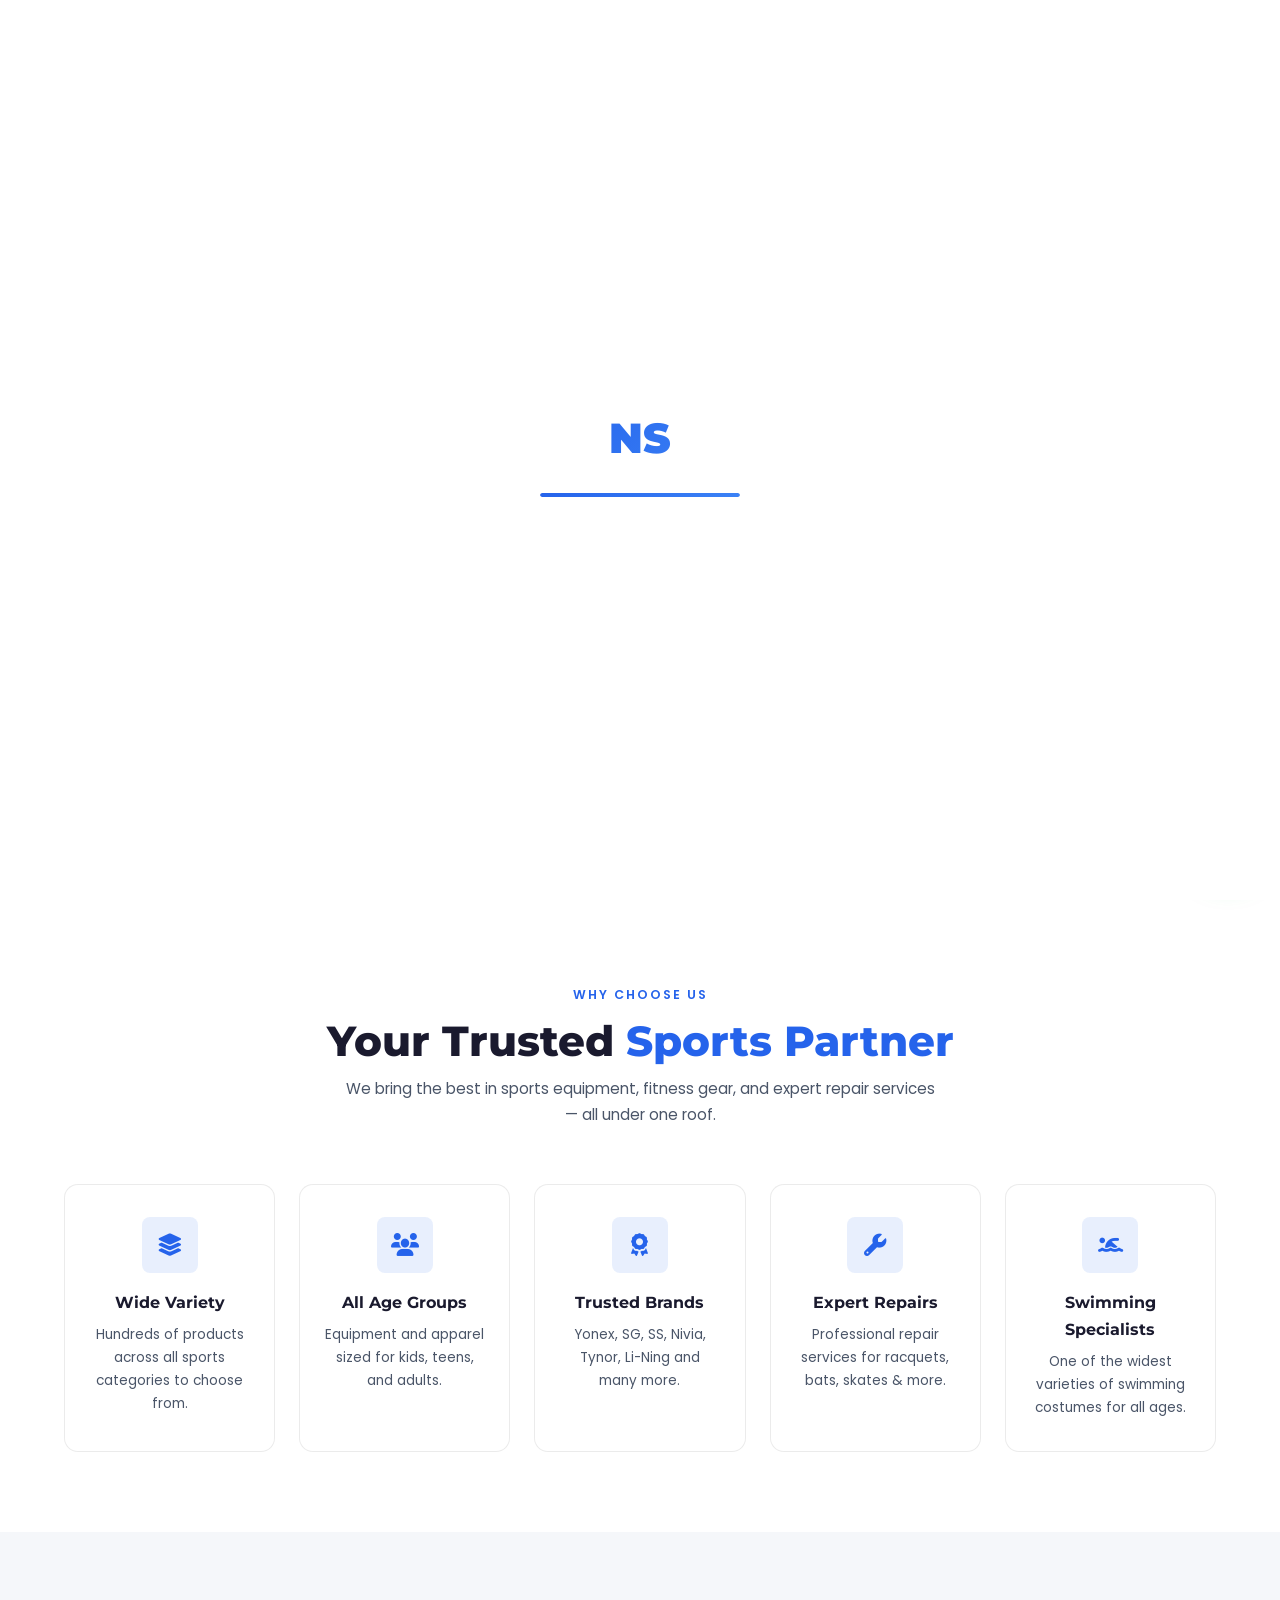
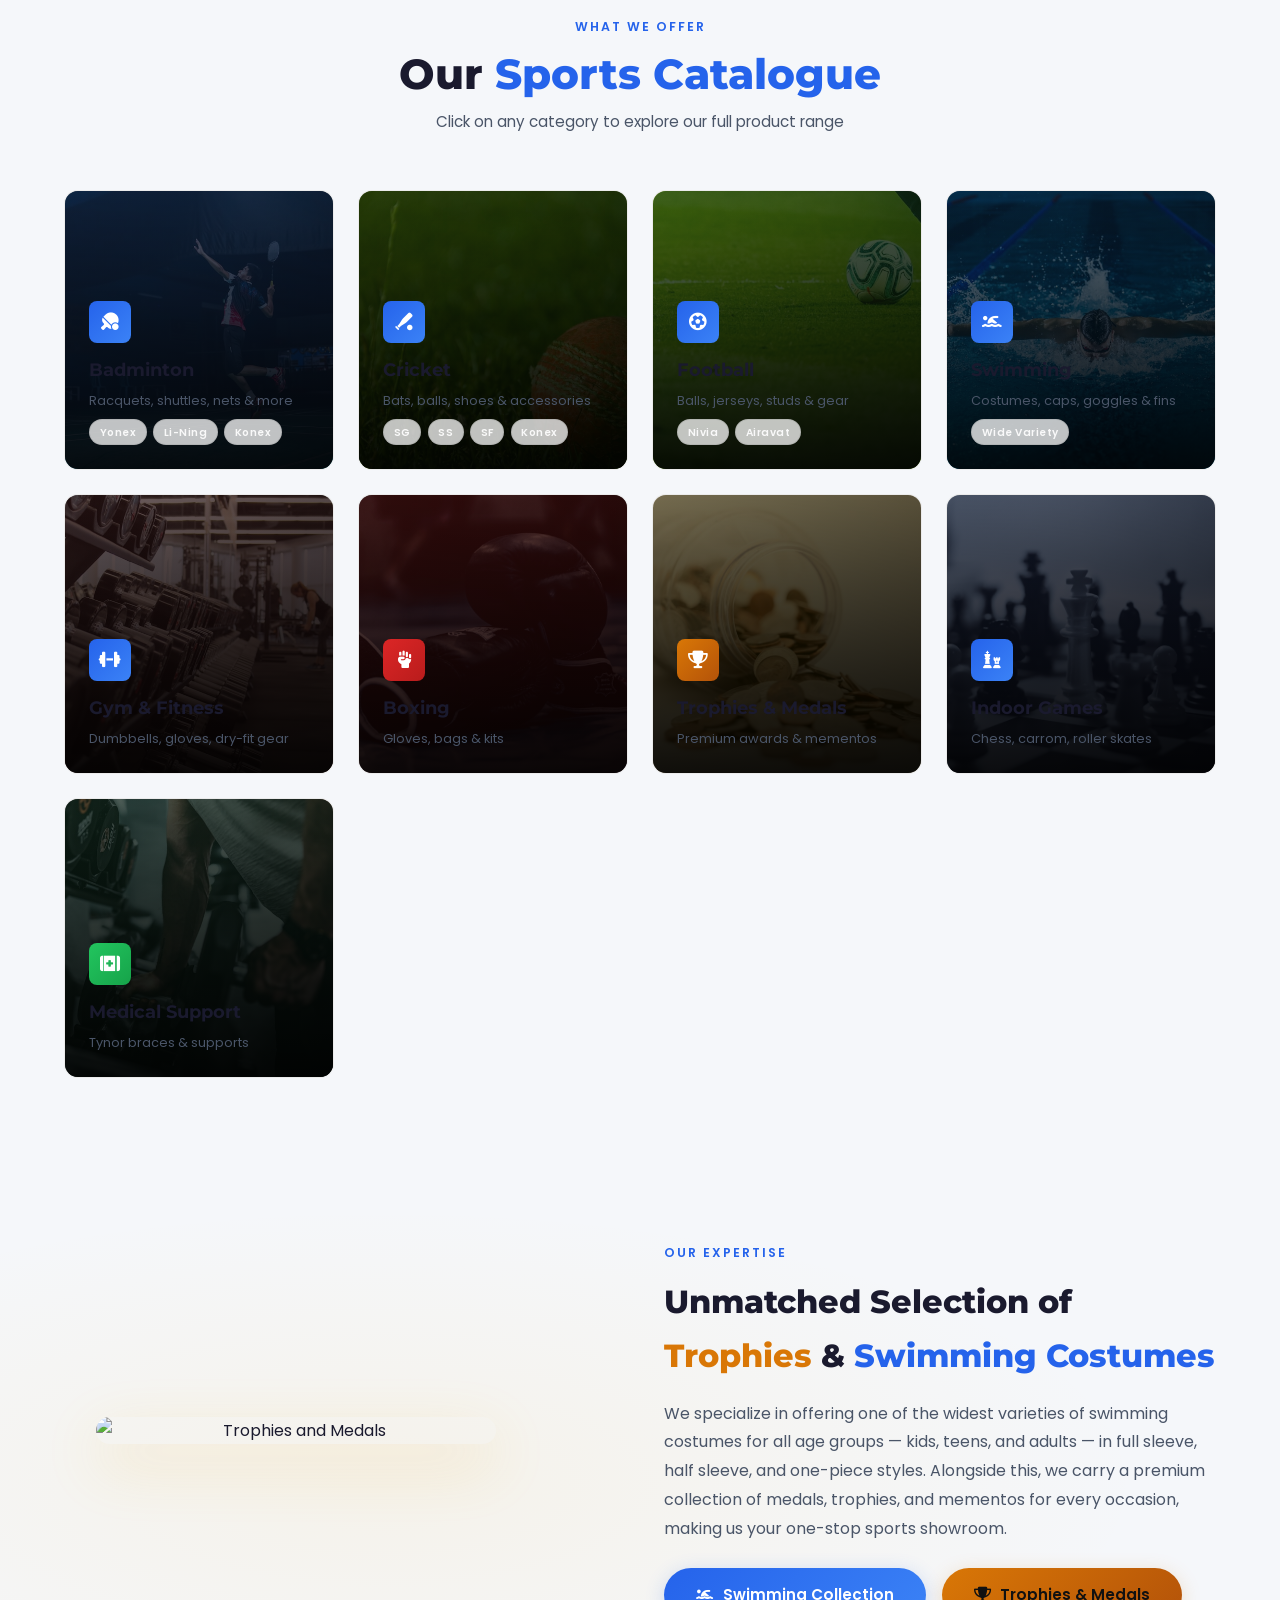
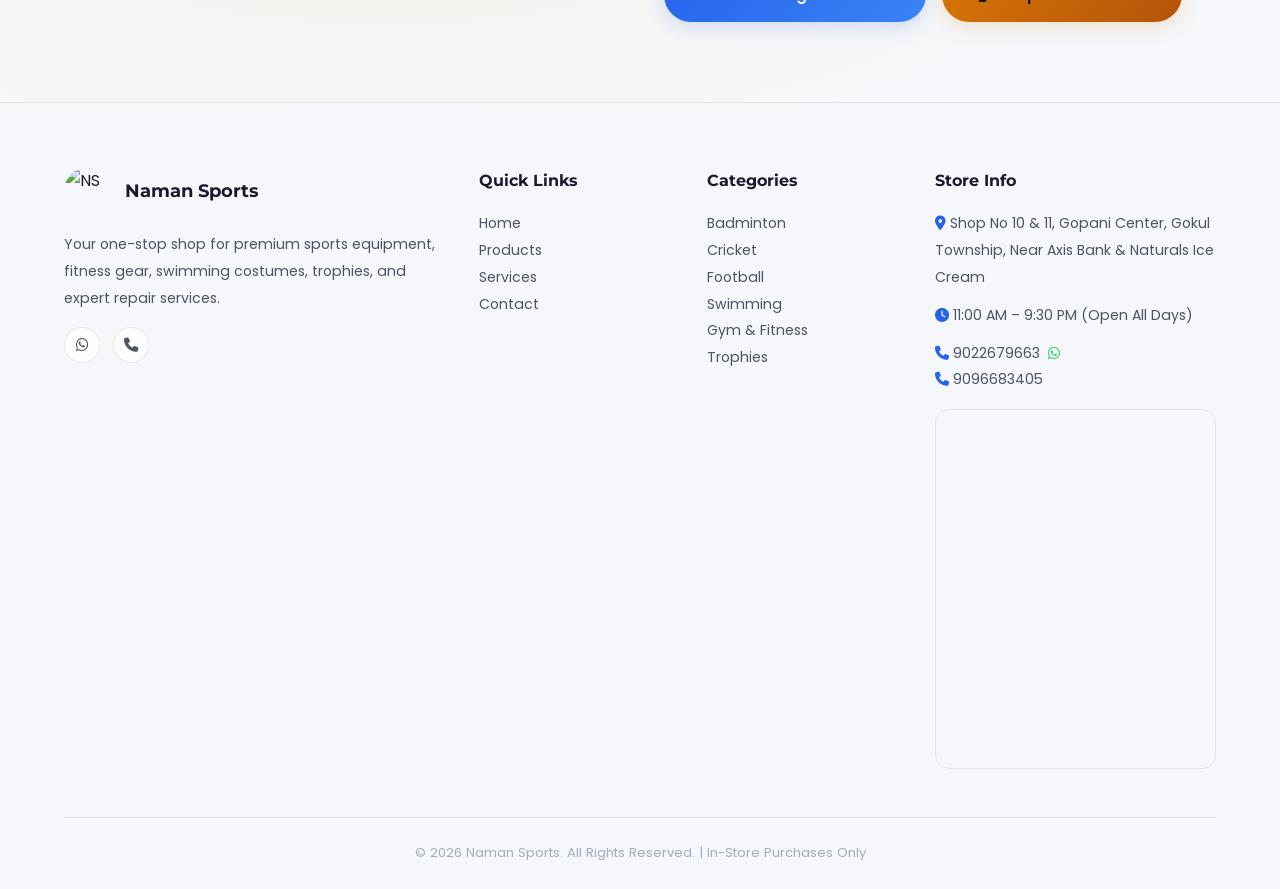
==== index.html @ bece8670 "Updates nd final 2" ====
<!DOCTYPE html>
<html lang="en">

<head>
  <meta charset="UTF-8" />
  <meta name="viewport" content="width=device-width, initial-scale=1.0" />
  <title>Naman Sports — Trusted Since 2012 | Sports Equipment Store in Gokul Township</title>
  <meta name="description"
    content="Naman Sports — Trusted Since 2012. Your one-stop sports store at Shop No 10 & 11, Gopani Center, Gokul Township, Near Axis Bank & Naturals Ice Cream. Call: 9022679663 / 9096683405. Open all days 11 AM – 9:30 PM. Cricket, Badminton, Football, Swimming, Gym Equipment, Trophies & Repairs." />
  <meta name="keywords"
    content="Naman Sports, sports shop, Gokul Township, Gopani Center, cricket equipment, badminton, football, swimming costumes, gym equipment, trophies, medals, sports repair, trusted since 2012" />
  <meta name="author" content="Naman Sports" />
  <meta name="robots" content="index, follow" />
  <link rel="canonical" href="https://vrushab123.github.io/NamanSports/" />

  <!-- Open Graph / Social -->
  <meta property="og:type" content="business.business" />
  <meta property="og:title" content="Naman Sports — Trusted Since 2012 | Sports Equipment Store" />
  <meta property="og:description"
    content="Your one-stop sports store. Shop No 10 & 11, Gopani Center, Gokul Township. Call: 9022679663. Open all days 11 AM – 9:30 PM." />
  <meta property="og:url" content="https://vrushab123.github.io/NamanSports/" />
  <meta property="business:contact_data:street_address"
    content="Shop No 10 & 11, Gopani Center, Gokul Township, Near Axis Bank & Naturals Ice Cream" />
  <meta property="business:contact_data:phone_number" content="+919022679663" />

  <link rel="icon" type="image/png" href="images/naman-logo.png" />
  <link rel="preconnect" href="https://fonts.googleapis.com" />
  <link rel="preconnect" href="https://fonts.gstatic.com" crossorigin />
  <link rel="stylesheet" href="https://cdnjs.cloudflare.com/ajax/libs/font-awesome/6.5.1/css/all.min.css" />
  <link rel="stylesheet" href="style.css" />

  <!-- Schema.org LocalBusiness Structured Data -->
  <script type="application/ld+json">
  {
    "@context": "https://schema.org",
    "@type": "SportingGoodsStore",
    "name": "Naman Sports",
    "description": "Naman Sports — Trusted Since 2012. Premium sports equipment, fitness essentials, swimming costumes, trophies, medals & expert repair services. Your one-stop sports store.",
    "url": "https://namansports.in",
    "telephone": ["+919022679663", "+919096683405"],
    "foundingDate": "2012",
    "slogan": "Trusted Shop in Virar Since 2012",
    "address": {
      "@type": "PostalAddress",
      "streetAddress": "Shop No 10 & 11, Gopani Center, Gokul Township, Near Axis Bank & Naturals Ice Cream",
      "addressLocality": "Mumbai",
      "addressRegion": "Maharashtra",
      "addressCountry": "IN"
    },
    "geo": {
      "@type": "GeoCoordinates",
      "latitude": 19.15,
      "longitude": 72.89
    },
    "openingHoursSpecification": {
      "@type": "OpeningHoursSpecification",
      "dayOfWeek": ["Monday", "Tuesday", "Wednesday", "Thursday", "Friday", "Saturday", "Sunday"],
      "opens": "11:00",
      "closes": "21:30"
    },
    "priceRange": "$$",
    "image": "https://vrushab123.github.io/NamanSports/images/hero-1.jpg",
    "hasMap": "https://www.google.com/maps?q=19.15,72.89",
    "sameAs": [
      "https://wa.me/919022679663"
    ],
    "contactPoint": [
      {
        "@type": "ContactPoint",
        "telephone": "+919022679663",
        "contactType": "customer service",
        "availableLanguage": ["English", "Hindi", "Marathi"]
      },
      {
        "@type": "ContactPoint",
        "telephone": "+919096683405",
        "contactType": "customer service",
        "availableLanguage": ["English", "Hindi", "Marathi"]
      }
    ],
    "makesOffer": [
      {"@type": "Offer", "itemOffered": {"@type": "Product", "name": "Cricket Equipment"}},
      {"@type": "Offer", "itemOffered": {"@type": "Product", "name": "Badminton Equipment"}},
      {"@type": "Offer", "itemOffered": {"@type": "Product", "name": "Football Gear"}},
      {"@type": "Offer", "itemOffered": {"@type": "Product", "name": "Swimming Costumes & Accessories"}},
      {"@type": "Offer", "itemOffered": {"@type": "Product", "name": "Gym & Fitness Equipment"}},
      {"@type": "Offer", "itemOffered": {"@type": "Product", "name": "Trophies & Medals"}},
      {"@type": "Offer", "itemOffered": {"@type": "Service", "name": "Sports Equipment Repair"}}
    ]
  }
  </script>
</head>

<body>

  <!-- PRELOADER -->
  <div id="preloader">
    <div class="preloader-inner">
      <div class="preloader-logo">NS</div>
      <div class="preloader-bar">
        <div class="preloader-fill"></div>
      </div>
    </div>
  </div>

  <!-- NAVBAR -->
  <nav class="navbar">
    <div class="nav-container">
      <a href="index.html" class="nav-logo">
        <img src="images/naman-logo.png" alt="NS" class="logo-img" />
        <div class="logo-text">Naman <span>Sports</span></div>
      </a>
      <ul class="nav-links" id="navLinks">
        <li><a href="index.html" class="active">Home</a></li>
        <li><a href="products.html">Products</a></li>
        <li><a href="services.html">Services</a></li>
        <li><a href="contact.html">Contact</a></li>
      </ul>
      <a href="https://wa.me/919022679663" class="nav-cta desktop-only" target="_blank" rel="noopener">
        <i class="fab fa-whatsapp"></i> Call Us
      </a>
      <button class="theme-toggle" id="themeToggle" aria-label="Toggle dark mode">
        <i class="fas fa-moon"></i>
        <i class="fas fa-sun"></i>
      </button>
      <button class="hamburger" id="hamburger" aria-label="Open menu">
        <span></span><span></span><span></span>
      </button>
    </div>
  </nav>

  <!-- ========== HERO ========== -->
  <section class="hero" id="home">
    <div class="hero-slides">
      <div class="hero-bg active"
        style="background-image: radial-gradient(ellipse at 15% 50%, rgba(26, 79, 160, 0.18) 0%, transparent 60%), radial-gradient(ellipse at 85% 20%, rgba(220,38,38, 0.08) 0%, transparent 50%), url('images/hero-1.jpg');">
      </div>
      <div class="hero-bg"
        style="background-image: radial-gradient(ellipse at 15% 50%, rgba(26, 79, 160, 0.18) 0%, transparent 60%), radial-gradient(ellipse at 85% 20%, rgba(220,38,38, 0.08) 0%, transparent 50%), url('images/hero-2.png');">
      </div>
      <div class="hero-bg"
        style="background-image: radial-gradient(ellipse at 15% 50%, rgba(26, 79, 160, 0.18) 0%, transparent 60%), radial-gradient(ellipse at 85% 20%, rgba(220,38,38, 0.08) 0%, transparent 50%), url('images/hero-3.png');">
      </div>
    </div>
    <div class="hero-overlay"></div>
    <div class="hero-particles" id="particles"></div>
    <div class="hero-content">
      <div class="hero-badge reveal">
        <i class="fas fa-medal"></i> Premium Sports Since Day One
      </div>
      <h1 class="hero-title reveal">
        Everything in <span class="gradient-text">Sports Goods</span> & Fitness
      </h1>
      <p class="hero-subtitle reveal">
        Premium Sports Equipment &nbsp;|&nbsp; Fitness Essentials &nbsp;|&nbsp; Repairs & Services
      </p>
      <div class="hero-ctas reveal">
        <a href="products.html" class="btn btn-primary"><i class="fas fa-th-large"></i> Explore Products</a>
        <a href="contact.html" class="btn btn-ghost"><i class="fas fa-store"></i> Visit Store</a>
      </div>
      <div class="hero-stats reveal">
        <div class="stat-item">
          <div class="stat-value" data-count="500" data-suffix="+">0</div>
          <div class="stat-label">Products</div>
        </div>
        <div class="stat-divider"></div>
        <div class="stat-item">
          <div class="stat-value" data-count="15" data-suffix="+">0</div>
          <div class="stat-label">Brands</div>
        </div>
        <div class="stat-divider"></div>
        <div class="stat-item">
          <div class="stat-value" data-count="9" data-suffix="">0</div>
          <div class="stat-label">Categories</div>
        </div>
        <div class="stat-divider"></div>
        <div class="stat-item">
          <div class="stat-value" data-count="4" data-suffix="">0</div>
          <div class="stat-label">Repair Services</div>
        </div>
      </div>
    </div>
    <div class="hero-scroll-indicator">
      <span>Scroll Down</span>
      <div class="scroll-arrow"><i class="fas fa-chevron-down"></i></div>
    </div>
    <div class="floating-icons">
      <i class="fas fa-football float-icon" style="--delay:0s;--x:10%;--y:20%"></i>
      <i class="fas fa-basketball float-icon" style="--delay:1s;--x:85%;--y:30%"></i>
      <i class="fas fa-dumbbell float-icon" style="--delay:2s;--x:5%;--y:70%"></i>
      <i class="fas fa-trophy float-icon" style="--delay:0.5s;--x:90%;--y:70%"></i>
      <i class="fas fa-table-tennis-paddle-ball float-icon" style="--delay:1.5s;--x:15%;--y:50%"></i>
      <i class="fas fa-person-swimming float-icon" style="--delay:0.8s;--x:80%;--y:60%"></i>
    </div>
  </section>

  <!-- ========== WHY CHOOSE US ========== -->
  <section class="section" id="why">
    <div class="container">
      <div class="section-header reveal">
        <span class="section-tag">Why Choose Us</span>
        <h2 class="section-title">Your Trusted <span class="accent">Sports Partner</span></h2>
        <p class="section-desc">We bring the best in sports equipment, fitness gear, and expert repair services — all
          under one roof.</p>
      </div>
      <div class="why-grid">
        <div class="why-card reveal reveal-delay-1">
          <div class="why-icon"><i class="fas fa-layer-group"></i></div>
          <h3>Wide Variety</h3>
          <p>Hundreds of products across all sports categories to choose from.</p>
        </div>
        <div class="why-card reveal reveal-delay-2">
          <div class="why-icon"><i class="fas fa-users"></i></div>
          <h3>All Age Groups</h3>
          <p>Equipment and apparel sized for kids, teens, and adults.</p>
        </div>
        <div class="why-card reveal reveal-delay-3">
          <div class="why-icon"><i class="fas fa-award"></i></div>
          <h3>Trusted Brands</h3>
          <p>Yonex, SG, SS, Nivia, Tynor, Li-Ning and many more.</p>
        </div>
        <div class="why-card reveal reveal-delay-4">
          <div class="why-icon"><i class="fas fa-wrench"></i></div>
          <h3>Expert Repairs</h3>
          <p>Professional repair services for racquets, bats, skates & more.</p>
        </div>
        <div class="why-card reveal reveal-delay-1">
          <div class="why-icon"><i class="fas fa-person-swimming"></i></div>
          <h3>Swimming Specialists</h3>
          <p>One of the widest varieties of swimming costumes for all ages.</p>
        </div>
      </div>
    </div>
  </section>

  <!-- ========== FEATURED CATEGORIES ========== -->
  <section class="section bg-dark" id="categories">
    <div class="container">
      <div class="section-header reveal">
        <span class="section-tag">What We Offer</span>
        <h2 class="section-title">Our <span class="accent">Sports Catalogue</span></h2>
        <p class="section-desc">Click on any category to explore our full product range</p>
      </div>
      <div class="cat-grid">

        <!-- Badminton -->
        <a href="products.html#badminton" class="cat-card reveal reveal-delay-1">
          <div class="cat-card-bg"
            style="background: linear-gradient(135deg, rgba(26,58,107,0.6), rgba(13,27,51,0.8)), url('images/badminton.jpg') center/cover;">
          </div>
          <div class="cat-card-overlay"></div>
          <div class="cat-card-content">
            <div class="cat-icon"><i class="fas fa-table-tennis-paddle-ball"></i></div>
            <h3>Badminton</h3>
            <p>Racquets, shuttles, nets & more</p>
            <div class="cat-brands"><span>Yonex</span><span>Li-Ning</span><span>Konex</span></div>
          </div>
        </a>

        <!-- Cricket -->
        <a href="products.html#cricket" class="cat-card reveal reveal-delay-2">
          <div class="cat-card-bg"
            style="background: linear-gradient(135deg, rgba(45,74,14,0.6), rgba(15,31,4,0.8)), url('images/cricket.jpg') center/cover;">
          </div>
          <div class="cat-card-overlay"></div>
          <div class="cat-card-content">
            <div class="cat-icon"><i class="fas fa-baseball-bat-ball"></i></div>
            <h3>Cricket</h3>
            <p>Bats, balls, shoes & accessories</p>
            <div class="cat-brands"><span>SG</span><span>SS</span><span>SF</span><span>Konex</span></div>
          </div>
        </a>

        <!-- Football -->
        <a href="products.html#football" class="cat-card reveal reveal-delay-3">
          <div class="cat-card-bg"
            style="background: linear-gradient(135deg, rgba(26,75,26,0.6), rgba(10,31,10,0.8)), url('images/football.jpg') center/cover;">
          </div>
          <div class="cat-card-overlay"></div>
          <div class="cat-card-content">
            <div class="cat-icon"><i class="fas fa-futbol"></i></div>
            <h3>Football</h3>
            <p>Balls, jerseys, studs & gear</p>
            <div class="cat-brands"><span>Nivia</span><span>Airavat</span></div>
          </div>
        </a>

        <!-- Swimming -->
        <a href="products.html#swimming" class="cat-card reveal reveal-delay-1">
          <div class="cat-card-bg"
            style="background: linear-gradient(135deg, rgba(12,61,95,0.5), rgba(5,31,51,0.7)), url('images/swimming.jpg') center/cover;">
          </div>
          <div class="cat-card-overlay"></div>
          <div class="cat-card-content">
            <div class="cat-icon"><i class="fas fa-person-swimming"></i></div>
            <h3>Swimming</h3>
            <p>Costumes, caps, goggles & fins</p>
            <div class="cat-brands"><span>Wide Variety</span></div>
          </div>
        </a>

        <!-- Gym -->
        <a href="products.html#gym" class="cat-card reveal reveal-delay-2">
          <div class="cat-card-bg"
            style="background: linear-gradient(135deg, rgba(61,28,28,0.6), rgba(26,10,10,0.8)), url('images/gym.jpg') center/cover;">
          </div>
          <div class="cat-card-overlay"></div>
          <div class="cat-card-content">
            <div class="cat-icon"><i class="fas fa-dumbbell"></i></div>
            <h3>Gym & Fitness</h3>
            <p>Dumbbells, gloves, dry-fit gear</p>
          </div>
        </a>

        <!-- Boxing -->
        <a href="products.html#boxing" class="cat-card reveal reveal-delay-3">
          <div class="cat-card-bg"
            style="background: linear-gradient(135deg, rgba(90,16,16,0.6), rgba(42,5,5,0.8)), url('images/boxing.jpg') center/cover;">
          </div>
          <div class="cat-card-overlay"></div>
          <div class="cat-card-content">
            <div class="cat-icon" style="background: var(--gradient-red);"><i class="fas fa-hand-fist"></i></div>
            <h3>Boxing</h3>
            <p>Gloves, bags & kits</p>
          </div>
        </a>

        <!-- Trophies -->
        <a href="products.html#trophies" class="cat-card reveal reveal-delay-1">
          <div class="cat-card-bg"
            style="background: linear-gradient(135deg, rgba(74,56,0,0.6), rgba(31,23,0,0.8)), url('images/trophies.jpg') center/cover;">
          </div>
          <div class="cat-card-overlay"></div>
          <div class="cat-card-content">
            <div class="cat-icon" style="background: var(--gradient-gold);"><i class="fas fa-trophy"></i></div>
            <h3>Trophies & Medals</h3>
            <p>Premium awards & mementos</p>
          </div>
        </a>

        <!-- Indoor Games -->
        <a href="products.html#other" class="cat-card reveal reveal-delay-2">
          <div class="cat-card-bg"
            style="background: linear-gradient(135deg, rgba(30,42,74,0.6), rgba(13,19,37,0.8)), url('images/indoor.jpg') center/cover;">
          </div>
          <div class="cat-card-overlay"></div>
          <div class="cat-card-content">
            <div class="cat-icon"><i class="fas fa-chess"></i></div>
            <h3>Indoor Games</h3>
            <p>Chess, carrom, roller skates</p>
          </div>
        </a>

        <!-- Medical -->
        <a href="products.html#medical" class="cat-card reveal reveal-delay-3">
          <div class="cat-card-bg"
            style="background: linear-gradient(135deg, rgba(13,46,30,0.6), rgba(6,21,16,0.8)), url('images/medical.jpg') center/cover;">
          </div>
          <div class="cat-card-overlay"></div>
          <div class="cat-card-content">
            <div class="cat-icon" style="background: linear-gradient(135deg,#22c55e,#16a34a);"><i
                class="fas fa-kit-medical"></i></div>
            <h3>Medical Support</h3>
            <p>Tynor braces & supports</p>
          </div>
        </a>

      </div>
    </div>
  </section>

  <!-- ========== EXPERTISE HIGHLIGHT ========== -->
  <section class="section expertise-section" id="expertise">
    <div class="container">
      <div class="expertise-grid">
        <div class="expertise-visual reveal">
          <img src="https://images.unsplash.com/photo-1567427017947-545c5f8d16ad?w=600&q=80" alt="Trophies and Medals"
            style="width:100%; max-width:400px; border-radius:var(--radius-lg); box-shadow: 0 20px 60px rgba(245,183,49,0.2);" />
        </div>
        <div class="expertise-text reveal">
          <span class="section-tag">Our Expertise</span>
          <h2>Unmatched Selection of <span class="text-gold">Trophies</span> & <span class="text-accent">Swimming
              Costumes</span></h2>
          <p>We specialize in offering one of the widest varieties of swimming costumes for all age groups — kids,
            teens, and adults — in full sleeve, half sleeve, and one-piece styles. Alongside this, we carry a premium
            collection of medals, trophies, and mementos for every occasion, making us your one-stop sports showroom.
          </p>
          <div style="margin-top:1.5rem; display:flex; gap:1rem; flex-wrap:wrap;">
            <a href="products.html#swimming" class="btn btn-primary"><i class="fas fa-person-swimming"></i> Swimming
              Collection</a>
            <a href="products.html#trophies" class="btn btn-gold"><i class="fas fa-trophy"></i> Trophies & Medals</a>
          </div>
        </div>
      </div>
    </div>
  </section>

  <!-- ========== FOOTER ========== -->
  <footer class="footer">
    <div class="container">
      <div class="footer-grid">
        <div>
          <div class="footer-logo">
            <img src="images/naman-logo.png" alt="NS" class="logo-img" />
            <span>Naman Sports</span>
          </div>
          <p>Your one-stop shop for premium sports equipment, fitness gear, swimming costumes, trophies, and expert
            repair services.</p>
          <div class="footer-social">
            <a href="https://wa.me/919022679663" target="_blank" rel="noopener" aria-label="WhatsApp"><i
                class="fab fa-whatsapp"></i></a>
            <a href="tel:+919022679663" aria-label="Phone"><i class="fas fa-phone"></i></a>
          </div>
        </div>
        <div>
          <h4>Quick Links</h4>
          <ul>
            <li><a href="index.html">Home</a></li>
            <li><a href="products.html">Products</a></li>
            <li><a href="services.html">Services</a></li>
            <li><a href="contact.html">Contact</a></li>
          </ul>
        </div>
        <div>
          <h4>Categories</h4>
          <ul>
            <li><a href="products.html#badminton">Badminton</a></li>
            <li><a href="products.html#cricket">Cricket</a></li>
            <li><a href="products.html#football">Football</a></li>
            <li><a href="products.html#swimming">Swimming</a></li>
            <li><a href="products.html#gym">Gym & Fitness</a></li>
            <li><a href="products.html#trophies">Trophies</a></li>
          </ul>
        </div>
        <div>
          <h4>Store Info</h4>
          <p><i class="fas fa-map-marker-alt text-accent"></i> Shop No 10 & 11, Gopani Center, Gokul Township, Near Axis
            Bank & Naturals Ice Cream</p>
          <p style="margin-top:0.7rem;"><i class="fas fa-clock text-accent"></i> 11:00 AM – 9:30 PM (Open All Days)</p>
          <p style="margin-top:0.7rem;">
            <i class="fas fa-phone text-accent"></i>
            <a href="tel:+919022679663">9022679663</a>
            <a href="https://wa.me/919022679663" target="_blank" rel="noopener"
              style="color:var(--accent-green);margin-left:0.3rem;"><i class="fab fa-whatsapp"></i></a>
          </p>
          <p><i class="fas fa-phone text-accent"></i> <a href="tel:+919096683405">9096683405</a></p>
          <div class="map-container" style="margin-top:1rem;">
            <iframe
              src="https://www.google.com/maps/embed?pb=!1m18!1m12!1m3!1d3769.123!2d72.89!3d19.15!2m3!1f0!2f0!3f0!3m2!1i1024!2i768!4f13.1!3m3!1m2!1s0x0%3A0x0!2zMTnCsDA5JzAwLjAiTiA3MsKwNTMnMjQuMCJF!5e0!3m2!1sen!2sin!4v1700000000000"
              allowfullscreen="" loading="lazy"></iframe>
          </div>
        </div>
      </div>
      <div class="footer-bottom">
        &copy; 2026 Naman Sports. All Rights Reserved. | In-Store Purchases Only
      </div>
    </div>
  </footer>

  <!-- FLOATING WHATSAPP -->
  <a href="https://wa.me/919022679663" class="whatsapp-float" target="_blank" rel="noopener"
    aria-label="Chat on WhatsApp">
    <i class="fab fa-whatsapp"></i>
  </a>

  <script src="script.js"></script>
</body>

</html>
---- style.css ----
/* =====================================================
   NAMAN SPORTS — Premium Sports Catalogue
   Light/Dark Theme with Toggle
   Fonts: Poppins + Montserrat
   ===================================================== */

/* ---------- GOOGLE FONTS ---------- */
@import url('https://fonts.googleapis.com/css2?family=Montserrat:wght@400;600;700;800;900&family=Poppins:wght@300;400;500;600;700&display=swap');

/* ---------- CSS CUSTOM PROPERTIES (LIGHT — Default) ---------- */
:root {
  /* Backgrounds */
  --bg-primary: #ffffff;
  --bg-secondary: #f5f7fa;
  --bg-tertiary: #edf0f5;
  --bg-card: #ffffff;
  --bg-glass: rgba(255, 255, 255, 0.75);

  /* Accents */
  --accent-blue: #2563eb;
  --accent-blue-light: #2563eb;
  --accent-blue-glow: rgba(37, 99, 235, 0.2);
  --accent-red: #dc2626;
  --accent-red-glow: rgba(220, 38, 38, 0.2);
  --accent-gold: #d97706;
  --accent-gold-glow: rgba(217, 119, 6, 0.2);
  --accent-green: #25d366;

  /* Text */
  --text-primary: #1a1a2e;
  --text-secondary: #4a5568;
  --text-muted: #a0aec0;

  /* Borders */
  --border-glass: rgba(0, 0, 0, 0.08);
  --border-hover: rgba(37, 99, 235, 0.35);

  /* Gradients */
  --gradient-accent: linear-gradient(135deg, #2563eb, #3b82f6);
  --gradient-red: linear-gradient(135deg, #dc2626, #b91c1c);
  --gradient-gold: linear-gradient(135deg, #d97706, #b45309);
  --gradient-hero: linear-gradient(180deg, rgba(255, 255, 255, 0.1) 0%, rgba(255, 255, 255, 0.5) 50%, rgba(255, 255, 255, 0.95) 100%);

  /* Tokens */
  --radius-sm: 8px;
  --radius-md: 14px;
  --radius-lg: 20px;
  --radius-xl: 28px;
  --shadow-card: 0 4px 24px rgba(0, 0, 0, 0.06);
  --shadow-glow: 0 4px 20px var(--accent-blue-glow);
  --transition: 0.35s cubic-bezier(.4, 0, .2, 1);

  /* Fonts */
  --font-heading: 'Montserrat', sans-serif;
  --font-body: 'Poppins', sans-serif;

  /* Theme-specific hardcoded helpers */
  --navbar-bg: rgba(255, 255, 255, 0.75);
  --navbar-scrolled-bg: rgba(255, 255, 255, 0.95);
  --navbar-shadow: 0 2px 20px rgba(0, 0, 0, 0.08);
  --hero-overlay: linear-gradient(180deg, rgba(255, 255, 255, 0.1) 0%, rgba(255, 255, 255, 0.5) 50%, rgba(255, 255, 255, 0.95) 100%);
  --page-hero-overlay: linear-gradient(180deg, rgba(0, 0, 0, 0.35) 0%, rgba(0, 0, 0, 0.55) 60%, rgba(255, 255, 255, 1) 100%);
  --cat-overlay: linear-gradient(to top, rgba(0, 0, 0, 0.85) 0%, rgba(0, 0, 0, 0.2) 100%);
  --preloader-bar-bg: rgba(0, 0, 0, 0.06);
  --medical-card-bg: rgba(0, 0, 0, 0.02);
  --medical-card-border: rgba(0, 0, 0, 0.08);
  --cat-brand-color: rgba(255, 255, 255, 0.9);
  --map-filter: brightness(1) contrast(1);
}

/* ---------- DARK THEME OVERRIDE ---------- */
[data-theme="dark"] {
  --bg-primary: #08090d;
  --bg-secondary: #0e1117;
  --bg-tertiary: #151922;
  --bg-card: #12151e;
  --bg-glass: rgba(18, 21, 30, 0.65);

  --accent-blue-light: #3b82f6;
  --accent-blue-glow: rgba(37, 99, 235, 0.35);
  --accent-red: #e53e3e;
  --accent-red-glow: rgba(229, 62, 62, 0.35);
  --accent-gold: #f5b731;
  --accent-gold-glow: rgba(245, 183, 49, 0.35);

  --text-primary: #f0f2f5;
  --text-secondary: #8892a4;
  --text-muted: #555d6e;

  --border-glass: rgba(255, 255, 255, 0.08);
  --border-hover: rgba(59, 130, 246, 0.4);

  --gradient-hero: linear-gradient(180deg, rgba(8, 9, 13, 0.3) 0%, rgba(8, 9, 13, 0.65) 50%, rgba(8, 9, 13, 0.97) 100%);
  --shadow-card: 0 8px 32px rgba(0, 0, 0, 0.35);

  --navbar-bg: rgba(8, 9, 13, 0.65);
  --navbar-scrolled-bg: rgba(8, 9, 13, 0.92);
  --navbar-shadow: 0 4px 30px rgba(0, 0, 0, 0.5);
  --hero-overlay: linear-gradient(180deg, rgba(8, 9, 13, 0.3) 0%, rgba(8, 9, 13, 0.65) 50%, rgba(8, 9, 13, 0.97) 100%);
  --page-hero-overlay: linear-gradient(180deg, rgba(8, 9, 13, 0.5) 0%, rgba(8, 9, 13, 0.85) 60%, rgba(8, 9, 13, 1) 100%);
  --cat-overlay: linear-gradient(to top, rgba(8, 9, 13, 0.95) 0%, rgba(8, 9, 13, 0.3) 100%);
  --preloader-bar-bg: rgba(255, 255, 255, 0.08);
  --medical-card-bg: rgba(255, 255, 255, 0.03);
  --medical-card-border: rgba(255, 255, 255, 0.12);
  --cat-brand-color: rgba(255, 255, 255, 0.8);
  --map-filter: brightness(0.85) contrast(1.1);
}

/* ---------- RESET & BASE ---------- */
*,
*::before,
*::after {
  box-sizing: border-box;
  margin: 0;
  padding: 0;
}

html {
  scroll-behavior: smooth;
  font-size: 16px;
}

body {
  font-family: var(--font-body);
  background: var(--bg-primary);
  color: var(--text-primary);
  overflow-x: hidden;
  line-height: 1.7;
}

img {
  max-width: 100%;
  display: block;
}

a {
  text-decoration: none;
  color: inherit;
}

ul {
  list-style: none;
}

.container {
  max-width: 1200px;
  margin: 0 auto;
  padding: 0 1.5rem;
}

.section {
  padding: 5rem 0;
}

/* ---------- PRELOADER ---------- */
#preloader {
  position: fixed;
  inset: 0;
  z-index: 9999;
  background: var(--bg-primary);
  display: flex;
  align-items: center;
  justify-content: center;
  transition: opacity 0.6s ease, visibility 0.6s ease;
}

#preloader.loaded {
  opacity: 0;
  visibility: hidden;
  pointer-events: none;
}

.preloader-inner {
  text-align: center;
}

.preloader-logo {
  font-family: var(--font-heading);
  font-weight: 900;
  font-size: 2.6rem;
  background: var(--gradient-accent);
  -webkit-background-clip: text;
  -webkit-text-fill-color: transparent;
  margin-bottom: 1.2rem;
  animation: logoPulse 0.8s ease infinite alternate;
}

@keyframes logoPulse {
  from {
    transform: scale(1)
  }

  to {
    transform: scale(1.06)
  }
}

.preloader-bar {
  width: 200px;
  height: 4px;
  background: var(--preloader-bar-bg);
  border-radius: 2px;
  overflow: hidden;
  margin: 0 auto;
}

.preloader-fill {
  height: 100%;
  width: 0;
  background: var(--gradient-accent);
  border-radius: 2px;
  animation: fillBar 1.8s ease forwards;
}

@keyframes fillBar {
  to {
    width: 100%
  }
}

/* ---------- NAVBAR ---------- */
.navbar {
  position: fixed;
  top: 0;
  left: 0;
  right: 0;
  z-index: 1000;
  background: var(--navbar-bg);
  backdrop-filter: blur(18px);
  -webkit-backdrop-filter: blur(18px);
  border-bottom: 1px solid var(--border-glass);
  transition: var(--transition);
  padding: 0.7rem 0;
}

.navbar.scrolled {
  background: var(--navbar-scrolled-bg);
  box-shadow: var(--navbar-shadow);
  padding: 0.5rem 0;
}

.nav-container {
  max-width: 1200px;
  margin: 0 auto;
  padding: 0 1.5rem;
  display: flex;
  align-items: center;
  gap: 2rem;
}

.nav-logo {
  display: flex;
  align-items: center;
  gap: 0.9rem;
}

.logo-img {
  width: 56px;
  height: 56px;
  border-radius: 50%;
  object-fit: contain;
}

.footer-logo .logo-img {
  width: 48px;
  height: 48px;
}

/* Theme toggle */
.theme-toggle {
  width: 40px;
  height: 40px;
  border-radius: 50%;
  border: 1px solid var(--border-glass);
  background: var(--bg-glass);
  color: var(--text-secondary);
  display: flex;
  align-items: center;
  justify-content: center;
  font-size: 1.1rem;
  cursor: pointer;
  transition: var(--transition);
  backdrop-filter: blur(8px);
  -webkit-backdrop-filter: blur(8px);
  margin-left: 0.5rem;
  flex-shrink: 0;
}

.theme-toggle:hover {
  border-color: var(--border-hover);
  color: var(--accent-blue);
  transform: rotate(20deg);
}

.theme-toggle .fa-sun {
  display: none;
}

.theme-toggle .fa-moon {
  display: inline;
}

[data-theme="dark"] .theme-toggle .fa-sun {
  display: inline;
}

[data-theme="dark"] .theme-toggle .fa-moon {
  display: none;
}

.logo-text {
  font-family: var(--font-heading);
  font-weight: 700;
  font-size: 1.15rem;
}

.logo-text span {
  color: var(--accent-blue-light);
}

.nav-links {
  display: flex;
  align-items: center;
  gap: 2rem;
  margin-left: auto;
  list-style: none;
}

.nav-links a {
  font-size: 0.92rem;
  font-weight: 500;
  color: var(--text-secondary);
  position: relative;
  transition: var(--transition);
  padding: 0.3rem 0;
}

.nav-links a::after {
  content: '';
  position: absolute;
  bottom: -2px;
  left: 0;
  width: 0;
  height: 2px;
  background: var(--gradient-accent);
  border-radius: 1px;
  transition: var(--transition);
}

.nav-links a:hover,
.nav-links a.active {
  color: var(--text-primary);
}

.nav-links a:hover::after,
.nav-links a.active::after {
  width: 100%;
}

.nav-cta {
  display: inline-flex;
  align-items: center;
  gap: 0.5rem;
  background: var(--accent-green);
  color: #fff;
  padding: 0.5rem 1.2rem;
  border-radius: 100px;
  font-size: 0.85rem;
  font-weight: 600;
  transition: var(--transition);
  white-space: nowrap;
  border: none;
  cursor: pointer;
}

.nav-cta:hover {
  transform: translateY(-2px);
  box-shadow: 0 6px 20px rgba(37, 211, 102, 0.4);
}

.hamburger {
  display: none;
  flex-direction: column;
  gap: 5px;
  padding: 0.5rem;
  cursor: pointer;
  background: none;
  border: none;
  margin-left: auto;
}

.hamburger span {
  display: block;
  width: 24px;
  height: 2px;
  background: var(--text-primary);
  border-radius: 1px;
  transition: var(--transition);
}

.hamburger.active span:nth-child(1) {
  transform: rotate(45deg) translate(5px, 5px);
}

.hamburger.active span:nth-child(2) {
  opacity: 0;
}

.hamburger.active span:nth-child(3) {
  transform: rotate(-45deg) translate(5px, -5px);
}

/* ---------- BUTTONS ---------- */
.btn {
  display: inline-flex;
  align-items: center;
  gap: 0.6rem;
  padding: 0.9rem 2rem;
  border-radius: 100px;
  font-family: var(--font-body);
  font-size: 0.95rem;
  font-weight: 600;
  transition: var(--transition);
  position: relative;
  overflow: hidden;
  border: none;
  cursor: pointer;
}

.btn-primary {
  background: var(--gradient-accent);
  color: #fff;
  box-shadow: var(--shadow-glow);
}

.btn-primary:hover {
  transform: translateY(-3px);
  box-shadow: 0 8px 30px var(--accent-blue-glow);
}

.btn-ghost {
  background: transparent;
  color: var(--text-primary);
  border: 1px solid var(--border-glass);
}

.btn-ghost:hover {
  border-color: var(--accent-blue);
  background: rgba(37, 99, 235, 0.08);
  transform: translateY(-2px);
}

.btn-outline {
  background: transparent;
  color: var(--text-primary);
  border: 2px solid var(--border-glass);
}

.btn-outline:hover {
  border-color: var(--accent-blue);
  background: rgba(37, 99, 235, 0.06);
  transform: translateY(-2px);
}

.btn-red {
  background: var(--gradient-red);
  color: #fff;
  box-shadow: 0 4px 20px var(--accent-red-glow);
}

.btn-red:hover {
  transform: translateY(-3px);
  box-shadow: 0 8px 30px var(--accent-red-glow);
}

.btn-gold {
  background: var(--gradient-gold);
  color: #111;
  box-shadow: 0 4px 20px var(--accent-gold-glow);
}

/* Ripple */
.btn .ripple {
  position: absolute;
  border-radius: 50%;
  background: rgba(255, 255, 255, 0.3);
  transform: scale(0);
  animation: rippleAnim 0.6s ease-out;
  pointer-events: none;
}

@keyframes rippleAnim {
  to {
    transform: scale(1);
    opacity: 0;
  }
}

/* ---------- SECTION HEADER ---------- */
.section-header {
  text-align: center;
  margin-bottom: 3.5rem;
}

.section-tag {
  display: inline-block;
  font-size: 0.78rem;
  font-weight: 600;
  letter-spacing: 2px;
  text-transform: uppercase;
  color: var(--accent-blue-light);
  margin-bottom: 0.7rem;
}

.section-title {
  font-family: var(--font-heading);
  font-size: clamp(1.8rem, 4vw, 2.6rem);
  font-weight: 800;
  line-height: 1.25;
  margin-bottom: 0.5rem;
}

.section-title .accent {
  color: var(--accent-blue-light);
}

.section-desc {
  color: var(--text-secondary);
  max-width: 600px;
  margin: 0 auto;
  font-size: 0.95rem;
}

/* ---------- HERO SECTION ---------- */
.hero {
  position: relative;
  min-height: 100vh;
  display: flex;
  align-items: center;
  justify-content: center;
  overflow: hidden;
}

.hero-bg {
  position: absolute;
  inset: 0;
  background-size: cover;
  background-position: center;
  transition: opacity 1.5s ease;
  z-index: 0;
}

.hero-bg.active {
  opacity: 1;
  animation: heroZoom 20s ease-in-out infinite alternate;
}

.hero-bg:not(.active) {
  opacity: 0;
}

@keyframes heroZoom {
  from {
    transform: scale(1);
  }

  to {
    transform: scale(1.1);
  }
}

.hero-overlay {
  position: absolute;
  inset: 0;
  background: var(--gradient-hero);
}

.hero-particles {
  position: absolute;
  inset: 0;
  pointer-events: none;
}

.hero-content {
  position: relative;
  z-index: 2;
  text-align: center;
  padding: 0 1.5rem;
  max-width: 900px;
  margin-top: 60px;
}

.hero-badge {
  display: inline-flex;
  align-items: center;
  gap: 0.5rem;
  background: var(--bg-glass);
  border: 1px solid var(--border-glass);
  padding: 0.5rem 1.4rem;
  border-radius: 100px;
  font-size: 0.82rem;
  font-weight: 500;
  color: var(--accent-blue-light);
  margin-bottom: 1.5rem;
  backdrop-filter: blur(10px);
}

.hero-title {
  font-family: var(--font-heading);
  font-size: clamp(2.2rem, 5.5vw, 3.8rem);
  font-weight: 900;
  line-height: 1.15;
  margin-bottom: 1rem;
}

.hero-title .gradient-text {
  background: var(--gradient-accent);
  -webkit-background-clip: text;
  -webkit-text-fill-color: transparent;
}

.hero-subtitle {
  font-size: clamp(0.9rem, 2vw, 1.1rem);
  color: var(--text-secondary);
  margin-bottom: 2rem;
  line-height: 1.7;
}

.hero-ctas {
  display: flex;
  gap: 1rem;
  justify-content: center;
  flex-wrap: wrap;
}

.hero-stats {
  display: flex;
  gap: 2rem;
  justify-content: center;
  margin-top: 3rem;
  flex-wrap: wrap;
}

.stat-item {
  text-align: center;
}

.stat-value {
  font-family: var(--font-heading);
  font-size: 1.6rem;
  font-weight: 800;
  color: var(--accent-blue-light);
}

.stat-label {
  font-size: 0.75rem;
  color: var(--text-secondary);
  letter-spacing: 1px;
  text-transform: uppercase;
}

.stat-divider {
  width: 1px;
  height: 40px;
  background: var(--border-glass);
  align-self: center;
}

.hero-scroll-indicator {
  position: absolute;
  bottom: 2rem;
  left: 50%;
  transform: translateX(-50%);
  display: flex;
  flex-direction: column;
  align-items: center;
  gap: 0.5rem;
  color: var(--text-muted);
  font-size: 0.75rem;
  letter-spacing: 1px;
  transition: opacity 0.3s;
}

.scroll-arrow {
  animation: scrollBounce 2s ease infinite;
}

@keyframes scrollBounce {

  0%,
  100% {
    transform: translateY(0);
  }

  50% {
    transform: translateY(8px);
  }
}

/* Floating sport icons */
.floating-icons {
  position: absolute;
  inset: 0;
  z-index: 1;
  pointer-events: none;
}

.float-icon {
  position: absolute;
  font-size: 1.5rem;
  color: rgba(59, 130, 246, 0.12);
  left: var(--x);
  top: var(--y);
  animation: floatAnim 6s ease-in-out infinite;
  animation-delay: var(--delay);
}

@keyframes floatAnim {

  0%,
  100% {
    transform: translateY(0) rotate(0deg);
  }

  50% {
    transform: translateY(-20px) rotate(10deg);
  }
}

/* ---------- WHY CHOOSE US ---------- */
.why-grid {
  display: grid;
  grid-template-columns: repeat(auto-fit, minmax(200px, 1fr));
  gap: 1.5rem;
}

.why-card {
  background: var(--bg-glass);
  border: 1px solid var(--border-glass);
  border-radius: var(--radius-md);
  padding: 2rem 1.5rem;
  text-align: center;
  transition: var(--transition);
  backdrop-filter: blur(10px);
  -webkit-backdrop-filter: blur(10px);
}

.why-card:hover {
  transform: translateY(-6px);
  border-color: var(--border-hover);
  box-shadow: var(--shadow-glow);
}

.why-icon {
  width: 56px;
  height: 56px;
  margin: 0 auto 1rem;
  background: rgba(37, 99, 235, 0.1);
  border-radius: var(--radius-sm);
  display: flex;
  align-items: center;
  justify-content: center;
  font-size: 1.4rem;
  color: var(--accent-blue-light);
}

.why-card h3 {
  font-family: var(--font-heading);
  font-size: 1rem;
  font-weight: 700;
  margin-bottom: 0.4rem;
}

.why-card p {
  font-size: 0.85rem;
  color: var(--text-secondary);
}

/* ---------- CATEGORIES GRID ---------- */
.cat-grid {
  display: grid;
  grid-template-columns: repeat(auto-fill, minmax(260px, 1fr));
  gap: 1.5rem;
}

.cat-card {
  position: relative;
  height: 280px;
  border-radius: var(--radius-md);
  overflow: hidden;
  cursor: pointer;
  transition: var(--transition);
  background: var(--bg-card);
  border: 1px solid var(--border-glass);
}

.cat-card:hover {
  transform: translateY(-8px) scale(1.02);
  border-color: var(--border-hover);
  box-shadow: 0 12px 40px rgba(37, 99, 235, 0.2);
}

.cat-card-bg {
  position: absolute;
  inset: 0;
  background-size: cover;
  background-position: center;
  transition: transform 0.6s ease;
}

.cat-card:hover .cat-card-bg {
  transform: scale(1.08);
}

.cat-card-overlay {
  position: absolute;
  inset: 0;
  background: var(--cat-overlay);
}

.cat-card-content {
  position: absolute;
  bottom: 0;
  left: 0;
  right: 0;
  padding: 1.5rem;
}

.cat-icon {
  width: 42px;
  height: 42px;
  background: var(--gradient-accent);
  border-radius: var(--radius-sm);
  display: flex;
  align-items: center;
  justify-content: center;
  font-size: 1.1rem;
  color: #fff;
  margin-bottom: 0.75rem;
}

.cat-card h3 {
  font-family: var(--font-heading);
  font-size: 1.1rem;
  font-weight: 700;
  margin-bottom: 0.3rem;
}

.cat-card p {
  font-size: 0.8rem;
  color: var(--text-secondary);
}

.cat-brands {
  display: flex;
  gap: 0.4rem;
  flex-wrap: wrap;
  margin-top: 0.5rem;
}

.cat-brands span {
  background: var(--bg-glass);
  border: 1px solid var(--border-glass);
  font-size: 0.65rem;
  padding: 0.2rem 0.6rem;
  border-radius: 100px;
  font-weight: 600;
  letter-spacing: 0.5px;
  color: var(--cat-brand-color);
}

/* ---------- EXPERTISE / HIGHLIGHT ---------- */
.expertise-section {
  background:
    radial-gradient(ellipse at 30% 60%, rgba(245, 183, 49, 0.08) 0%, transparent 60%),
    var(--bg-secondary);
}

.expertise-grid {
  display: grid;
  grid-template-columns: 1fr 1fr;
  gap: 3rem;
  align-items: center;
}

.expertise-visual {
  position: relative;
  text-align: center;
  padding: 2rem;
}

.expertise-visual i {
  font-size: 8rem;
  color: var(--accent-gold);
  text-shadow: 0 0 60px var(--accent-gold-glow);
  animation: shimmer 3s ease-in-out infinite;
}

@keyframes shimmer {

  0%,
  100% {
    filter: brightness(1);
    text-shadow: 0 0 40px var(--accent-gold-glow);
  }

  50% {
    filter: brightness(1.3);
    text-shadow: 0 0 80px var(--accent-gold-glow), 0 0 120px rgba(245, 183, 49, 0.15);
  }
}

.expertise-text h2 {
  font-family: var(--font-heading);
  font-size: 2rem;
  font-weight: 800;
  margin-bottom: 1rem;
}

.expertise-text p {
  color: var(--text-secondary);
  font-size: 1rem;
  line-height: 1.8;
}

/* ---------- PRODUCTS PAGE ---------- */
/* Filter bar */
.filter-bar {
  display: flex;
  gap: 0.6rem;
  flex-wrap: wrap;
  justify-content: center;
  margin-bottom: 3rem;
}

.filter-btn {
  padding: 0.6rem 1.4rem;
  border-radius: 100px;
  font-family: var(--font-body);
  font-size: 0.85rem;
  font-weight: 600;
  background: var(--bg-glass);
  border: 1px solid var(--border-glass);
  color: var(--text-secondary);
  cursor: pointer;
  transition: var(--transition);
}

.filter-btn:hover,
.filter-btn.active {
  background: var(--gradient-accent);
  color: #fff;
  border-color: var(--accent-blue);
  box-shadow: var(--shadow-glow);
}

/* Product section */
.product-section {
  padding: 4rem 0;
}

.product-section:nth-child(even) {
  background: var(--bg-secondary);
}

.product-section-header {
  display: flex;
  align-items: center;
  gap: 1rem;
  margin-bottom: 2.5rem;
}

.product-section-icon {
  width: 52px;
  height: 52px;
  background: var(--gradient-accent);
  border-radius: var(--radius-sm);
  display: flex;
  align-items: center;
  justify-content: center;
  font-size: 1.3rem;
  color: #fff;
  flex-shrink: 0;
}

.product-section-title {
  font-family: var(--font-heading);
  font-size: 1.6rem;
  font-weight: 800;
}

.product-section-title small {
  display: block;
  font-size: 0.85rem;
  font-weight: 400;
  color: var(--text-secondary);
  margin-top: 0.2rem;
}

/* Product cards */
.product-grid {
  display: grid;
  grid-template-columns: repeat(auto-fill, minmax(220px, 1fr));
  gap: 1.2rem;
}

.product-card {
  background: var(--bg-glass);
  border: 1px solid var(--border-glass);
  border-radius: var(--radius-md);
  padding: 0;
  transition: var(--transition);
  backdrop-filter: blur(8px);
  overflow: hidden;
}

.product-card-img {
  width: 100%;
  height: 150px;
  object-fit: cover;
  display: block;
  transition: transform 0.5s ease;
}

.product-card:hover .product-card-img {
  transform: scale(1.08);
}

.product-card-body {
  padding: 1.2rem 1.3rem 1.5rem;
}

/* Section banner image */
.product-section-banner {
  width: 100%;
  height: 200px;
  object-fit: cover;
  border-radius: var(--radius-md);
  margin-bottom: 2rem;
  opacity: 0.7;
  transition: opacity 0.4s ease;
}

.product-section-banner:hover {
  opacity: 0.9;
}

.product-card:hover {
  transform: translateY(-5px);
  border-color: var(--border-hover);
  box-shadow: 0 8px 30px rgba(37, 99, 235, 0.15);
}

.product-card i {
  font-size: 1.8rem;
  color: var(--accent-blue-light);
  margin-bottom: 0.8rem;
}

.product-card h4 {
  font-family: var(--font-heading);
  font-size: 0.95rem;
  font-weight: 700;
  margin-bottom: 0.3rem;
}

.product-card p {
  font-size: 0.82rem;
  color: var(--text-secondary);
}

.product-card .brand-list {
  display: flex;
  gap: 0.3rem;
  flex-wrap: wrap;
  margin-top: 0.6rem;
}

.product-card .brand-list span {
  font-size: 0.65rem;
  background: rgba(37, 99, 235, 0.1);
  color: var(--accent-blue-light);
  padding: 0.15rem 0.5rem;
  border-radius: 100px;
  font-weight: 600;
}

/* Service note */
.service-note {
  display: inline-flex;
  align-items: center;
  gap: 0.6rem;
  background: rgba(37, 99, 235, 0.08);
  border: 1px solid rgba(37, 99, 235, 0.2);
  padding: 0.8rem 1.5rem;
  border-radius: var(--radius-md);
  margin-top: 1.5rem;
  color: var(--accent-blue-light);
  font-size: 0.9rem;
  font-weight: 600;
}

/* Boxing themed section */
.boxing-section {
  background:
    radial-gradient(ellipse at 50% 50%, rgba(229, 62, 62, 0.12) 0%, transparent 70%),
    var(--bg-primary) !important;
}

.boxing-section .product-section-icon {
  background: var(--gradient-red);
}

.boxing-section .product-card:hover {
  border-color: rgba(229, 62, 62, 0.4);
  box-shadow: 0 8px 30px var(--accent-red-glow);
}

/* Swimming themed section */
.swimming-section {
  background:
    radial-gradient(ellipse at 30% 30%, rgba(37, 99, 235, 0.15) 0%, transparent 50%),
    radial-gradient(ellipse at 70% 70%, rgba(56, 189, 248, 0.08) 0%, transparent 50%),
    var(--bg-primary) !important;
  position: relative;
}

.swimming-section::before {
  content: '';
  position: absolute;
  inset: 0;
  background:
    repeating-linear-gradient(90deg, transparent, transparent 98px, rgba(59, 130, 246, 0.03) 100px);
  pointer-events: none;
}

.badge-highlight {
  display: inline-flex;
  align-items: center;
  gap: 0.5rem;
  background: var(--gradient-accent);
  color: #fff;
  padding: 0.5rem 1.2rem;
  border-radius: 100px;
  font-size: 0.82rem;
  font-weight: 700;
  margin-bottom: 1rem;
}

/* Trophies themed */
.trophy-section {
  background:
    radial-gradient(ellipse at 50% 40%, rgba(245, 183, 49, 0.1) 0%, transparent 60%),
    var(--bg-secondary) !important;
}

.trophy-section .product-section-icon {
  background: var(--gradient-gold);
}

.trophy-card {
  text-align: center;
  padding: 2.5rem 1.5rem;
}

.trophy-card i {
  font-size: 3rem;
  color: var(--accent-gold);
  text-shadow: 0 0 40px var(--accent-gold-glow);
  transition: var(--transition);
}

.trophy-card:hover i {
  transform: rotateY(180deg) scale(1.1);
  text-shadow: 0 0 60px var(--accent-gold-glow);
}

.trophy-card:hover {
  border-color: rgba(245, 183, 49, 0.3);
  box-shadow: 0 8px 30px var(--accent-gold-glow);
}

/* Medical section */
.medical-section {
  background: var(--bg-secondary) !important;
}

.medical-card {
  background: var(--medical-card-bg) !important;
  border-color: var(--medical-card-border) !important;
}

.medical-card i {
  color: #4ade80 !important;
}

.medical-card:hover {
  border-color: rgba(74, 222, 128, 0.3) !important;
  box-shadow: 0 8px 30px rgba(74, 222, 128, 0.1) !important;
}

/* ---------- SERVICES PAGE ---------- */
.page-hero {
  padding: 10rem 0 4rem;
  text-align: center;
  position: relative;
  background:
    var(--page-hero-overlay),
    url('images/hero-1.jpg') center/cover no-repeat;
}

.page-hero h1 {
  font-family: var(--font-heading);
  font-size: clamp(2rem, 5vw, 3rem);
  font-weight: 900;
  margin-bottom: 0.5rem;
  color: #fff;
}

.page-hero p {
  color: rgba(255, 255, 255, 0.8);
  font-size: 1.05rem;
  max-width: 600px;
  margin: 0 auto;
}

.page-hero .hero-badge {
  color: rgba(255, 255, 255, 0.9);
  border-color: rgba(255, 255, 255, 0.2);
  background: rgba(0, 0, 0, 0.2);
}

.page-hero .gradient-text {
  -webkit-text-fill-color: #60a5fa;
}

.service-grid {
  display: grid;
  grid-template-columns: repeat(auto-fill, minmax(280px, 1fr));
  gap: 1.5rem;
}

.service-card {
  background: var(--bg-glass);
  border: 1px solid var(--border-glass);
  border-radius: var(--radius-md);
  padding: 2.5rem 2rem;
  text-align: center;
  transition: var(--transition);
  backdrop-filter: blur(8px);
}

.service-card:hover {
  transform: translateY(-6px);
  border-color: var(--border-hover);
  box-shadow: 0 12px 40px rgba(37, 99, 235, 0.15);
}

.service-card-icon {
  width: 70px;
  height: 70px;
  margin: 0 auto 1.5rem;
  background: var(--gradient-accent);
  border-radius: var(--radius-md);
  display: flex;
  align-items: center;
  justify-content: center;
  font-size: 1.8rem;
  color: #fff;
}

.service-card h3 {
  font-family: var(--font-heading);
  font-size: 1.2rem;
  font-weight: 700;
  margin-bottom: 0.5rem;
}

.service-card p {
  font-size: 0.9rem;
  color: var(--text-secondary);
  margin-bottom: 0.6rem;
}

.service-price {
  font-family: var(--font-heading);
  font-weight: 700;
  color: var(--accent-blue-light);
  font-size: 1rem;
}

.service-cta-section {
  text-align: center;
  padding: 4rem 0;
  background: var(--bg-secondary);
}

.service-cta-section h2 {
  font-family: var(--font-heading);
  font-size: 1.8rem;
  font-weight: 800;
  margin-bottom: 0.6rem;
}

.service-cta-section p {
  color: var(--text-secondary);
  margin-bottom: 1.5rem;
}

/* ---------- CONTACT PAGE ---------- */
.contact-grid {
  display: grid;
  grid-template-columns: 1fr 1fr;
  gap: 3rem;
}

.contact-info-card {
  background: var(--bg-glass);
  border: 1px solid var(--border-glass);
  border-radius: var(--radius-md);
  padding: 2rem;
  backdrop-filter: blur(8px);
}

.contact-item {
  display: flex;
  align-items: flex-start;
  gap: 1rem;
  margin-bottom: 1.5rem;
}

.contact-item i {
  width: 42px;
  height: 42px;
  background: rgba(37, 99, 235, 0.1);
  border-radius: var(--radius-sm);
  display: flex;
  align-items: center;
  justify-content: center;
  font-size: 1.1rem;
  color: var(--accent-blue-light);
  flex-shrink: 0;
}

.contact-item h4 {
  font-family: var(--font-heading);
  font-size: 0.95rem;
  font-weight: 700;
  margin-bottom: 0.2rem;
}

.contact-item p {
  font-size: 0.88rem;
  color: var(--text-secondary);
}

.contact-item a {
  color: var(--accent-blue-light);
  font-weight: 500;
}

.contact-item a:hover {
  text-decoration: underline;
}

.contact-form {
  background: var(--bg-glass);
  border: 1px solid var(--border-glass);
  border-radius: var(--radius-md);
  padding: 2rem;
  backdrop-filter: blur(8px);
}

.contact-form h3 {
  font-family: var(--font-heading);
  font-size: 1.3rem;
  font-weight: 700;
  margin-bottom: 1.5rem;
}

.form-group {
  margin-bottom: 1.2rem;
}

.form-group label {
  display: block;
  font-size: 0.85rem;
  font-weight: 500;
  color: var(--text-secondary);
  margin-bottom: 0.4rem;
}

.form-group input,
.form-group textarea,
.form-group select {
  width: 100%;
  padding: 0.85rem 1rem;
  background: var(--bg-tertiary);
  border: 1px solid var(--border-glass);
  border-radius: var(--radius-sm);
  color: var(--text-primary);
  font-family: var(--font-body);
  font-size: 0.92rem;
  transition: var(--transition);
  outline: none;
}

.form-group input:focus,
.form-group textarea:focus,
.form-group select:focus {
  border-color: var(--accent-blue);
  box-shadow: 0 0 0 3px var(--accent-blue-glow);
}

.form-group textarea {
  resize: vertical;
  min-height: 120px;
}

/* Success toast */
.toast {
  position: fixed;
  bottom: 2rem;
  left: 50%;
  transform: translateX(-50%) translateY(120%);
  background: var(--accent-green);
  color: #fff;
  padding: 1rem 2rem;
  border-radius: var(--radius-md);
  font-weight: 600;
  z-index: 5000;
  transition: 0.4s ease;
  box-shadow: 0 8px 30px rgba(37, 211, 102, 0.4);
}

.toast.show {
  transform: translateX(-50%) translateY(0);
}

/* Map */
.map-container {
  border-radius: var(--radius-md);
  overflow: hidden;
  border: 1px solid var(--border-glass);
  margin-top: 2rem;
}

.map-container iframe {
  width: 100%;
  height: 350px;
  border: 0;
  filter: var(--map-filter);
}

/* ---------- FOOTER ---------- */
.footer {
  background: var(--bg-secondary);
  border-top: 1px solid var(--border-glass);
  padding: 4rem 0 1.5rem;
}

.footer-grid {
  display: grid;
  grid-template-columns: 2fr 1fr 1fr 1.5fr;
  gap: 2.5rem;
  margin-bottom: 3rem;
}

.footer h4 {
  font-family: var(--font-heading);
  font-size: 1rem;
  font-weight: 700;
  margin-bottom: 1rem;
  color: var(--text-primary);
}

.footer p,
.footer li {
  font-size: 0.88rem;
  color: var(--text-secondary);
  line-height: 1.9;
}

.footer a {
  color: var(--text-secondary);
  transition: var(--transition);
}

.footer a:hover {
  color: var(--accent-blue-light);
}

.footer-logo {
  display: flex;
  align-items: center;
  gap: 0.8rem;
  margin-bottom: 1rem;
}



.footer-logo span {
  font-family: var(--font-heading);
  font-weight: 700;
  font-size: 1.1rem;
}

.footer-bottom {
  border-top: 1px solid var(--border-glass);
  padding-top: 1.5rem;
  text-align: center;
  font-size: 0.82rem;
  color: var(--text-muted);
}

.footer-social {
  display: flex;
  gap: 0.8rem;
  margin-top: 1rem;
}

.footer-social a {
  width: 36px;
  height: 36px;
  border-radius: 50%;
  background: var(--bg-glass);
  border: 1px solid var(--border-glass);
  display: flex;
  align-items: center;
  justify-content: center;
  font-size: 0.9rem;
  color: var(--text-secondary);
  transition: var(--transition);
}

.footer-social a:hover {
  background: var(--gradient-accent);
  color: #fff;
  border-color: var(--accent-blue);
}

/* ---------- FLOATING WHATSAPP ---------- */
.whatsapp-float {
  position: fixed;
  bottom: 1.5rem;
  right: 1.5rem;
  z-index: 999;
  width: 56px;
  height: 56px;
  border-radius: 50%;
  background: var(--accent-green);
  color: #fff;
  display: flex;
  align-items: center;
  justify-content: center;
  font-size: 1.6rem;
  box-shadow: 0 6px 24px rgba(37, 211, 102, 0.5);
  transition: var(--transition);
  border: none;
  cursor: pointer;
  animation: waFloat 3s ease-in-out infinite;
}

.whatsapp-float:hover {
  transform: scale(1.1);
  box-shadow: 0 8px 30px rgba(37, 211, 102, 0.6);
}

@keyframes waFloat {

  0%,
  100% {
    transform: translateY(0);
  }

  50% {
    transform: translateY(-6px);
  }
}

/* ---------- SCROLL REVEAL ---------- */
.reveal {
  opacity: 0;
  transform: translateY(30px);
  transition: opacity 0.7s ease, transform 0.7s ease;
}

.reveal.visible {
  opacity: 1;
  transform: translateY(0);
}

.reveal-delay-1 {
  transition-delay: 0.1s;
}

.reveal-delay-2 {
  transition-delay: 0.2s;
}

.reveal-delay-3 {
  transition-delay: 0.3s;
}

.reveal-delay-4 {
  transition-delay: 0.4s;
}

/* ---------- RESPONSIVE ---------- */
@media (max-width: 1024px) {
  .expertise-grid {
    grid-template-columns: 1fr;
    text-align: center;
  }

  .expertise-visual {
    order: -1;
  }

  .footer-grid {
    grid-template-columns: 1fr 1fr;
  }
}

@media (max-width: 768px) {
  .nav-links {
    position: fixed;
    top: 0;
    right: -100%;
    width: 70%;
    height: 100vh;
    background: var(--bg-secondary);
    flex-direction: column;
    padding: 5rem 2rem 2rem;
    gap: 1.5rem;
    transition: var(--transition);
    border-left: 1px solid var(--border-glass);
  }

  .nav-links.open {
    right: 0;
  }

  .nav-cta.desktop-only {
    display: none;
  }

  .hamburger {
    display: flex;
  }

  .hero-title {
    font-size: clamp(1.8rem, 6vw, 2.8rem);
  }

  .hero-stats {
    gap: 1rem;
  }

  .stat-divider {
    display: none;
  }

  .cat-grid {
    grid-template-columns: 1fr 1fr;
  }

  .contact-grid {
    grid-template-columns: 1fr;
  }

  .footer-grid {
    grid-template-columns: 1fr;
  }

  .product-grid {
    grid-template-columns: 1fr 1fr;
  }
}

@media (max-width: 480px) {
  .section {
    padding: 3.5rem 0;
  }

  .cat-grid {
    grid-template-columns: 1fr;
  }

  .product-grid {
    grid-template-columns: 1fr;
  }

  .why-grid {
    grid-template-columns: 1fr 1fr;
  }

  .hero-ctas {
    flex-direction: column;
    align-items: center;
  }

  .filter-bar {
    justify-content: flex-start;
    overflow-x: auto;
    flex-wrap: nowrap;
    padding-bottom: 0.5rem;
  }

  .filter-btn {
    white-space: nowrap;
    flex-shrink: 0;
  }
}

/* ---------- UTILITY ---------- */
.text-accent {
  color: var(--accent-blue-light);
}

.text-red {
  color: var(--accent-red);
}

.text-gold {
  color: var(--accent-gold);
}

.bg-dark {
  background: var(--bg-secondary);
}

.mt-1 {
  margin-top: 1rem;
}

.mt-2 {
  margin-top: 2rem;
}

.mb-1 {
  margin-bottom: 1rem;
}

.mb-2 {
  margin-bottom: 2rem;
}

/* ---------- AND MANY MORE SECTION ---------- */
.many-more-section {
  position: relative;
  padding: 5rem 0;
  background: var(--bg-secondary);
  overflow: hidden;
  text-align: center;
  border-top: 1px solid var(--border-glass);
  border-bottom: 1px solid var(--border-glass);
}

.many-more-bg-dots {
  position: absolute;
  inset: 0;
  background-image: radial-gradient(circle, rgba(37, 99, 235, 0.08) 1px, transparent 1px);
  background-size: 28px 28px;
  animation: dotPulse 4s ease-in-out infinite alternate;
}

@keyframes dotPulse {
  from {
    opacity: 0.3;
  }

  to {
    opacity: 1;
  }
}

.many-more-badge {
  display: inline-flex;
  align-items: center;
  gap: 0.5rem;
  background: var(--bg-glass);
  border: 1px solid var(--border-glass);
  backdrop-filter: blur(8px);
  -webkit-backdrop-filter: blur(8px);
  padding: 0.5rem 1.4rem;
  border-radius: 100px;
  font-size: 0.82rem;
  font-weight: 600;
  color: var(--accent-gold);
  letter-spacing: 0.5px;
  margin-bottom: 1.2rem;
}

.many-more-badge i {
  font-size: 1rem;
}

.many-more-title {
  font-family: var(--font-heading);
  font-size: clamp(1.8rem, 4vw, 3rem);
  font-weight: 800;
  color: var(--text-primary);
  margin-bottom: 1rem;
  line-height: 1.2;
}

.many-more-subtitle {
  max-width: 650px;
  margin: 0 auto 2.5rem;
  font-size: 1.05rem;
  color: var(--text-secondary);
  line-height: 1.7;
}

.many-more-grid {
  display: flex;
  flex-wrap: wrap;
  justify-content: center;
  gap: 1rem;
  max-width: 700px;
  margin: 0 auto 2.5rem;
}

.many-more-item {
  display: flex;
  align-items: center;
  gap: 0.5rem;
  background: var(--bg-glass);
  border: 1px solid var(--border-glass);
  backdrop-filter: blur(6px);
  -webkit-backdrop-filter: blur(6px);
  padding: 0.6rem 1.2rem;
  border-radius: var(--radius-md);
  font-size: 0.88rem;
  font-weight: 500;
  color: var(--text-secondary);
  transition: var(--transition);
  cursor: default;
}

.many-more-item i {
  color: var(--accent-blue-light);
  font-size: 1rem;
}

.many-more-item:hover {
  border-color: var(--border-hover);
  color: var(--text-primary);
  transform: translateY(-3px);
  box-shadow: var(--shadow-glow);
}

.many-more-item-highlight {
  background: linear-gradient(135deg, rgba(37, 99, 235, 0.15), rgba(212, 175, 55, 0.15));
  border-color: var(--accent-blue);
  color: var(--text-primary);
  font-weight: 700;
}

.many-more-item-highlight i {
  color: var(--accent-gold);
}

.many-more-tagline {
  font-size: 1.15rem;
  font-style: italic;
  color: var(--text-secondary);
  margin-bottom: 2rem;
  line-height: 1.6;
}

.many-more-tagline i {
  color: var(--accent-gold);
  font-size: 0.85rem;
  margin: 0 0.3rem;
  opacity: 0.6;
}

.many-more-tagline strong {
  color: var(--accent-gold);
  font-weight: 700;
}

.many-more-cta {
  display: flex;
  justify-content: center;
  gap: 1rem;
  flex-wrap: wrap;
}

@media (max-width: 600px) {
  .many-more-section {
    padding: 3rem 0;
  }

  .many-more-grid {
    gap: 0.6rem;
  }

  .many-more-item {
    font-size: 0.8rem;
    padding: 0.5rem 0.9rem;
  }

  .many-more-cta {
    flex-direction: column;
    align-items: center;
  }
}
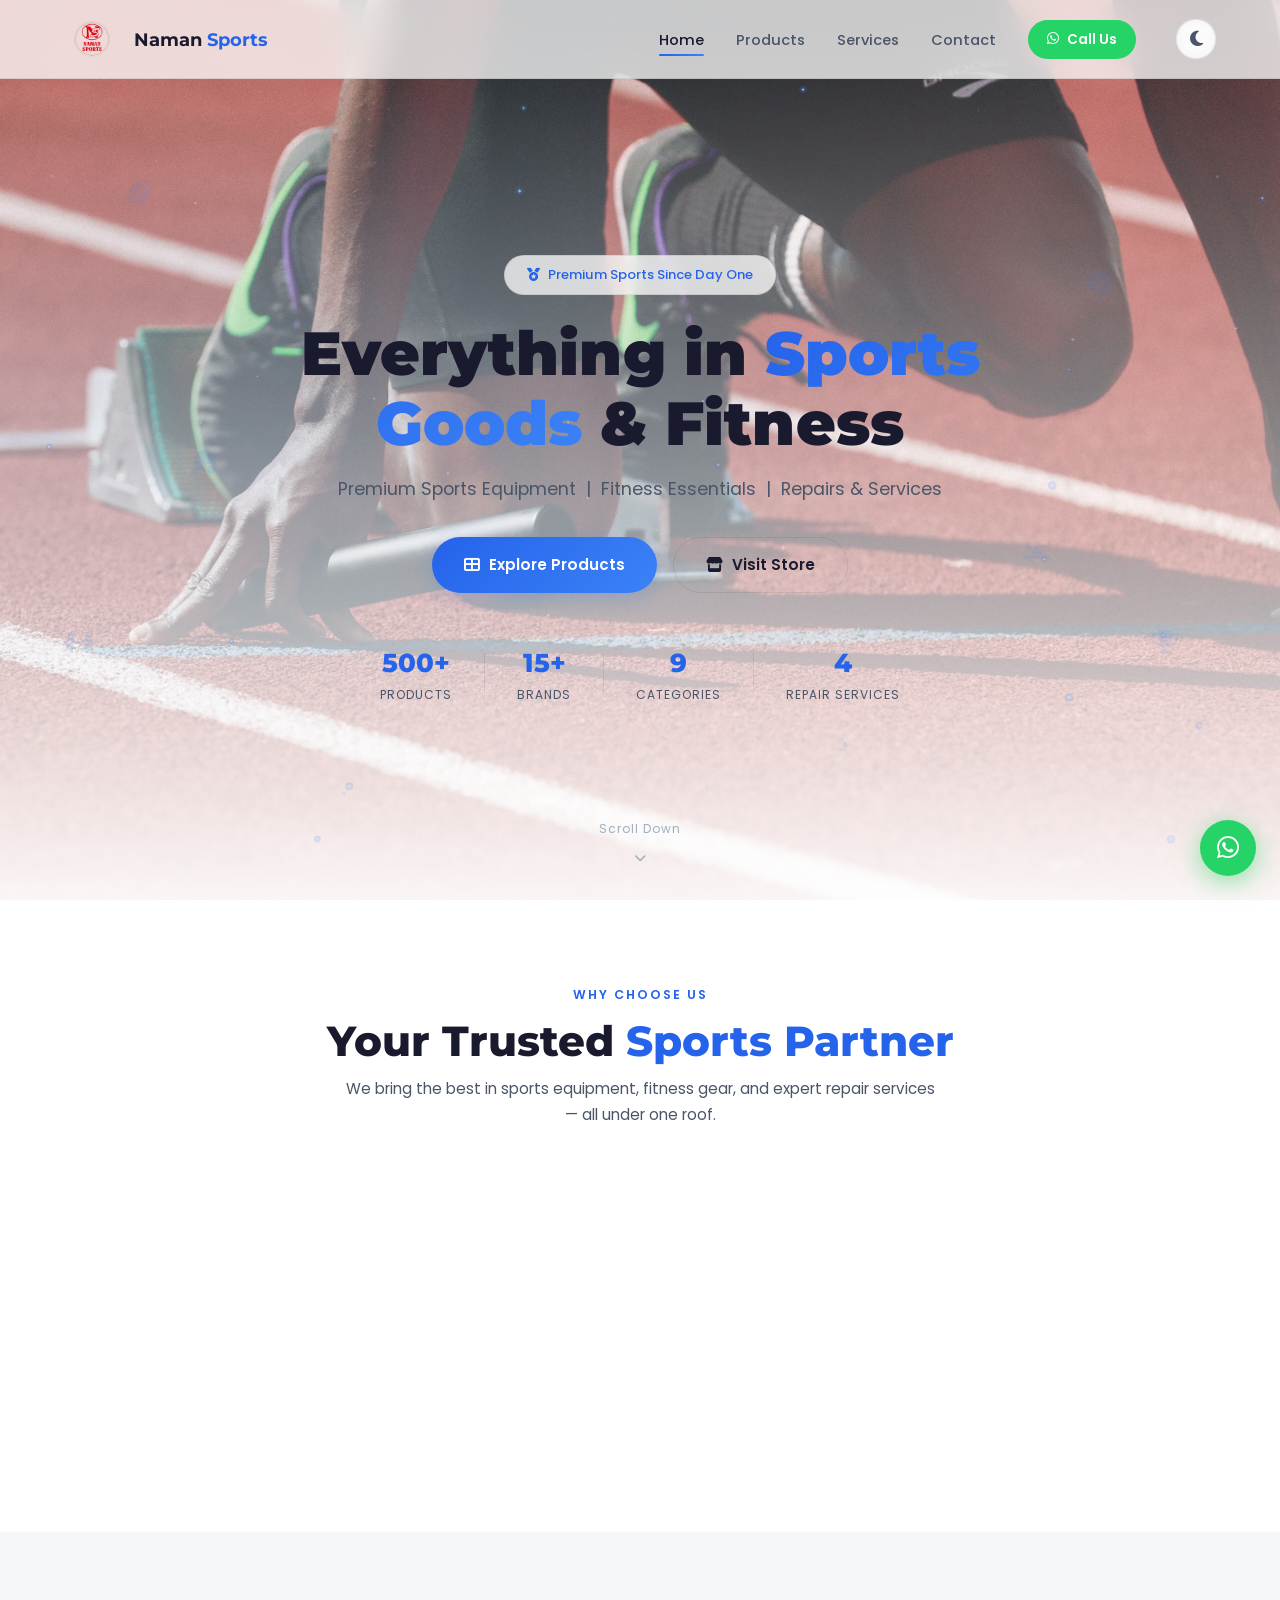
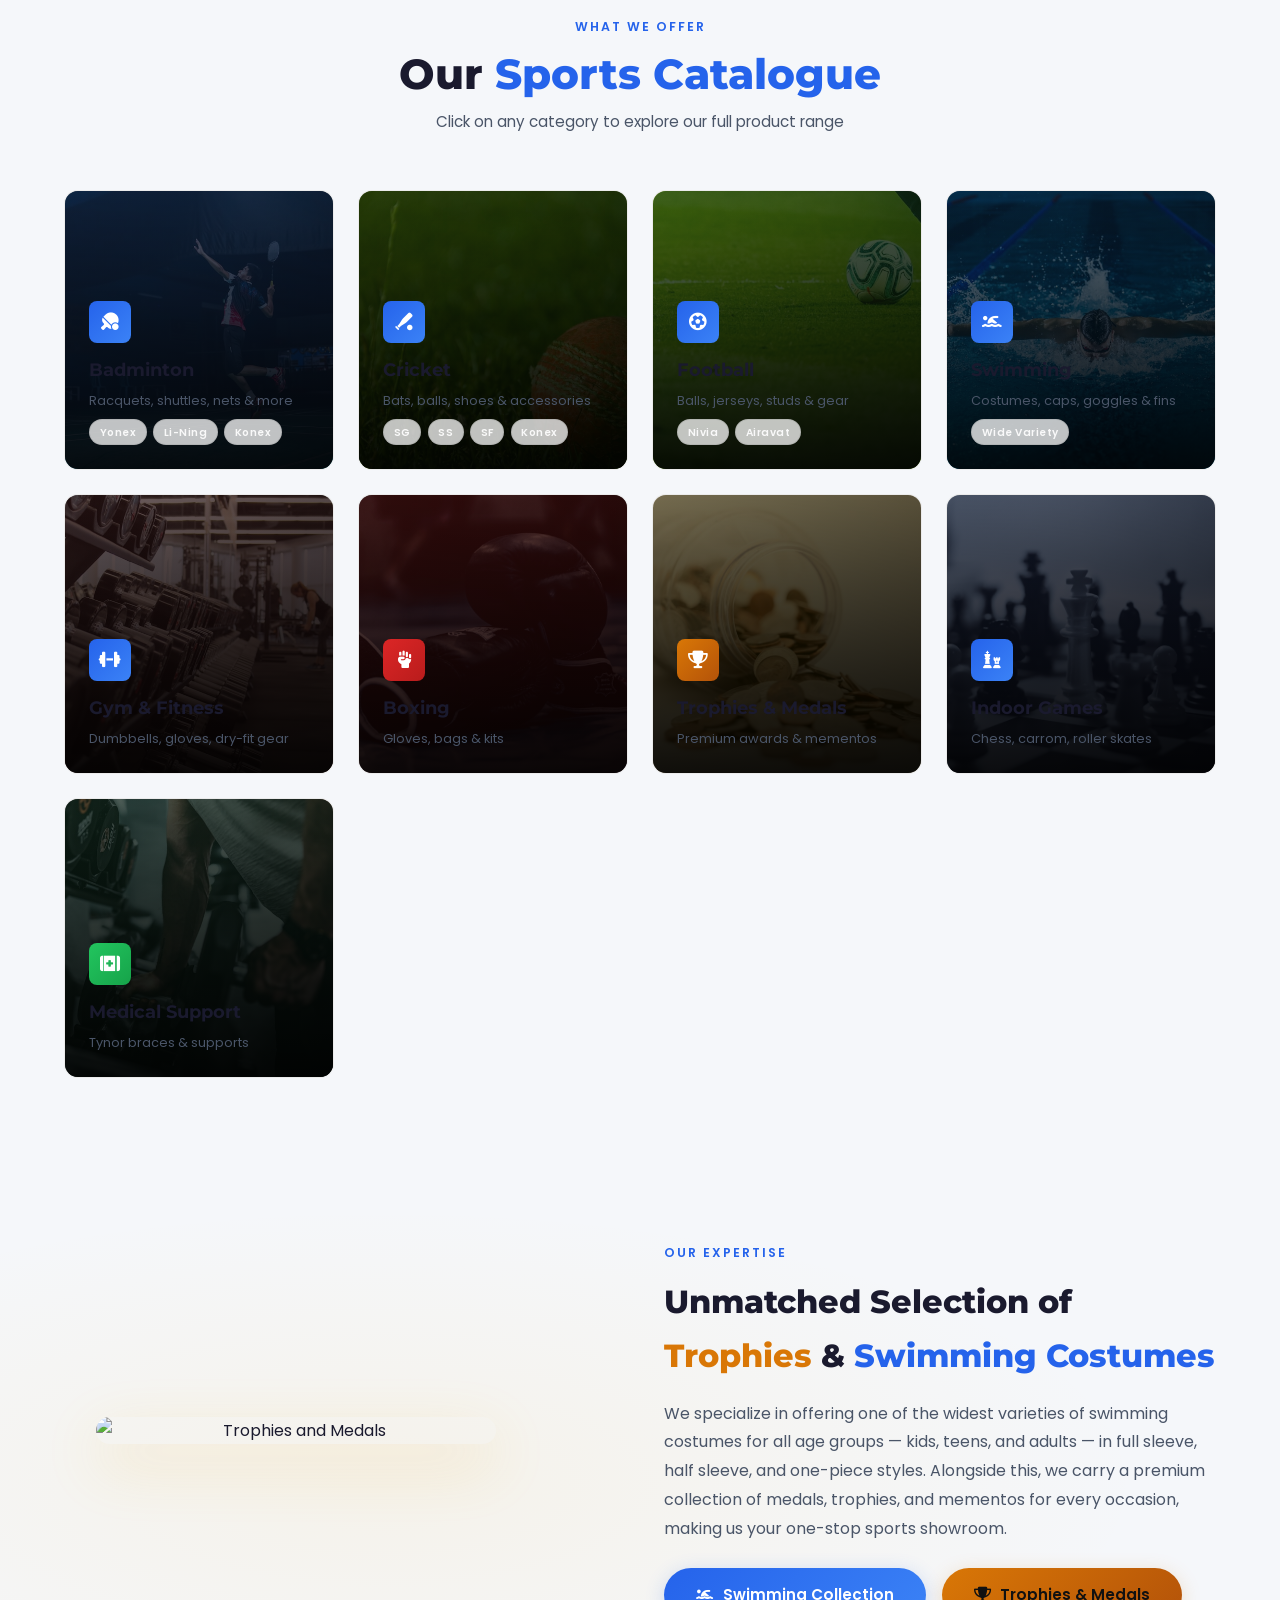
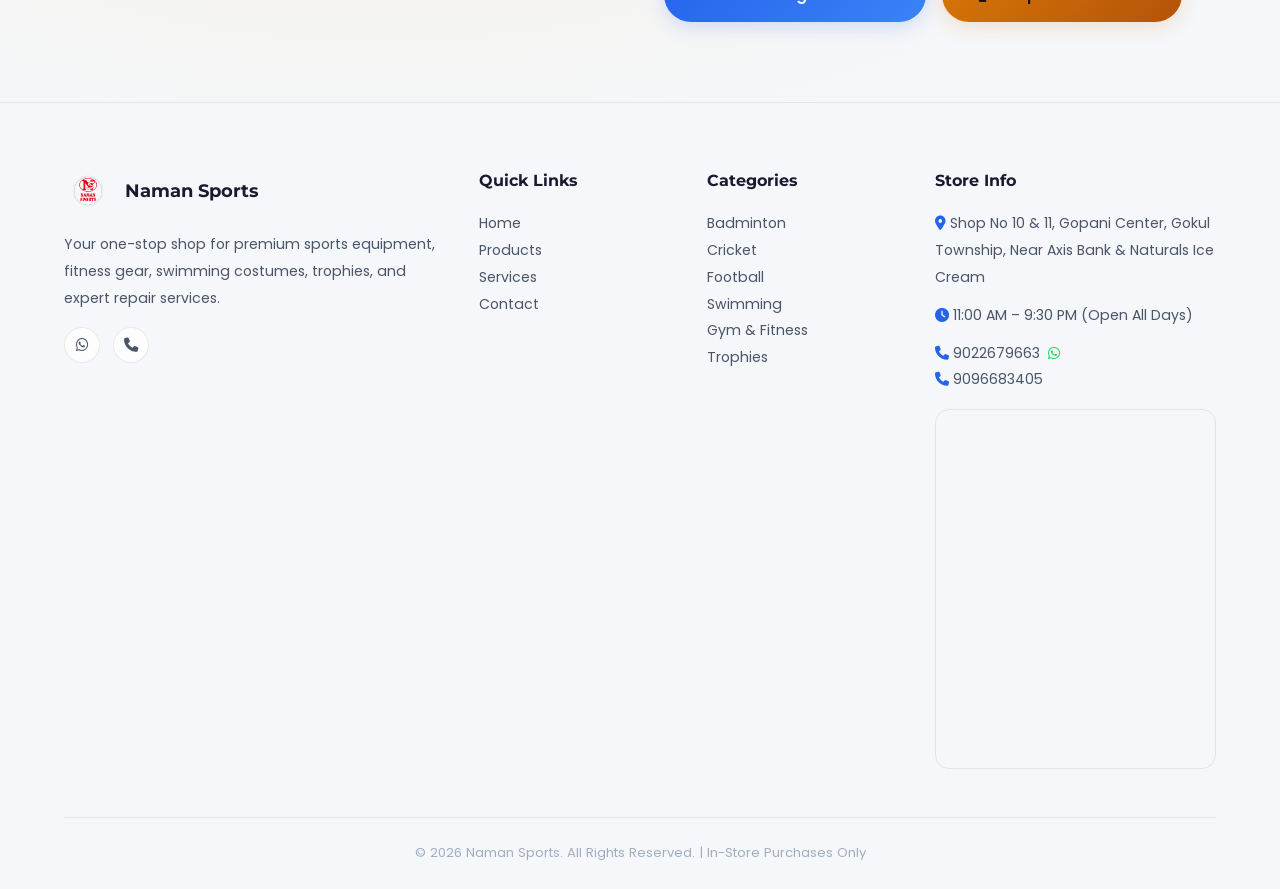
==== commit 0f28c4ed: "Updates nd final 3" ====
--- a/index.html
+++ b/index.html
@@ -23,7 +23,7 @@
     content="Shop No 10 & 11, Gopani Center, Gokul Township, Near Axis Bank & Naturals Ice Cream" />
   <meta property="business:contact_data:phone_number" content="+919022679663" />
 
-  <link rel="icon" type="image/png" href="images/naman-logo.png" />
+  <link rel="icon" type="image/png" href="images/Naman-logo.png" />
   <link rel="preconnect" href="https://fonts.googleapis.com" />
   <link rel="preconnect" href="https://fonts.gstatic.com" crossorigin />
   <link rel="stylesheet" href="https://cdnjs.cloudflare.com/ajax/libs/font-awesome/6.5.1/css/all.min.css" />
@@ -107,7 +107,7 @@
   <nav class="navbar">
     <div class="nav-container">
       <a href="index.html" class="nav-logo">
-        <img src="images/naman-logo.png" alt="NS" class="logo-img" />
+        <img src="images/Naman-logo.png" alt="NS" class="logo-img" />
         <div class="logo-text">Naman <span>Sports</span></div>
       </a>
       <ul class="nav-links" id="navLinks">
@@ -401,7 +401,7 @@
       <div class="footer-grid">
         <div>
           <div class="footer-logo">
-            <img src="images/naman-logo.png" alt="NS" class="logo-img" />
+            <img src="images/Naman-logo.png" alt="NS" class="logo-img" />
             <span>Naman Sports</span>
           </div>
           <p>Your one-stop shop for premium sports equipment, fitness gear, swimming costumes, trophies, and expert
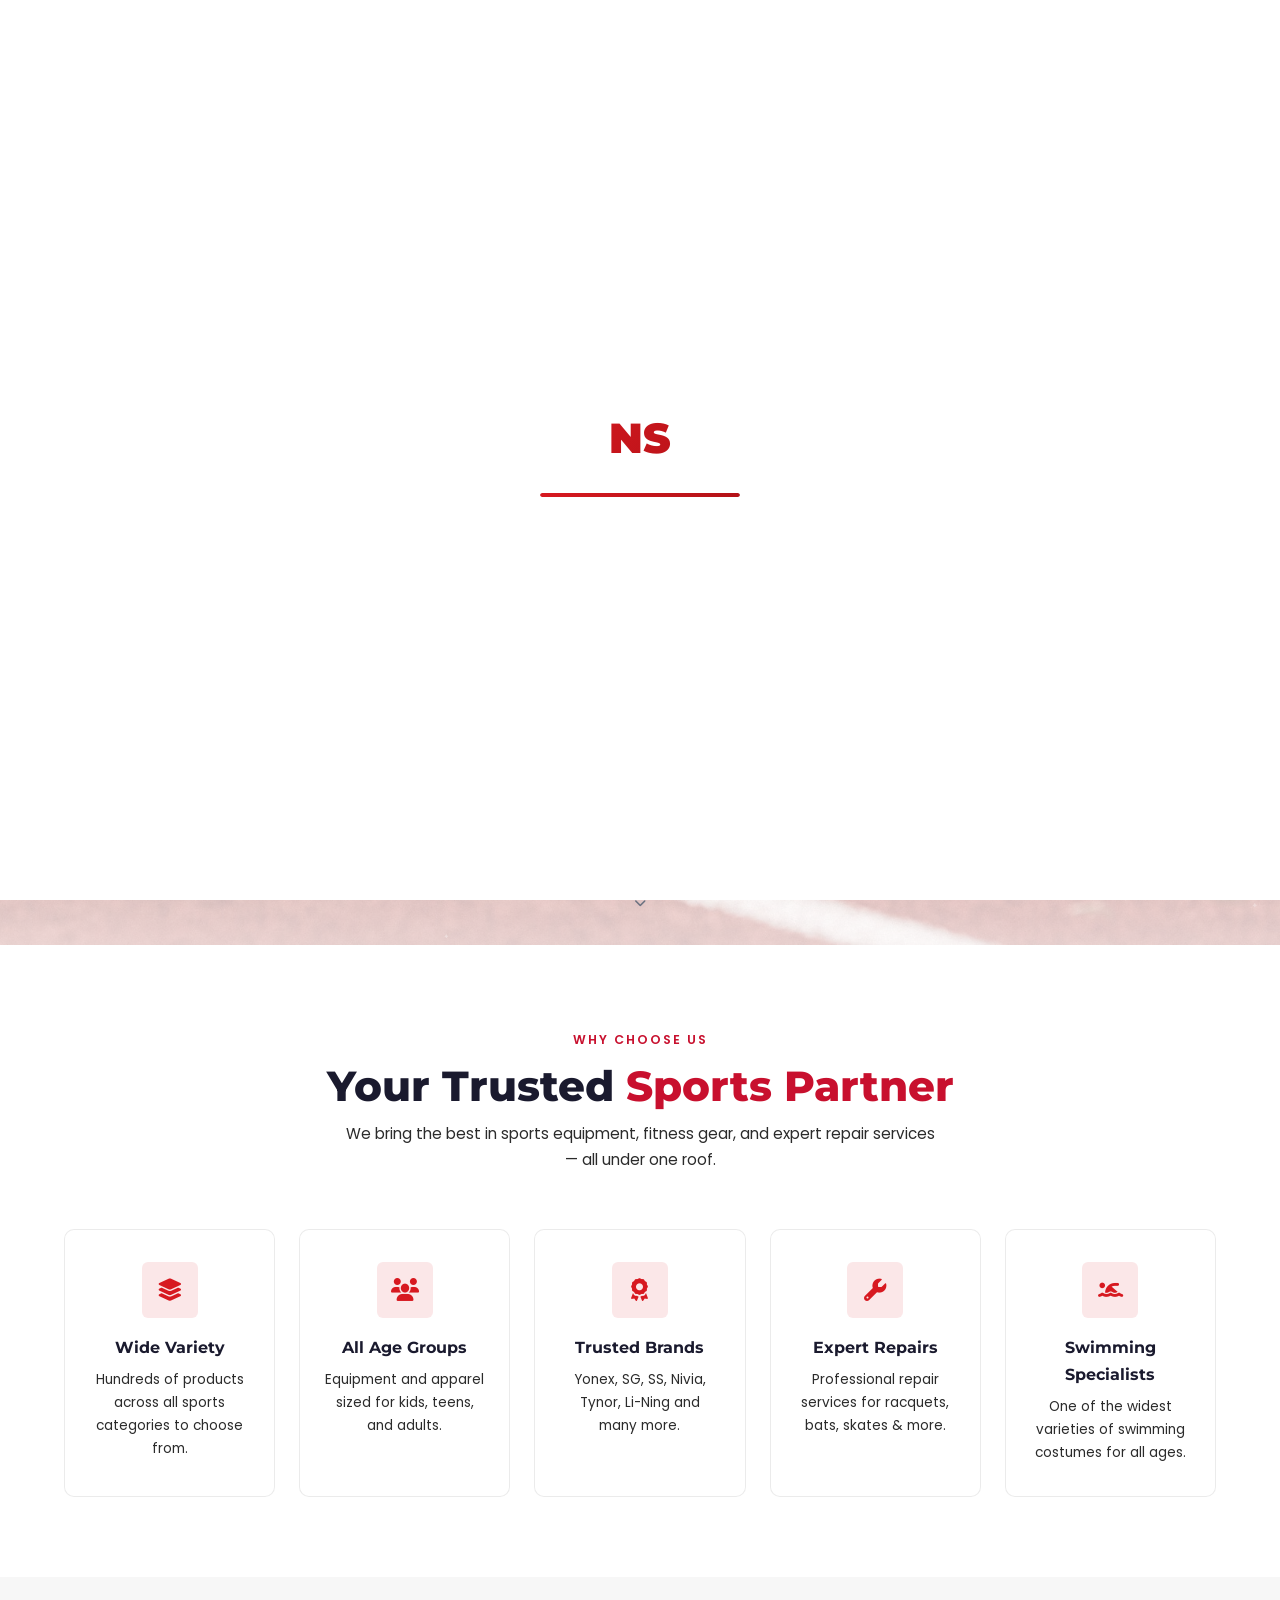
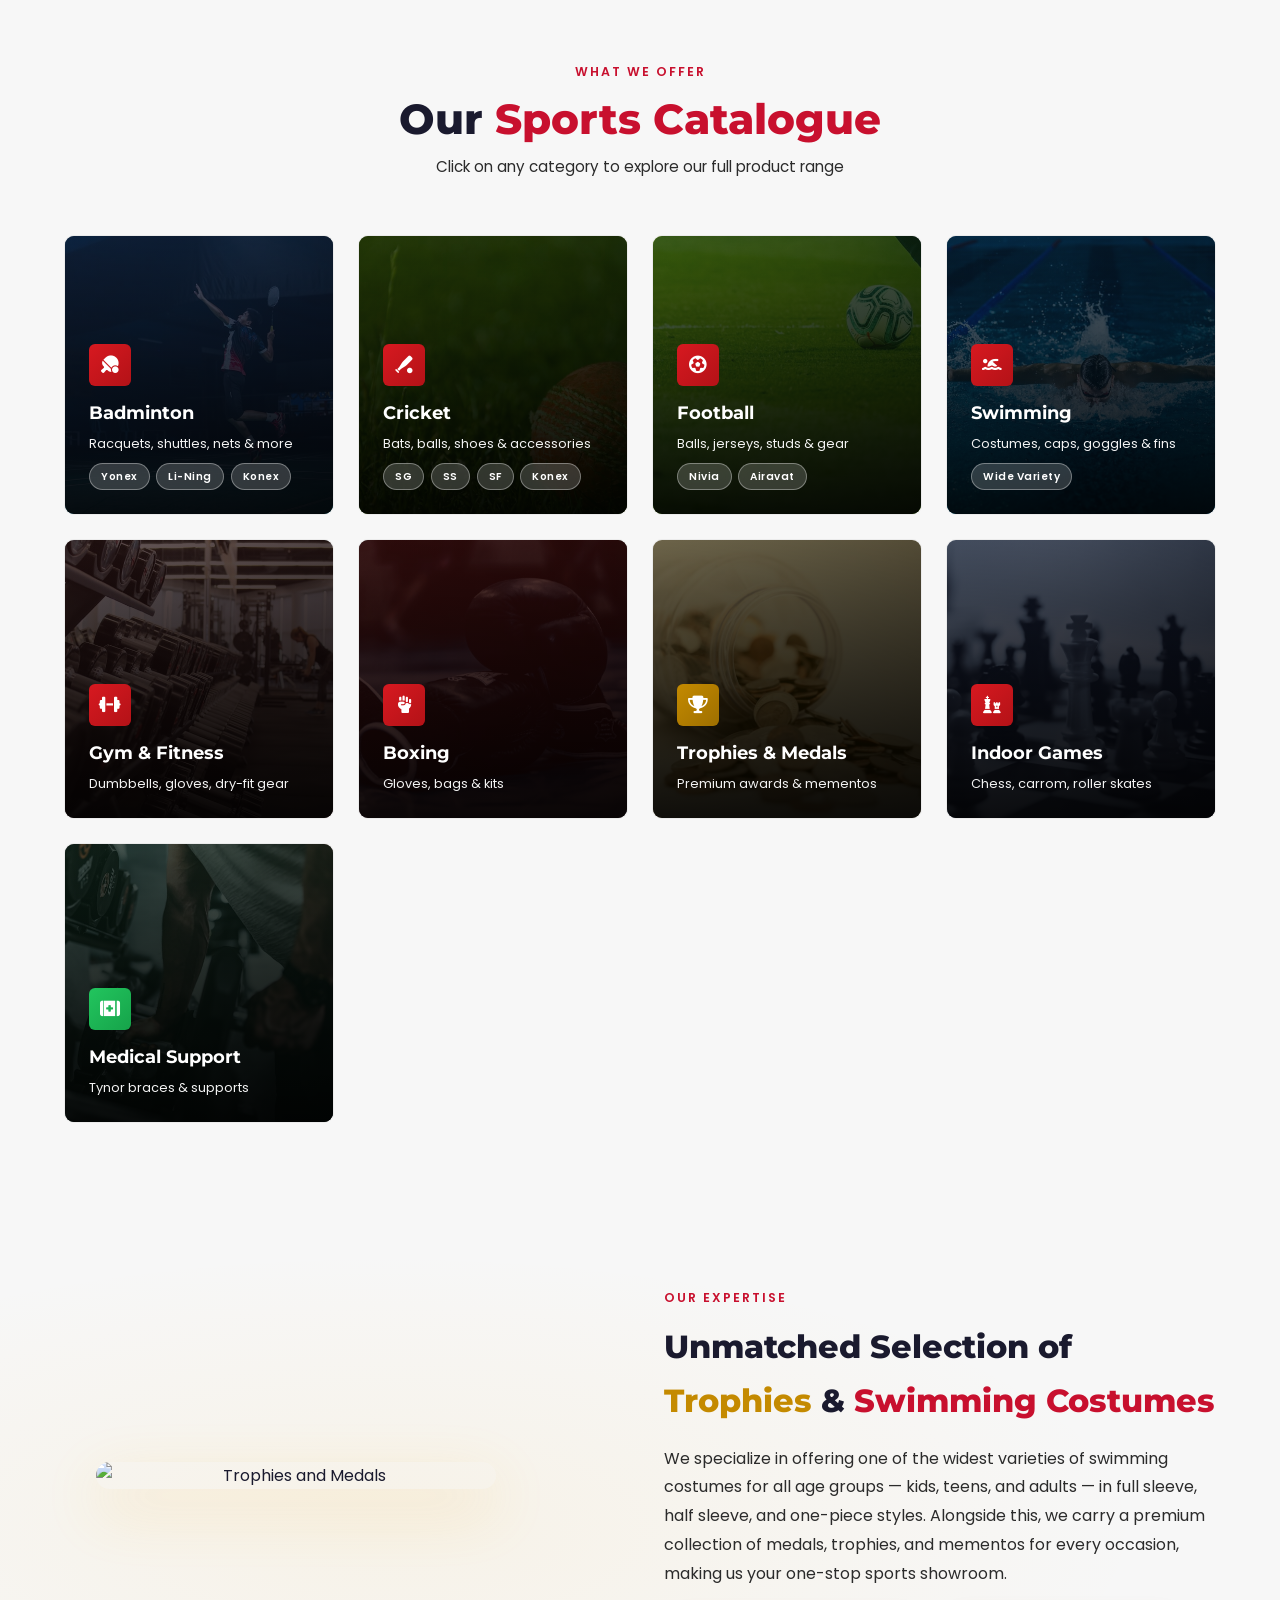
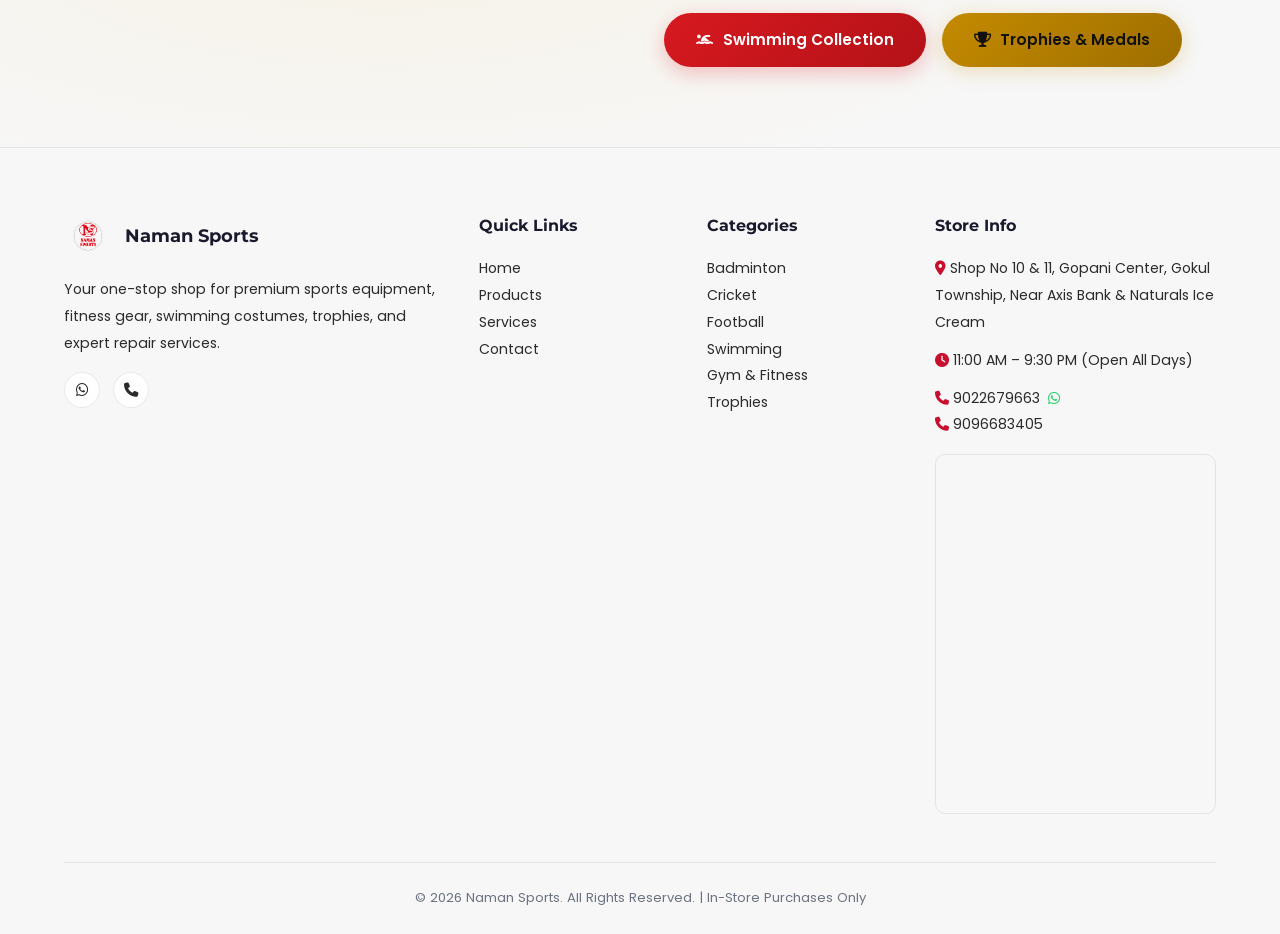
==== commit c0332b9f: "Updates nd final 5" ====
--- a/index.html
+++ b/index.html
@@ -11,14 +11,14 @@
     content="Naman Sports, sports shop, Gokul Township, Gopani Center, cricket equipment, badminton, football, swimming costumes, gym equipment, trophies, medals, sports repair, trusted since 2012" />
   <meta name="author" content="Naman Sports" />
   <meta name="robots" content="index, follow" />
-  <link rel="canonical" href="https://vrushab123.github.io/NamanSports/" />
+  <link rel="canonical" href="https://namansports.in/" />
 
   <!-- Open Graph / Social -->
   <meta property="og:type" content="business.business" />
   <meta property="og:title" content="Naman Sports — Trusted Since 2012 | Sports Equipment Store" />
   <meta property="og:description"
     content="Your one-stop sports store. Shop No 10 & 11, Gopani Center, Gokul Township. Call: 9022679663. Open all days 11 AM – 9:30 PM." />
-  <meta property="og:url" content="https://vrushab123.github.io/NamanSports/" />
+  <meta property="og:url" content="https://namansports.in/" />
   <meta property="business:contact_data:street_address"
     content="Shop No 10 & 11, Gopani Center, Gokul Township, Near Axis Bank & Naturals Ice Cream" />
   <meta property="business:contact_data:phone_number" content="+919022679663" />
@@ -170,7 +170,7 @@
         </div>
         <div class="stat-divider"></div>
         <div class="stat-item">
-          <div class="stat-value" data-count="9" data-suffix="">0</div>
+          <div class="stat-value" data-count="9" data-suffix="+">0</div>
           <div class="stat-label">Categories</div>
         </div>
         <div class="stat-divider"></div>
--- a/style.css
+++ b/style.css
@@ -5,67 +5,100 @@
    ===================================================== */
 
 /* ---------- GOOGLE FONTS ---------- */
-@import url('https://fonts.googleapis.com/css2?family=Montserrat:wght@400;600;700;800;900&family=Poppins:wght@300;400;500;600;700&display=swap');
+@import url('https://fonts.googleapis.com/css2?family=Montserrat:wght@400;600;700;800;900&family=Playfair+Display:ital,wght@0,400;0,700;0,800;0,900;1,400;1,700&family=Poppins:wght@300;400;500;600;700&display=swap');
 
 /* ---------- CSS CUSTOM PROPERTIES (LIGHT — Default) ---------- */
+/* ---------- CSS CUSTOM PROPERTIES (LIGHT — UPDATED FOR NAMAN SPORTS) ---------- */
 :root {
-  /* Backgrounds */
+  /* ================= BACKGROUNDS ================= */
   --bg-primary: #ffffff;
-  --bg-secondary: #f5f7fa;
-  --bg-tertiary: #edf0f5;
+  --bg-secondary: #f7f7f7;
+  --bg-tertiary: #efefef;
   --bg-card: #ffffff;
-  --bg-glass: rgba(255, 255, 255, 0.75);
-
-  /* Accents */
-  --accent-blue: #2563eb;
-  --accent-blue-light: #2563eb;
-  --accent-blue-glow: rgba(37, 99, 235, 0.2);
-  --accent-red: #dc2626;
-  --accent-red-glow: rgba(220, 38, 38, 0.2);
-  --accent-gold: #d97706;
-  --accent-gold-glow: rgba(217, 119, 6, 0.2);
+  --bg-glass: rgba(255, 255, 255, 0.85);
+
+  /* ================= BRAND COLORS ================= */
+  /* Main Brand Red (from logo feel) */
+  --accent-red: #d71920;
+  --accent-red-glow: rgba(215, 25, 32, 0.25);
+
+  /* Remove blue dominance */
+  --accent-blue: #d71920;
+  /* fallback replace blue with red */
+  --accent-blue-light: #c8102e;
+  --accent-blue-glow: rgba(215, 25, 32, 0.25);
+
+  /* Optional metallic gold for trophies section */
+  --accent-gold: #c48a00;
+  --accent-gold-glow: rgba(196, 138, 0, 0.25);
+
   --accent-green: #25d366;
 
-  /* Text */
+  /* ================= TEXT ================= */
   --text-primary: #1a1a2e;
-  --text-secondary: #4a5568;
-  --text-muted: #a0aec0;
-
-  /* Borders */
+  /* Strong dark for headings */
+  --text-secondary: #2b2b2b;
+  /* Dark grey for paragraphs */
+  --text-muted: #6b7280;
+  /* Muted but readable */
+
+  /* ================= BORDERS ================= */
   --border-glass: rgba(0, 0, 0, 0.08);
-  --border-hover: rgba(37, 99, 235, 0.35);
-
-  /* Gradients */
-  --gradient-accent: linear-gradient(135deg, #2563eb, #3b82f6);
-  --gradient-red: linear-gradient(135deg, #dc2626, #b91c1c);
-  --gradient-gold: linear-gradient(135deg, #d97706, #b45309);
-  --gradient-hero: linear-gradient(180deg, rgba(255, 255, 255, 0.1) 0%, rgba(255, 255, 255, 0.5) 50%, rgba(255, 255, 255, 0.95) 100%);
-
-  /* Tokens */
-  --radius-sm: 8px;
-  --radius-md: 14px;
-  --radius-lg: 20px;
-  --radius-xl: 28px;
-  --shadow-card: 0 4px 24px rgba(0, 0, 0, 0.06);
-  --shadow-glow: 0 4px 20px var(--accent-blue-glow);
-  --transition: 0.35s cubic-bezier(.4, 0, .2, 1);
-
-  /* Fonts */
+  --border-hover: rgba(215, 25, 32, 0.45);
+
+  /* ================= GRADIENTS ================= */
+  --gradient-accent: linear-gradient(135deg, #d71920, #b31217);
+  --gradient-red: linear-gradient(135deg, #d71920, #b31217);
+  --gradient-gold: linear-gradient(135deg, #c48a00, #9e6f00);
+
+  /* HERO OVERLAY — much cleaner */
+  --gradient-hero: linear-gradient(180deg,
+      rgba(255, 255, 255, 0.05) 0%,
+      rgba(255, 255, 255, 0.15) 45%,
+      rgba(255, 255, 255, 0.75) 100%);
+
+  /* ================= TOKENS ================= */
+  --radius-sm: 6px;
+  /* slightly sharper edges */
+  --radius-md: 10px;
+  --radius-lg: 16px;
+  --radius-xl: 22px;
+
+  --shadow-card: 0 6px 24px rgba(0, 0, 0, 0.08);
+  --shadow-glow: 0 6px 20px var(--accent-red-glow);
+  --transition: 0.3s cubic-bezier(.4, 0, .2, 1);
+
+  /* ================= FONTS ================= */
   --font-heading: 'Montserrat', sans-serif;
   --font-body: 'Poppins', sans-serif;
 
-  /* Theme-specific hardcoded helpers */
-  --navbar-bg: rgba(255, 255, 255, 0.75);
-  --navbar-scrolled-bg: rgba(255, 255, 255, 0.95);
-  --navbar-shadow: 0 2px 20px rgba(0, 0, 0, 0.08);
-  --hero-overlay: linear-gradient(180deg, rgba(255, 255, 255, 0.1) 0%, rgba(255, 255, 255, 0.5) 50%, rgba(255, 255, 255, 0.95) 100%);
-  --page-hero-overlay: linear-gradient(180deg, rgba(0, 0, 0, 0.35) 0%, rgba(0, 0, 0, 0.55) 60%, rgba(255, 255, 255, 1) 100%);
-  --cat-overlay: linear-gradient(to top, rgba(0, 0, 0, 0.85) 0%, rgba(0, 0, 0, 0.2) 100%);
-  --preloader-bar-bg: rgba(0, 0, 0, 0.06);
-  --medical-card-bg: rgba(0, 0, 0, 0.02);
-  --medical-card-border: rgba(0, 0, 0, 0.08);
-  --cat-brand-color: rgba(255, 255, 255, 0.9);
-  --map-filter: brightness(1) contrast(1);
+  /* ================= COMPONENT HELPERS ================= */
+  --navbar-bg: rgba(255, 255, 255, 0.92);
+  --navbar-scrolled-bg: rgba(255, 255, 255, 0.98);
+  --navbar-shadow: 0 3px 18px rgba(0, 0, 0, 0.08);
+
+  --hero-overlay: linear-gradient(180deg,
+      rgba(255, 255, 255, 0.1) 0%,
+      rgba(255, 255, 255, 0.45) 55%,
+      rgba(255, 255, 255, 0.88) 100%);
+
+  --page-hero-overlay: linear-gradient(180deg,
+      rgba(0, 0, 0, 0.35) 0%,
+      rgba(0, 0, 0, 0.55) 50%,
+      rgba(0, 0, 0, 0.7) 100%);
+
+  --cat-overlay: linear-gradient(to top,
+      rgba(0, 0, 0, 0.85) 0%,
+      rgba(0, 0, 0, 0.25) 100%);
+
+  --preloader-bar-bg: rgba(0, 0, 0, 0.08);
+
+  --medical-card-bg: rgba(0, 0, 0, 0.03);
+  --medical-card-border: rgba(0, 0, 0, 0.1);
+
+  --cat-brand-color: rgba(255, 255, 255, 0.95);
+
+  --map-filter: brightness(1) contrast(1.05);
 }
 
 /* ---------- DARK THEME OVERRIDE ---------- */
@@ -76,8 +109,8 @@
   --bg-card: #12151e;
   --bg-glass: rgba(18, 21, 30, 0.65);
 
-  --accent-blue-light: #3b82f6;
-  --accent-blue-glow: rgba(37, 99, 235, 0.35);
+  --accent-blue-light: #e53e3e;
+  --accent-blue-glow: rgba(229, 62, 62, 0.35);
   --accent-red: #e53e3e;
   --accent-red-glow: rgba(229, 62, 62, 0.35);
   --accent-gold: #f5b731;
@@ -88,7 +121,7 @@
   --text-muted: #555d6e;
 
   --border-glass: rgba(255, 255, 255, 0.08);
-  --border-hover: rgba(59, 130, 246, 0.4);
+  --border-hover: rgba(229, 62, 62, 0.4);
 
   --gradient-hero: linear-gradient(180deg, rgba(8, 9, 13, 0.3) 0%, rgba(8, 9, 13, 0.65) 50%, rgba(8, 9, 13, 0.97) 100%);
   --shadow-card: 0 8px 32px rgba(0, 0, 0, 0.35);
@@ -104,6 +137,46 @@
   --medical-card-border: rgba(255, 255, 255, 0.12);
   --cat-brand-color: rgba(255, 255, 255, 0.8);
   --map-filter: brightness(0.85) contrast(1.1);
+}
+
+/* Dark theme overrides for hardcoded hero colors */
+[data-theme="dark"] .hero-content {
+  background: rgba(8, 9, 13, 0.55);
+  border-color: rgba(255, 255, 255, 0.08);
+  color: #f0f2f5;
+  box-shadow: 0 8px 32px rgba(0, 0, 0, 0.3);
+}
+
+[data-theme="dark"] .hero-title {
+  color: #f0f2f5;
+}
+
+[data-theme="dark"] .hero-subtitle {
+  color: #8892a4;
+}
+
+[data-theme="dark"] .hero-badge {
+  background: rgba(229, 62, 62, 0.12);
+  border-color: rgba(229, 62, 62, 0.25);
+}
+
+[data-theme="dark"] .stat-label {
+  color: #8892a4;
+}
+
+[data-theme="dark"] .hero-scroll-indicator {
+  color: #555d6e;
+}
+
+[data-theme="dark"] .hero-ctas .btn-ghost {
+  background: rgba(255, 255, 255, 0.08);
+  border-color: rgba(255, 255, 255, 0.15);
+  color: #f0f2f5;
+}
+
+[data-theme="dark"] .hero-ctas .btn-ghost:hover {
+  background: rgba(229, 62, 62, 0.12);
+  color: #e53e3e;
 }
 
 /* ---------- RESET & BASE ---------- */
@@ -312,6 +385,7 @@
   font-family: var(--font-heading);
   font-weight: 700;
   font-size: 1.15rem;
+  color: var(--text-secondary);
 }
 
 .logo-text span {
@@ -349,7 +423,7 @@
 
 .nav-links a:hover,
 .nav-links a.active {
-  color: var(--text-primary);
+  color: var(--accent-red);
 }
 
 .nav-links a:hover::after,
@@ -440,25 +514,25 @@
 
 .btn-ghost {
   background: transparent;
-  color: var(--text-primary);
+  color: var(--text-secondary);
   border: 1px solid var(--border-glass);
 }
 
 .btn-ghost:hover {
-  border-color: var(--accent-blue);
-  background: rgba(37, 99, 235, 0.08);
+  border-color: var(--accent-red);
+  background: rgba(215, 25, 32, 0.08);
   transform: translateY(-2px);
 }
 
 .btn-outline {
   background: transparent;
-  color: var(--text-primary);
+  color: var(--text-secondary);
   border: 2px solid var(--border-glass);
 }
 
 .btn-outline:hover {
-  border-color: var(--accent-blue);
-  background: rgba(37, 99, 235, 0.06);
+  border-color: var(--accent-red);
+  background: rgba(215, 25, 32, 0.06);
   transform: translateY(-2px);
 }
 
@@ -534,7 +608,7 @@
 /* ---------- HERO SECTION ---------- */
 .hero {
   position: relative;
-  min-height: 100vh;
+  min-height: 105vh;
   display: flex;
   align-items: center;
   justify-content: center;
@@ -585,45 +659,96 @@
   position: relative;
   z-index: 2;
   text-align: center;
-  padding: 0 1.5rem;
-  max-width: 900px;
-  margin-top: 60px;
+  padding: 1.8rem 2rem 1.5rem;
+  max-width: 960px;
+  margin-top: 80px;
+  color: #1a1a2e;
+  background: rgba(255, 255, 255, 0.55);
+  backdrop-filter: blur(12px);
+  -webkit-backdrop-filter: blur(12px);
+  border-radius: var(--radius-xl);
+  border: 1px solid rgba(255, 255, 255, 0.4);
+  box-shadow: 0 8px 32px rgba(0, 0, 0, 0.08);
 }
 
 .hero-badge {
   display: inline-flex;
   align-items: center;
   gap: 0.5rem;
-  background: var(--bg-glass);
-  border: 1px solid var(--border-glass);
+  background: rgba(215, 25, 32, 0.08);
+  border: 1px solid rgba(215, 25, 32, 0.2);
   padding: 0.5rem 1.4rem;
   border-radius: 100px;
   font-size: 0.82rem;
-  font-weight: 500;
-  color: var(--accent-blue-light);
+  font-weight: 600;
+  color: var(--accent-red);
   margin-bottom: 1.5rem;
-  backdrop-filter: blur(10px);
+  animation: badgeFloat 3s ease-in-out infinite;
+}
+
+@keyframes badgeFloat {
+
+  0%,
+  100% {
+    transform: translateY(0);
+  }
+
+  50% {
+    transform: translateY(-6px);
+  }
 }
 
 .hero-title {
-  font-family: var(--font-heading);
-  font-size: clamp(2.2rem, 5.5vw, 3.8rem);
+  font-family: 'Playfair Display', serif;
+  font-size: clamp(2.6rem, 6vw, 4.2rem);
   font-weight: 900;
   line-height: 1.15;
-  margin-bottom: 1rem;
+  margin-bottom: 1.2rem;
+  color: #1a1a2e;
 }
 
 .hero-title .gradient-text {
-  background: var(--gradient-accent);
+  background: linear-gradient(90deg, #d71920 0%, #ff4d4d 25%, #d71920 50%, #b31217 75%, #d71920 100%);
   -webkit-background-clip: text;
   -webkit-text-fill-color: transparent;
+  background-size: 200% auto;
+  animation: textShimmer 3s ease-in-out infinite;
+}
+
+/* Hero CTA pulse glow */
+.hero-ctas .btn-primary {
+  animation: ctaPulse 2.5s ease-in-out infinite;
+}
+
+@keyframes ctaPulse {
+
+  0%,
+  100% {
+    box-shadow: 0 4px 20px var(--accent-red-glow);
+  }
+
+  50% {
+    box-shadow: 0 6px 35px rgba(215, 25, 32, 0.5), 0 0 60px rgba(215, 25, 32, 0.15);
+  }
+}
+
+@keyframes textShimmer {
+  0% {
+    background-position: 0% center;
+  }
+
+  100% {
+    background-position: 200% center;
+  }
 }
 
 .hero-subtitle {
-  font-size: clamp(0.9rem, 2vw, 1.1rem);
-  color: var(--text-secondary);
+  font-size: clamp(1rem, 2.2vw, 1.15rem);
+  color: #3a3a3a;
   margin-bottom: 2rem;
   line-height: 1.7;
+  font-weight: 400;
+  letter-spacing: 0.3px;
 }
 
 .hero-ctas {
@@ -631,14 +756,42 @@
   gap: 1rem;
   justify-content: center;
   flex-wrap: wrap;
+  animation: fadeSlideUp 0.8s ease 0.3s both;
+}
+
+/* Ghost button — glassmorphism in hero */
+.hero-ctas .btn-ghost {
+  background: rgba(255, 255, 255, 0.6);
+  border: 1px solid rgba(0, 0, 0, 0.12);
+  color: #1a1a2e;
+  font-weight: 600;
+}
+
+.hero-ctas .btn-ghost:hover {
+  background: rgba(215, 25, 32, 0.08);
+  border-color: var(--accent-red);
+  color: var(--accent-red);
 }
 
 .hero-stats {
   display: flex;
-  gap: 2rem;
+  gap: 2.5rem;
   justify-content: center;
-  margin-top: 3rem;
+  margin-top: 3.5rem;
   flex-wrap: wrap;
+  animation: fadeSlideUp 1s ease 0.5s both;
+}
+
+@keyframes fadeSlideUp {
+  from {
+    opacity: 0;
+    transform: translateY(30px);
+  }
+
+  to {
+    opacity: 1;
+    transform: translateY(0);
+  }
 }
 
 .stat-item {
@@ -647,16 +800,18 @@
 
 .stat-value {
   font-family: var(--font-heading);
-  font-size: 1.6rem;
+  font-size: 1.8rem;
   font-weight: 800;
-  color: var(--accent-blue-light);
+  color: var(--accent-red);
+  text-shadow: none;
 }
 
 .stat-label {
   font-size: 0.75rem;
-  color: var(--text-secondary);
+  color: #3a3a3a;
   letter-spacing: 1px;
   text-transform: uppercase;
+  font-weight: 500;
 }
 
 .stat-divider {
@@ -671,6 +826,7 @@
   bottom: 2rem;
   left: 50%;
   transform: translateX(-50%);
+  color: #888;
   display: flex;
   flex-direction: column;
   align-items: center;
@@ -708,7 +864,7 @@
 .float-icon {
   position: absolute;
   font-size: 1.5rem;
-  color: rgba(59, 130, 246, 0.12);
+  color: rgba(215, 25, 32, 0.15);
   left: var(--x);
   top: var(--y);
   animation: floatAnim 6s ease-in-out infinite;
@@ -755,13 +911,13 @@
   width: 56px;
   height: 56px;
   margin: 0 auto 1rem;
-  background: rgba(37, 99, 235, 0.1);
+  background: rgba(215, 25, 32, 0.1);
   border-radius: var(--radius-sm);
   display: flex;
   align-items: center;
   justify-content: center;
   font-size: 1.4rem;
-  color: var(--accent-blue-light);
+  color: var(--accent-red);
 }
 
 .why-card h3 {
@@ -797,7 +953,7 @@
 .cat-card:hover {
   transform: translateY(-8px) scale(1.02);
   border-color: var(--border-hover);
-  box-shadow: 0 12px 40px rgba(37, 99, 235, 0.2);
+  box-shadow: 0 12px 40px rgba(215, 25, 32, 0.25);
 }
 
 .cat-card-bg {
@@ -826,6 +982,14 @@
   padding: 1.5rem;
 }
 
+.cat-card h3 {
+  color: #ffffff;
+}
+
+.cat-card p {
+  opacity: 0.95;
+}
+
 .cat-icon {
   width: 42px;
   height: 42px;
@@ -848,7 +1012,7 @@
 
 .cat-card p {
   font-size: 0.8rem;
-  color: var(--text-secondary);
+  color: #ffffff;
 }
 
 .cat-brands {
@@ -859,14 +1023,15 @@
 }
 
 .cat-brands span {
-  background: var(--bg-glass);
-  border: 1px solid var(--border-glass);
+  background: rgba(255, 255, 255, 0.18);
+  border: 1px solid rgba(255, 255, 255, 0.35);
   font-size: 0.65rem;
-  padding: 0.2rem 0.6rem;
+  padding: 0.25rem 0.7rem;
   border-radius: 100px;
   font-weight: 600;
   letter-spacing: 0.5px;
-  color: var(--cat-brand-color);
+  color: #ffffff;
+  backdrop-filter: blur(6px);
 }
 
 /* ---------- EXPERTISE / HIGHLIGHT ---------- */
@@ -1048,7 +1213,7 @@
 .product-card:hover {
   transform: translateY(-5px);
   border-color: var(--border-hover);
-  box-shadow: 0 8px 30px rgba(37, 99, 235, 0.15);
+  box-shadow: 0 8px 30px rgba(215, 25, 32, 0.15);
 }
 
 .product-card i {
@@ -1078,8 +1243,8 @@
 
 .product-card .brand-list span {
   font-size: 0.65rem;
-  background: rgba(37, 99, 235, 0.1);
-  color: var(--accent-blue-light);
+  background: rgba(215, 25, 32, 0.1);
+  color: var(--accent-red);
   padding: 0.15rem 0.5rem;
   border-radius: 100px;
   font-weight: 600;
@@ -1090,12 +1255,12 @@
   display: inline-flex;
   align-items: center;
   gap: 0.6rem;
-  background: rgba(37, 99, 235, 0.08);
-  border: 1px solid rgba(37, 99, 235, 0.2);
+  background: rgba(215, 25, 32, 0.08);
+  border: 1px solid rgba(215, 25, 32, 0.2);
   padding: 0.8rem 1.5rem;
   border-radius: var(--radius-md);
   margin-top: 1.5rem;
-  color: var(--accent-blue-light);
+  color: var(--accent-red);
   font-size: 0.9rem;
   font-weight: 600;
 }
@@ -1119,8 +1284,8 @@
 /* Swimming themed section */
 .swimming-section {
   background:
-    radial-gradient(ellipse at 30% 30%, rgba(37, 99, 235, 0.15) 0%, transparent 50%),
-    radial-gradient(ellipse at 70% 70%, rgba(56, 189, 248, 0.08) 0%, transparent 50%),
+    radial-gradient(ellipse at 30% 30%, rgba(215, 25, 32, 0.1) 0%, transparent 50%),
+    radial-gradient(ellipse at 70% 70%, rgba(215, 25, 32, 0.05) 0%, transparent 50%),
     var(--bg-primary) !important;
   position: relative;
 }
@@ -1130,7 +1295,7 @@
   position: absolute;
   inset: 0;
   background:
-    repeating-linear-gradient(90deg, transparent, transparent 98px, rgba(59, 130, 246, 0.03) 100px);
+    repeating-linear-gradient(90deg, transparent, transparent 98px, rgba(215, 25, 32, 0.03) 100px);
   pointer-events: none;
 }
 
@@ -1201,7 +1366,7 @@
 
 /* ---------- SERVICES PAGE ---------- */
 .page-hero {
-  padding: 10rem 0 4rem;
+  padding: 11rem 0 5rem;
   text-align: center;
   position: relative;
   background:
@@ -1210,28 +1375,35 @@
 }
 
 .page-hero h1 {
-  font-family: var(--font-heading);
-  font-size: clamp(2rem, 5vw, 3rem);
+  font-family: 'Playfair Display', serif;
+  font-size: clamp(2.4rem, 5.5vw, 3.6rem);
   font-weight: 900;
-  margin-bottom: 0.5rem;
+  margin-bottom: 0.8rem;
   color: #fff;
+  text-shadow: 0 2px 20px rgba(0, 0, 0, 0.3);
 }
 
 .page-hero p {
-  color: rgba(255, 255, 255, 0.8);
-  font-size: 1.05rem;
+  color: rgba(255, 255, 255, 0.85);
+  font-size: 1.1rem;
   max-width: 600px;
   margin: 0 auto;
+  text-shadow: 0 1px 8px rgba(0, 0, 0, 0.2);
 }
 
 .page-hero .hero-badge {
-  color: rgba(255, 255, 255, 0.9);
-  border-color: rgba(255, 255, 255, 0.2);
-  background: rgba(0, 0, 0, 0.2);
+  color: rgba(255, 255, 255, 0.95);
+  border-color: rgba(255, 255, 255, 0.25);
+  background: rgba(255, 255, 255, 0.1);
+  backdrop-filter: blur(8px);
+  -webkit-backdrop-filter: blur(8px);
+  animation: none;
 }
 
 .page-hero .gradient-text {
-  -webkit-text-fill-color: #60a5fa;
+  background: linear-gradient(90deg, #ff4d4d, #ff6b6b, #ff4d4d);
+  -webkit-background-clip: text;
+  -webkit-text-fill-color: transparent;
 }
 
 .service-grid {
@@ -1253,7 +1425,7 @@
 .service-card:hover {
   transform: translateY(-6px);
   border-color: var(--border-hover);
-  box-shadow: 0 12px 40px rgba(37, 99, 235, 0.15);
+  box-shadow: 0 12px 40px rgba(215, 25, 32, 0.15);
 }
 
 .service-card-icon {
@@ -1332,13 +1504,13 @@
 .contact-item i {
   width: 42px;
   height: 42px;
-  background: rgba(37, 99, 235, 0.1);
+  background: rgba(215, 25, 32, 0.1);
   border-radius: var(--radius-sm);
   display: flex;
   align-items: center;
   justify-content: center;
   font-size: 1.1rem;
-  color: var(--accent-blue-light);
+  color: var(--accent-red);
   flex-shrink: 0;
 }
 
@@ -1536,7 +1708,7 @@
 .footer-social a:hover {
   background: var(--gradient-accent);
   color: #fff;
-  border-color: var(--accent-blue);
+  border-color: var(--accent-red);
 }
 
 /* ---------- FLOATING WHATSAPP ---------- */
@@ -1760,7 +1932,7 @@
 .many-more-bg-dots {
   position: absolute;
   inset: 0;
-  background-image: radial-gradient(circle, rgba(37, 99, 235, 0.08) 1px, transparent 1px);
+  background-image: radial-gradient(circle, rgba(215, 25, 32, 0.08) 1px, transparent 1px);
   background-size: 28px 28px;
   animation: dotPulse 4s ease-in-out infinite alternate;
 }
@@ -1852,8 +2024,8 @@
 }
 
 .many-more-item-highlight {
-  background: linear-gradient(135deg, rgba(37, 99, 235, 0.15), rgba(212, 175, 55, 0.15));
-  border-color: var(--accent-blue);
+  background: linear-gradient(135deg, rgba(215, 25, 32, 0.15), rgba(212, 175, 55, 0.15));
+  border-color: var(--accent-red);
   color: var(--text-primary);
   font-weight: 700;
 }
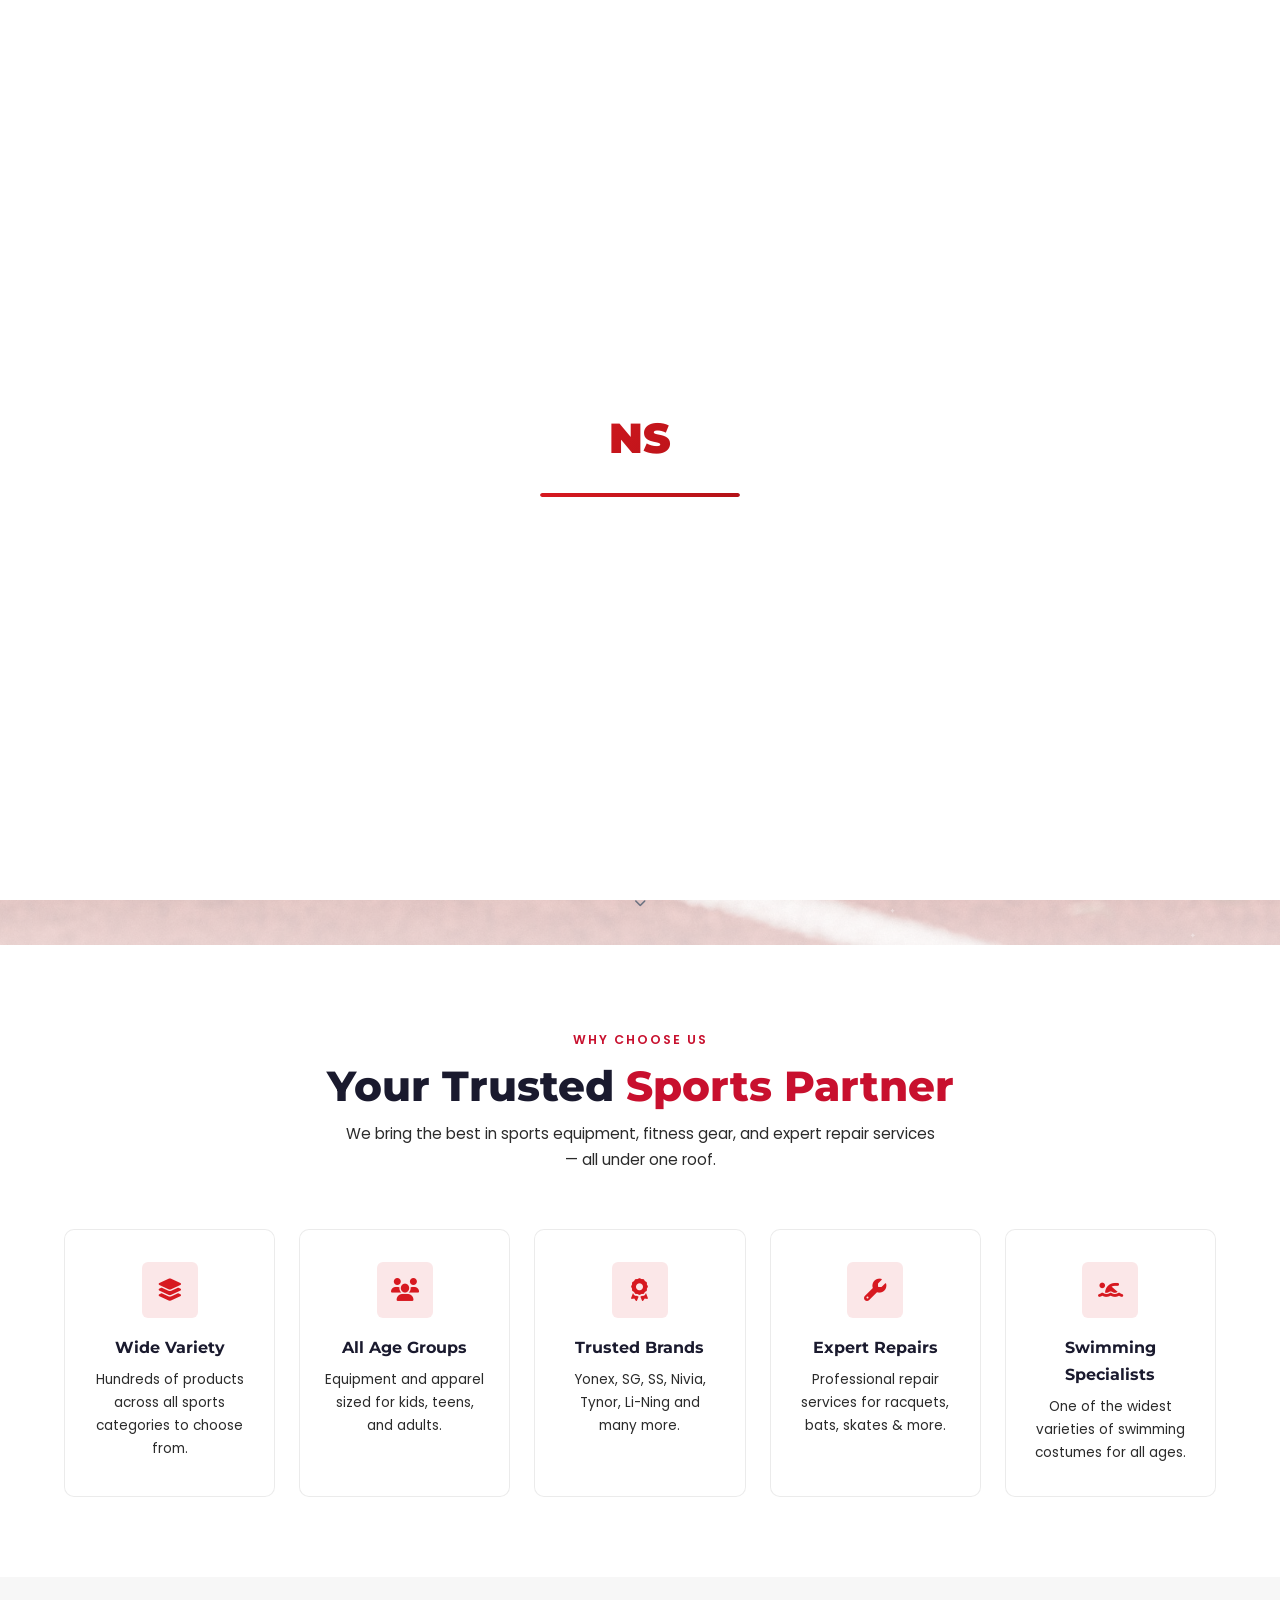
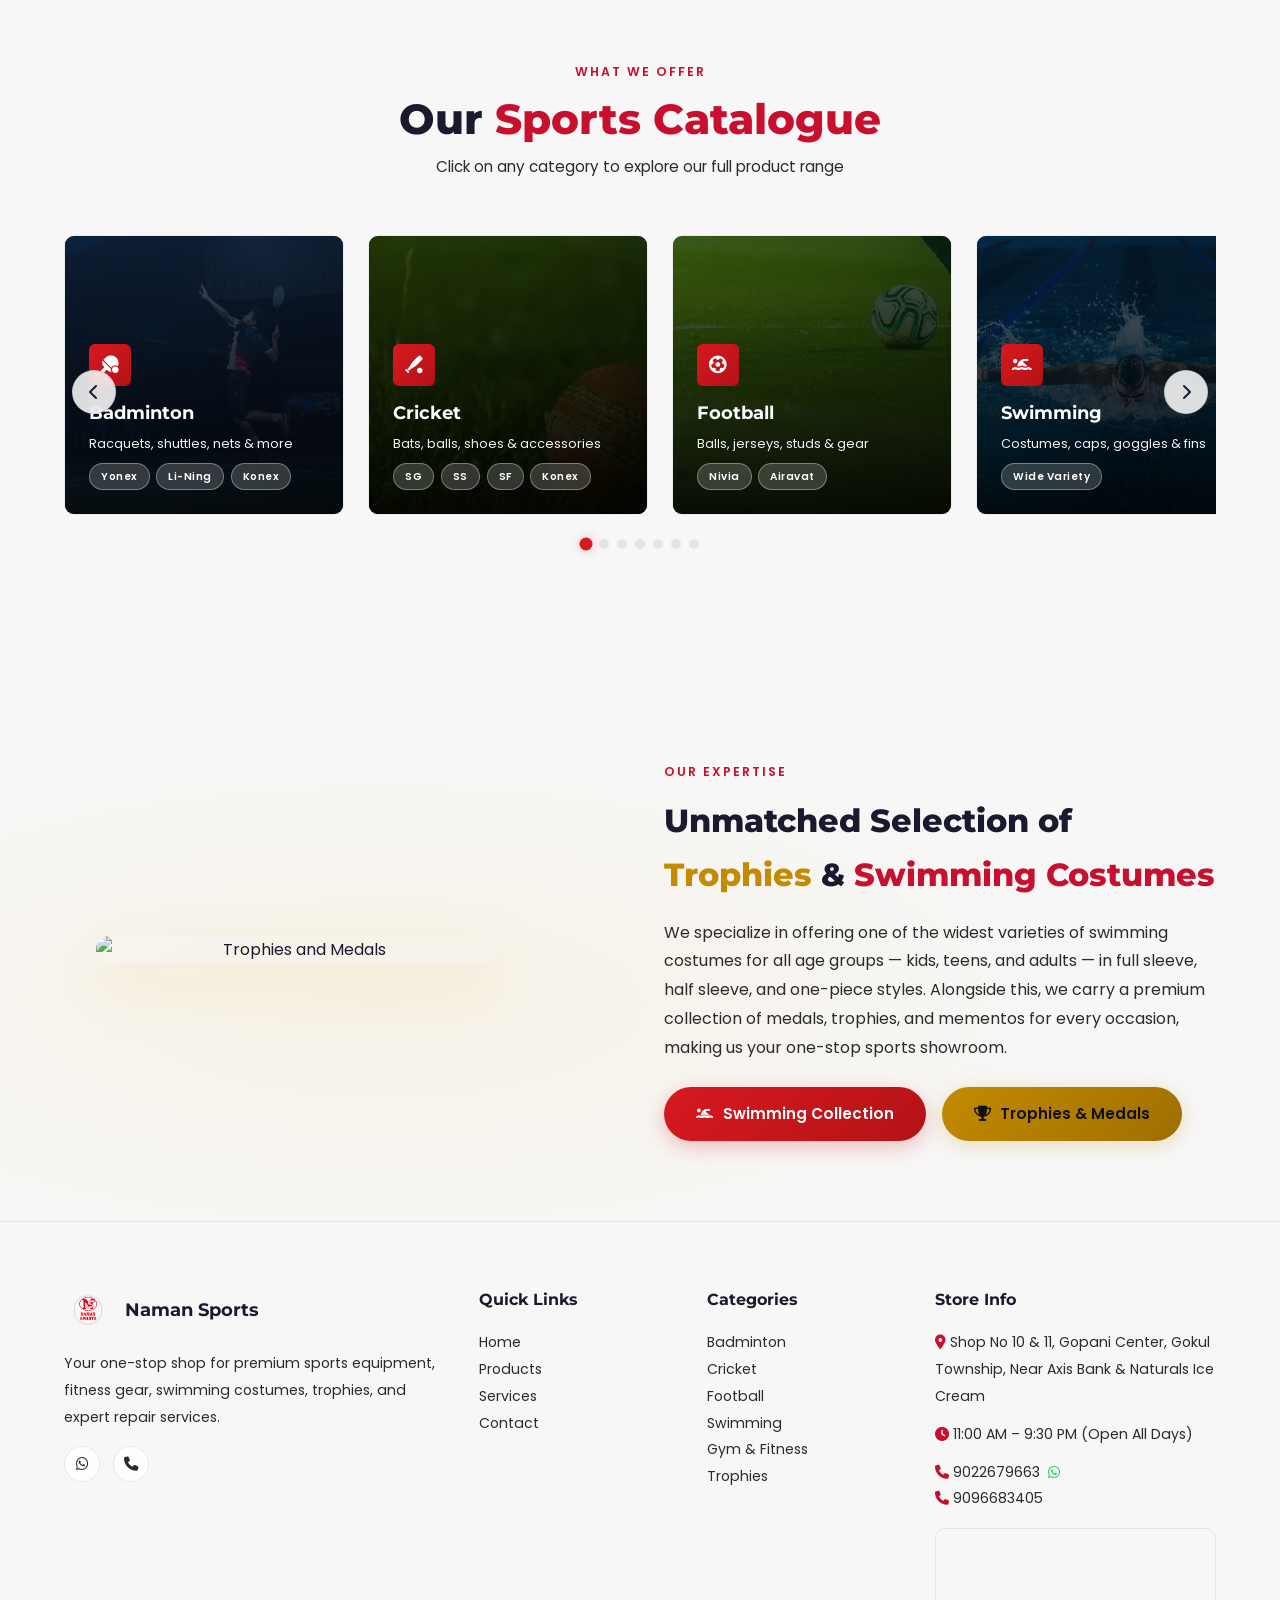
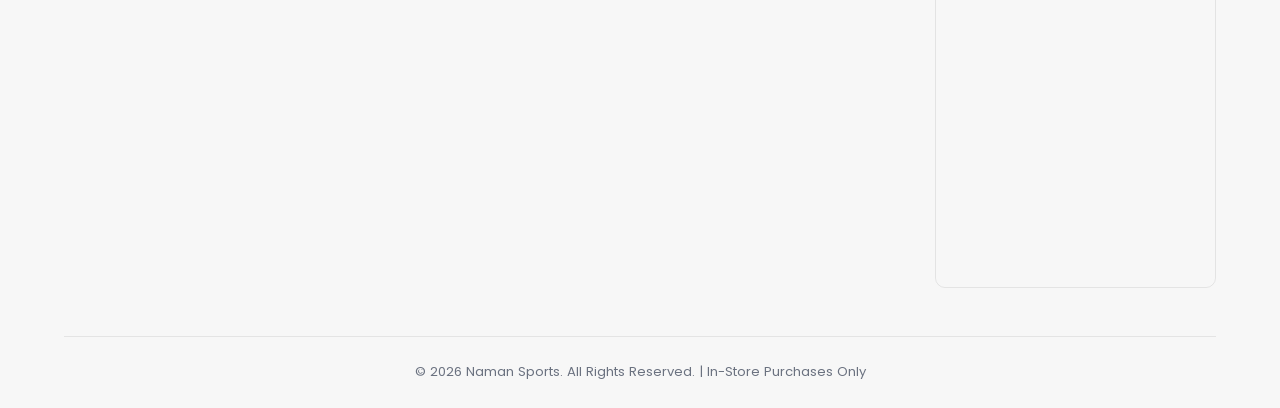
==== commit 254e7bea: "Updates nd final 6" ====
--- a/index.html
+++ b/index.html
@@ -4,11 +4,11 @@
 <head>
   <meta charset="UTF-8" />
   <meta name="viewport" content="width=device-width, initial-scale=1.0" />
-  <title>Naman Sports — Trusted Since 2012 | Sports Equipment Store in Gokul Township</title>
+  <title>Naman Sports — Trusted Since 2012 | Sports Equipment Store in Virar</title>
   <meta name="description"
     content="Naman Sports — Trusted Since 2012. Your one-stop sports store at Shop No 10 & 11, Gopani Center, Gokul Township, Near Axis Bank & Naturals Ice Cream. Call: 9022679663 / 9096683405. Open all days 11 AM – 9:30 PM. Cricket, Badminton, Football, Swimming, Gym Equipment, Trophies & Repairs." />
   <meta name="keywords"
-    content="Naman Sports, sports shop, Gokul Township, Gopani Center, cricket equipment, badminton, football, swimming costumes, gym equipment, trophies, medals, sports repair, trusted since 2012" />
+    content="Naman Sports, sports shop, Virar, Gokul Township, Gopani Center, cricket equipment, badminton, football, swimming costumes, gym equipment, trophies, medals, sports repair, trusted since 2012" />
   <meta name="author" content="Naman Sports" />
   <meta name="robots" content="index, follow" />
   <link rel="canonical" href="https://namansports.in/" />
@@ -241,130 +241,139 @@
         <h2 class="section-title">Our <span class="accent">Sports Catalogue</span></h2>
         <p class="section-desc">Click on any category to explore our full product range</p>
       </div>
-      <div class="cat-grid">
-
-        <!-- Badminton -->
-        <a href="products.html#badminton" class="cat-card reveal reveal-delay-1">
-          <div class="cat-card-bg"
-            style="background: linear-gradient(135deg, rgba(26,58,107,0.6), rgba(13,27,51,0.8)), url('images/badminton.jpg') center/cover;">
-          </div>
-          <div class="cat-card-overlay"></div>
-          <div class="cat-card-content">
-            <div class="cat-icon"><i class="fas fa-table-tennis-paddle-ball"></i></div>
-            <h3>Badminton</h3>
-            <p>Racquets, shuttles, nets & more</p>
-            <div class="cat-brands"><span>Yonex</span><span>Li-Ning</span><span>Konex</span></div>
-          </div>
-        </a>
-
-        <!-- Cricket -->
-        <a href="products.html#cricket" class="cat-card reveal reveal-delay-2">
-          <div class="cat-card-bg"
-            style="background: linear-gradient(135deg, rgba(45,74,14,0.6), rgba(15,31,4,0.8)), url('images/cricket.jpg') center/cover;">
-          </div>
-          <div class="cat-card-overlay"></div>
-          <div class="cat-card-content">
-            <div class="cat-icon"><i class="fas fa-baseball-bat-ball"></i></div>
-            <h3>Cricket</h3>
-            <p>Bats, balls, shoes & accessories</p>
-            <div class="cat-brands"><span>SG</span><span>SS</span><span>SF</span><span>Konex</span></div>
-          </div>
-        </a>
-
-        <!-- Football -->
-        <a href="products.html#football" class="cat-card reveal reveal-delay-3">
-          <div class="cat-card-bg"
-            style="background: linear-gradient(135deg, rgba(26,75,26,0.6), rgba(10,31,10,0.8)), url('images/football.jpg') center/cover;">
-          </div>
-          <div class="cat-card-overlay"></div>
-          <div class="cat-card-content">
-            <div class="cat-icon"><i class="fas fa-futbol"></i></div>
-            <h3>Football</h3>
-            <p>Balls, jerseys, studs & gear</p>
-            <div class="cat-brands"><span>Nivia</span><span>Airavat</span></div>
-          </div>
-        </a>
-
-        <!-- Swimming -->
-        <a href="products.html#swimming" class="cat-card reveal reveal-delay-1">
-          <div class="cat-card-bg"
-            style="background: linear-gradient(135deg, rgba(12,61,95,0.5), rgba(5,31,51,0.7)), url('images/swimming.jpg') center/cover;">
-          </div>
-          <div class="cat-card-overlay"></div>
-          <div class="cat-card-content">
-            <div class="cat-icon"><i class="fas fa-person-swimming"></i></div>
-            <h3>Swimming</h3>
-            <p>Costumes, caps, goggles & fins</p>
-            <div class="cat-brands"><span>Wide Variety</span></div>
-          </div>
-        </a>
-
-        <!-- Gym -->
-        <a href="products.html#gym" class="cat-card reveal reveal-delay-2">
-          <div class="cat-card-bg"
-            style="background: linear-gradient(135deg, rgba(61,28,28,0.6), rgba(26,10,10,0.8)), url('images/gym.jpg') center/cover;">
-          </div>
-          <div class="cat-card-overlay"></div>
-          <div class="cat-card-content">
-            <div class="cat-icon"><i class="fas fa-dumbbell"></i></div>
-            <h3>Gym & Fitness</h3>
-            <p>Dumbbells, gloves, dry-fit gear</p>
-          </div>
-        </a>
-
-        <!-- Boxing -->
-        <a href="products.html#boxing" class="cat-card reveal reveal-delay-3">
-          <div class="cat-card-bg"
-            style="background: linear-gradient(135deg, rgba(90,16,16,0.6), rgba(42,5,5,0.8)), url('images/boxing.jpg') center/cover;">
-          </div>
-          <div class="cat-card-overlay"></div>
-          <div class="cat-card-content">
-            <div class="cat-icon" style="background: var(--gradient-red);"><i class="fas fa-hand-fist"></i></div>
-            <h3>Boxing</h3>
-            <p>Gloves, bags & kits</p>
-          </div>
-        </a>
-
-        <!-- Trophies -->
-        <a href="products.html#trophies" class="cat-card reveal reveal-delay-1">
-          <div class="cat-card-bg"
-            style="background: linear-gradient(135deg, rgba(74,56,0,0.6), rgba(31,23,0,0.8)), url('images/trophies.jpg') center/cover;">
-          </div>
-          <div class="cat-card-overlay"></div>
-          <div class="cat-card-content">
-            <div class="cat-icon" style="background: var(--gradient-gold);"><i class="fas fa-trophy"></i></div>
-            <h3>Trophies & Medals</h3>
-            <p>Premium awards & mementos</p>
-          </div>
-        </a>
-
-        <!-- Indoor Games -->
-        <a href="products.html#other" class="cat-card reveal reveal-delay-2">
-          <div class="cat-card-bg"
-            style="background: linear-gradient(135deg, rgba(30,42,74,0.6), rgba(13,19,37,0.8)), url('images/indoor.jpg') center/cover;">
-          </div>
-          <div class="cat-card-overlay"></div>
-          <div class="cat-card-content">
-            <div class="cat-icon"><i class="fas fa-chess"></i></div>
-            <h3>Indoor Games</h3>
-            <p>Chess, carrom, roller skates</p>
-          </div>
-        </a>
-
-        <!-- Medical -->
-        <a href="products.html#medical" class="cat-card reveal reveal-delay-3">
-          <div class="cat-card-bg"
-            style="background: linear-gradient(135deg, rgba(13,46,30,0.6), rgba(6,21,16,0.8)), url('images/medical.jpg') center/cover;">
-          </div>
-          <div class="cat-card-overlay"></div>
-          <div class="cat-card-content">
-            <div class="cat-icon" style="background: linear-gradient(135deg,#22c55e,#16a34a);"><i
-                class="fas fa-kit-medical"></i></div>
-            <h3>Medical Support</h3>
-            <p>Tynor braces & supports</p>
-          </div>
-        </a>
-
+      <div class="cat-slider" id="catSlider">
+        <div class="cat-slider-track" id="catSliderTrack">
+
+          <!-- Badminton -->
+          <a href="products.html#badminton" class="cat-card">
+            <div class="cat-card-bg"
+              style="background: linear-gradient(135deg, rgba(26,58,107,0.6), rgba(13,27,51,0.8)), url('images/badminton.jpg') center/cover;">
+            </div>
+            <div class="cat-card-overlay"></div>
+            <div class="cat-card-content">
+              <div class="cat-icon"><i class="fas fa-table-tennis-paddle-ball"></i></div>
+              <h3>Badminton</h3>
+              <p>Racquets, shuttles, nets &amp; more</p>
+              <div class="cat-brands"><span>Yonex</span><span>Li-Ning</span><span>Konex</span></div>
+            </div>
+          </a>
+
+          <!-- Cricket -->
+          <a href="products.html#cricket" class="cat-card">
+            <div class="cat-card-bg"
+              style="background: linear-gradient(135deg, rgba(45,74,14,0.6), rgba(15,31,4,0.8)), url('images/cricket.jpg') center/cover;">
+            </div>
+            <div class="cat-card-overlay"></div>
+            <div class="cat-card-content">
+              <div class="cat-icon"><i class="fas fa-baseball-bat-ball"></i></div>
+              <h3>Cricket</h3>
+              <p>Bats, balls, shoes &amp; accessories</p>
+              <div class="cat-brands"><span>SG</span><span>SS</span><span>SF</span><span>Konex</span></div>
+            </div>
+          </a>
+
+          <!-- Football -->
+          <a href="products.html#football" class="cat-card">
+            <div class="cat-card-bg"
+              style="background: linear-gradient(135deg, rgba(26,75,26,0.6), rgba(10,31,10,0.8)), url('images/football.jpg') center/cover;">
+            </div>
+            <div class="cat-card-overlay"></div>
+            <div class="cat-card-content">
+              <div class="cat-icon"><i class="fas fa-futbol"></i></div>
+              <h3>Football</h3>
+              <p>Balls, jerseys, studs &amp; gear</p>
+              <div class="cat-brands"><span>Nivia</span><span>Airavat</span></div>
+            </div>
+          </a>
+
+          <!-- Swimming -->
+          <a href="products.html#swimming" class="cat-card">
+            <div class="cat-card-bg"
+              style="background: linear-gradient(135deg, rgba(12,61,95,0.5), rgba(5,31,51,0.7)), url('images/swimming.jpg') center/cover;">
+            </div>
+            <div class="cat-card-overlay"></div>
+            <div class="cat-card-content">
+              <div class="cat-icon"><i class="fas fa-person-swimming"></i></div>
+              <h3>Swimming</h3>
+              <p>Costumes, caps, goggles &amp; fins</p>
+              <div class="cat-brands"><span>Wide Variety</span></div>
+            </div>
+          </a>
+
+          <!-- Gym -->
+          <a href="products.html#gym" class="cat-card">
+            <div class="cat-card-bg"
+              style="background: linear-gradient(135deg, rgba(61,28,28,0.6), rgba(26,10,10,0.8)), url('images/gym.jpg') center/cover;">
+            </div>
+            <div class="cat-card-overlay"></div>
+            <div class="cat-card-content">
+              <div class="cat-icon"><i class="fas fa-dumbbell"></i></div>
+              <h3>Gym &amp; Fitness</h3>
+              <p>Dumbbells, gloves, dry-fit gear</p>
+            </div>
+          </a>
+
+          <!-- Boxing -->
+          <a href="products.html#boxing" class="cat-card">
+            <div class="cat-card-bg"
+              style="background: linear-gradient(135deg, rgba(90,16,16,0.6), rgba(42,5,5,0.8)), url('images/boxing.jpg') center/cover;">
+            </div>
+            <div class="cat-card-overlay"></div>
+            <div class="cat-card-content">
+              <div class="cat-icon" style="background: var(--gradient-red);"><i class="fas fa-hand-fist"></i></div>
+              <h3>Boxing</h3>
+              <p>Gloves, bags &amp; kits</p>
+            </div>
+          </a>
+
+          <!-- Trophies -->
+          <a href="products.html#trophies" class="cat-card">
+            <div class="cat-card-bg"
+              style="background: linear-gradient(135deg, rgba(74,56,0,0.6), rgba(31,23,0,0.8)), url('images/trophies.jpg') center/cover;">
+            </div>
+            <div class="cat-card-overlay"></div>
+            <div class="cat-card-content">
+              <div class="cat-icon" style="background: var(--gradient-gold);"><i class="fas fa-trophy"></i></div>
+              <h3>Trophies &amp; Medals</h3>
+              <p>Premium awards &amp; mementos</p>
+            </div>
+          </a>
+
+          <!-- Indoor Games -->
+          <a href="products.html#other" class="cat-card">
+            <div class="cat-card-bg"
+              style="background: linear-gradient(135deg, rgba(30,42,74,0.6), rgba(13,19,37,0.8)), url('images/indoor.jpg') center/cover;">
+            </div>
+            <div class="cat-card-overlay"></div>
+            <div class="cat-card-content">
+              <div class="cat-icon"><i class="fas fa-chess"></i></div>
+              <h3>Indoor Games</h3>
+              <p>Chess, carrom, roller skates</p>
+            </div>
+          </a>
+
+          <!-- Medical -->
+          <a href="products.html#medical" class="cat-card">
+            <div class="cat-card-bg"
+              style="background: linear-gradient(135deg, rgba(13,46,30,0.6), rgba(6,21,16,0.8)), url('images/medical.jpg') center/cover;">
+            </div>
+            <div class="cat-card-overlay"></div>
+            <div class="cat-card-content">
+              <div class="cat-icon" style="background: linear-gradient(135deg,#22c55e,#16a34a);"><i
+                  class="fas fa-kit-medical"></i></div>
+              <h3>Medical Support</h3>
+              <p>Tynor braces &amp; supports</p>
+            </div>
+          </a>
+
+        </div>
+        <!-- Slider Nav Arrows -->
+        <button class="cat-slider-arrow cat-slider-prev" id="catPrev" aria-label="Previous"><i
+            class="fas fa-chevron-left"></i></button>
+        <button class="cat-slider-arrow cat-slider-next" id="catNext" aria-label="Next"><i
+            class="fas fa-chevron-right"></i></button>
+        <!-- Slider Dots -->
+        <div class="cat-slider-dots" id="catDots"></div>
       </div>
     </div>
   </section>
--- a/style.css
+++ b/style.css
@@ -932,11 +932,91 @@
   color: var(--text-secondary);
 }
 
-/* ---------- CATEGORIES GRID ---------- */
-.cat-grid {
-  display: grid;
-  grid-template-columns: repeat(auto-fill, minmax(260px, 1fr));
+/* ---------- CATEGORIES SLIDER ---------- */
+.cat-slider {
+  position: relative;
+  overflow: hidden;
+  padding: 0 0 3rem;
+}
+
+.cat-slider-track {
+  display: flex;
   gap: 1.5rem;
+  transition: transform 0.5s cubic-bezier(.4, 0, .2, 1);
+  cursor: grab;
+  user-select: none;
+}
+
+.cat-slider-track.dragging {
+  transition: none;
+  cursor: grabbing;
+}
+
+.cat-slider .cat-card {
+  flex: 0 0 280px;
+  min-width: 280px;
+}
+
+/* Slider Arrows */
+.cat-slider-arrow {
+  position: absolute;
+  top: calc(50% - 1.5rem);
+  transform: translateY(-50%);
+  width: 44px;
+  height: 44px;
+  border-radius: 50%;
+  border: 1px solid var(--border-glass);
+  background: var(--bg-glass);
+  backdrop-filter: blur(10px);
+  -webkit-backdrop-filter: blur(10px);
+  color: var(--text-primary);
+  font-size: 1rem;
+  cursor: pointer;
+  z-index: 3;
+  display: flex;
+  align-items: center;
+  justify-content: center;
+  transition: var(--transition);
+}
+
+.cat-slider-arrow:hover {
+  background: var(--accent-red);
+  color: #fff;
+  border-color: var(--accent-red);
+  box-shadow: 0 4px 20px var(--accent-red-glow);
+}
+
+.cat-slider-prev {
+  left: 0.5rem;
+}
+
+.cat-slider-next {
+  right: 0.5rem;
+}
+
+/* Slider Dots */
+.cat-slider-dots {
+  display: flex;
+  gap: 0.5rem;
+  justify-content: center;
+  margin-top: 1.5rem;
+}
+
+.cat-slider-dot {
+  width: 10px;
+  height: 10px;
+  border-radius: 50%;
+  border: none;
+  background: var(--border-glass);
+  cursor: pointer;
+  transition: var(--transition);
+  padding: 0;
+}
+
+.cat-slider-dot.active {
+  background: var(--accent-red);
+  transform: scale(1.3);
+  box-shadow: 0 0 8px var(--accent-red-glow);
 }
 
 .cat-card {
@@ -2079,4 +2159,421 @@
     flex-direction: column;
     align-items: center;
   }
+}
+
+/* ========== RESPONSIVE — TABLET & BELOW ========== */
+@media (max-width: 768px) {
+
+  /* Navbar — mobile menu */
+  .nav-links {
+    position: fixed;
+    top: 0;
+    left: 0;
+    width: 100%;
+    height: 100vh;
+    background: var(--bg-primary);
+    flex-direction: column;
+    align-items: center;
+    justify-content: center;
+    gap: 2rem;
+    transform: translateX(100%);
+    transition: transform 0.35s ease;
+    z-index: 999;
+  }
+
+  .nav-links.open {
+    transform: translateX(0);
+  }
+
+  .nav-links a {
+    font-size: 1.2rem;
+  }
+
+  .hamburger {
+    display: flex;
+    z-index: 1000;
+  }
+
+  .desktop-only {
+    display: none !important;
+  }
+
+  .theme-toggle {
+    z-index: 1000;
+  }
+
+  /* Hero section — mobile */
+  .hero {
+    min-height: 100vh;
+  }
+
+  .hero-content {
+    margin-top: 30px;
+    padding: 1.2rem 1rem 1rem;
+    max-width: 100%;
+    border-radius: var(--radius-md);
+    background: rgba(255, 255, 255, 0.5);
+  }
+
+  .hero-title {
+    font-size: clamp(1.6rem, 7vw, 2.2rem);
+  }
+
+  .hero-subtitle {
+    font-size: 0.9rem;
+    margin-bottom: 1.2rem;
+  }
+
+  .hero-badge {
+    font-size: 0.72rem;
+    padding: 0.4rem 1rem;
+    margin-bottom: 1rem;
+  }
+
+  .hero-ctas {
+    flex-direction: column;
+    align-items: center;
+    gap: 0.8rem;
+  }
+
+  .hero-stats {
+    gap: 1.2rem;
+    margin-top: 2rem;
+  }
+
+  .stat-value {
+    font-size: 1.3rem;
+  }
+
+  .stat-label {
+    font-size: 0.65rem;
+  }
+
+  .stat-divider {
+    display: none;
+  }
+
+  .hero-scroll-indicator {
+    display: none;
+  }
+
+  /* Category slider — mobile */
+  .cat-slider .cat-card {
+    flex: 0 0 240px;
+    min-width: 240px;
+    height: 240px;
+  }
+
+  .cat-slider-arrow {
+    width: 36px;
+    height: 36px;
+    font-size: 0.85rem;
+  }
+
+  .cat-slider-prev {
+    left: 0.3rem;
+  }
+
+  .cat-slider-next {
+    right: 0.3rem;
+  }
+
+  /* Page hero — mobile */
+  .page-hero {
+    padding: 8rem 0 3rem;
+  }
+
+  .page-hero h1 {
+    font-size: clamp(1.6rem, 7vw, 2.2rem);
+  }
+
+  .page-hero p {
+    font-size: 0.9rem;
+  }
+
+  /* Section headers */
+  .section-title {
+    font-size: clamp(1.3rem, 5vw, 1.8rem);
+  }
+
+  .section {
+    padding: 3rem 0;
+  }
+
+  /* Why grid */
+  .why-grid {
+    grid-template-columns: repeat(2, 1fr);
+    gap: 0.8rem;
+  }
+
+  .why-card {
+    padding: 1.2rem 0.8rem;
+  }
+
+  /* Contact grid */
+  .contact-grid {
+    grid-template-columns: 1fr;
+  }
+
+  /* Footer */
+  .footer-grid {
+    grid-template-columns: 1fr;
+    gap: 2rem;
+    text-align: center;
+  }
+
+  /* Product grid — products page */
+  .product-grid {
+    grid-template-columns: repeat(2, 1fr);
+    gap: 1rem;
+  }
+
+  .filter-bar {
+    gap: 0.4rem;
+  }
+
+  .filter-btn {
+    font-size: 0.72rem;
+    padding: 0.4rem 0.7rem;
+  }
+
+  /* Service grid */
+  .service-grid {
+    grid-template-columns: 1fr;
+  }
+
+  /* Product section — mobile */
+  .product-section {
+    padding: 2.5rem 0;
+  }
+
+  .product-section-banner {
+    height: 180px;
+    border-radius: var(--radius-sm);
+  }
+
+  .product-section-header {
+    gap: 0.8rem;
+  }
+
+  .product-section-icon {
+    width: 40px;
+    height: 40px;
+    font-size: 1rem;
+  }
+
+  .product-section-title {
+    font-size: 1.2rem;
+  }
+
+  .product-section-title small {
+    font-size: 0.75rem;
+  }
+
+  .product-card-img {
+    height: 120px;
+  }
+
+  .product-card-body {
+    padding: 0.8rem 0.9rem 1rem;
+  }
+
+  .product-card h4 {
+    font-size: 0.88rem;
+  }
+
+  .product-card p {
+    font-size: 0.75rem;
+  }
+
+  .filter-bar {
+    flex-wrap: wrap;
+    justify-content: center;
+  }
+
+  .service-note {
+    font-size: 0.78rem;
+    padding: 0.6rem 1rem;
+  }
+
+  /* Service card — mobile */
+  .service-card {
+    padding: 1.5rem 1.2rem;
+  }
+
+  .service-card h3 {
+    font-size: 1rem;
+  }
+
+  .service-card p {
+    font-size: 0.82rem;
+  }
+
+  .service-price {
+    font-size: 0.8rem;
+  }
+
+  .service-cta-section {
+    padding: 3rem 0;
+  }
+
+  .service-cta-section h2 {
+    font-size: 1.3rem;
+  }
+
+  /* Contact page — mobile */
+  .contact-info-card {
+    padding: 1.5rem 1rem;
+  }
+
+  .contact-item {
+    gap: 0.8rem;
+  }
+
+  .contact-item i {
+    width: 36px;
+    height: 36px;
+    font-size: 0.95rem;
+  }
+
+  .contact-item h4 {
+    font-size: 0.88rem;
+  }
+
+  .contact-item p {
+    font-size: 0.82rem;
+  }
+
+  .map-container iframe {
+    height: 280px !important;
+  }
+
+  /* Badge highlight — mobile */
+  .badge-highlight {
+    font-size: 0.72rem;
+    padding: 0.4rem 0.9rem;
+  }
+}
+
+/* ========== RESPONSIVE — SMALL MOBILE ========== */
+@media (max-width: 480px) {
+
+  .container {
+    padding: 0 1rem;
+  }
+
+  .hero-content {
+    margin-top: 20px;
+    padding: 1rem 0.8rem 0.8rem;
+  }
+
+  .hero-title {
+    font-size: clamp(1.4rem, 6.5vw, 1.8rem);
+  }
+
+  .hero-subtitle {
+    font-size: 0.82rem;
+  }
+
+  .hero-stats {
+    gap: 0.8rem;
+    margin-top: 1.5rem;
+  }
+
+  .stat-value {
+    font-size: 1.1rem;
+  }
+
+  /* Category slider — small mobile */
+  .cat-slider .cat-card {
+    flex: 0 0 200px;
+    min-width: 200px;
+    height: 220px;
+  }
+
+  .cat-card h3 {
+    font-size: 0.95rem;
+  }
+
+  .cat-card p {
+    font-size: 0.72rem;
+  }
+
+  .cat-icon {
+    width: 36px;
+    height: 36px;
+    font-size: 0.9rem;
+  }
+
+  /* Product grid — 2x2 Amazon-style */
+  .product-grid {
+    grid-template-columns: repeat(2, 1fr);
+    gap: 0.6rem;
+  }
+
+  .product-card-body {
+    padding: 0.6rem 0.6rem 0.8rem;
+  }
+
+  .product-card h4 {
+    font-size: 0.78rem;
+  }
+
+  .product-card p {
+    font-size: 0.68rem;
+  }
+
+  .product-card .brand-list span {
+    font-size: 0.58rem;
+    padding: 0.1rem 0.4rem;
+  }
+
+  /* Why grid */
+  .why-grid {
+    grid-template-columns: 1fr;
+  }
+
+  /* Page hero */
+  .page-hero {
+    padding: 7rem 0 2.5rem;
+  }
+
+  .page-hero h1 {
+    font-size: clamp(1.3rem, 6vw, 1.7rem);
+  }
+
+  .page-hero p {
+    font-size: 0.82rem;
+  }
+
+  /* Product section — small mobile */
+  .product-section-banner {
+    height: 150px;
+  }
+
+  .product-section-title {
+    font-size: 1.05rem;
+  }
+
+  .product-card-img {
+    height: 100px;
+  }
+
+  /* Service card — small mobile */
+  .service-card {
+    padding: 1.2rem 1rem;
+  }
+
+  .service-card img {
+    height: 120px !important;
+  }
+
+  /* Contact — small mobile */
+  .contact-info-card {
+    padding: 1.2rem 0.8rem;
+  }
+
+  .map-container iframe {
+    height: 220px !important;
+  }
 }
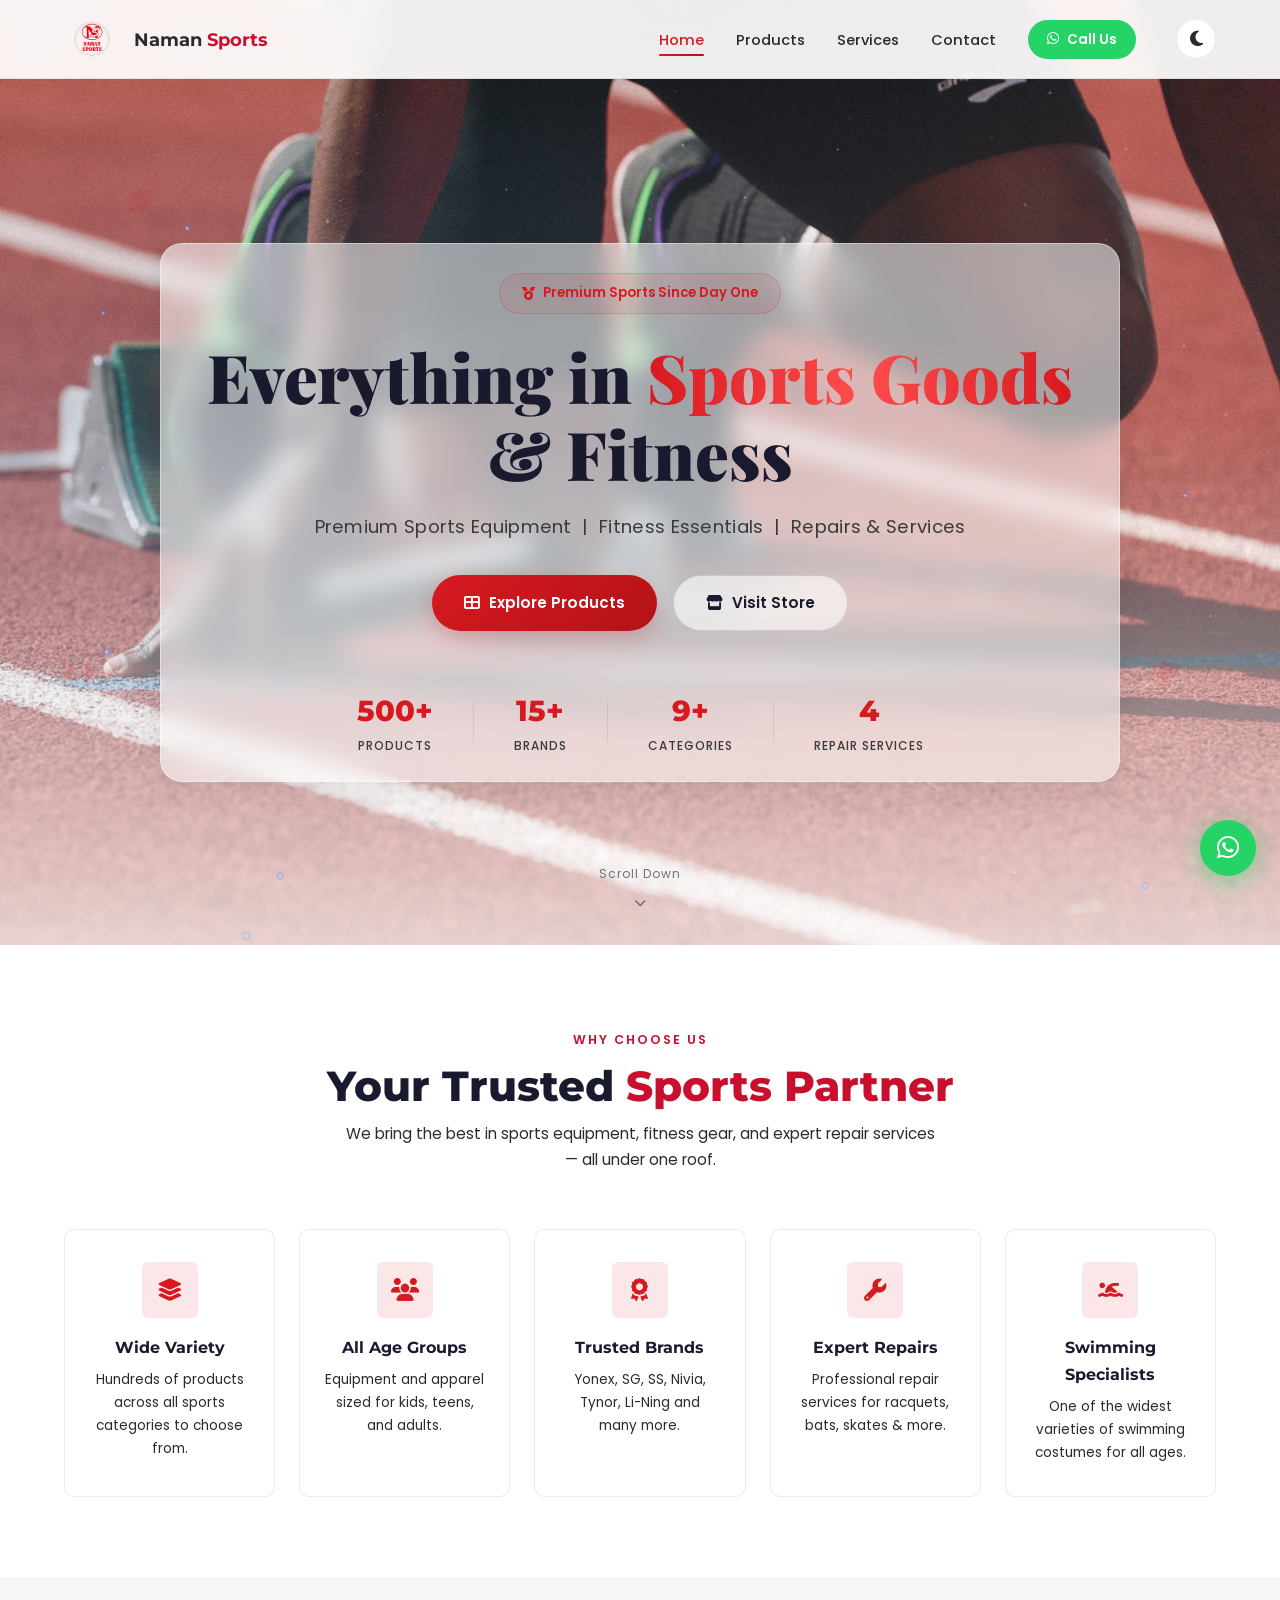
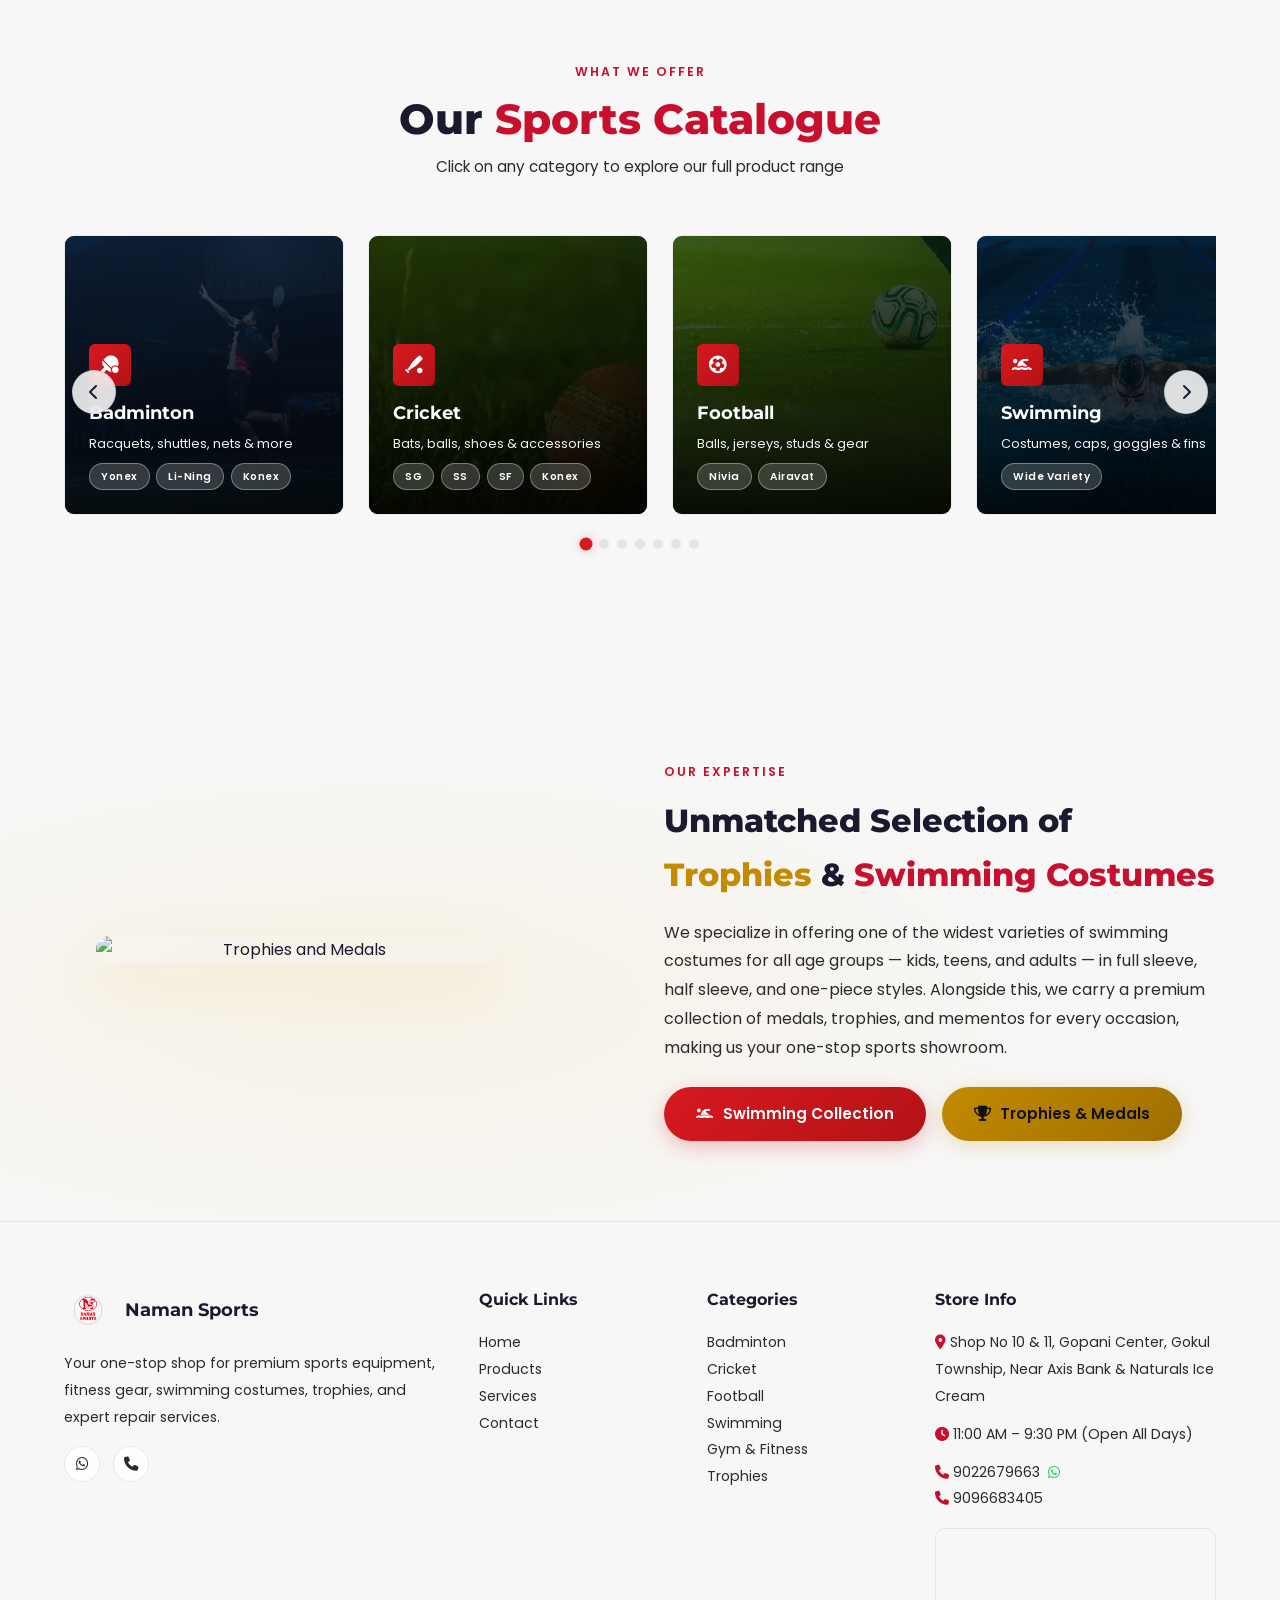
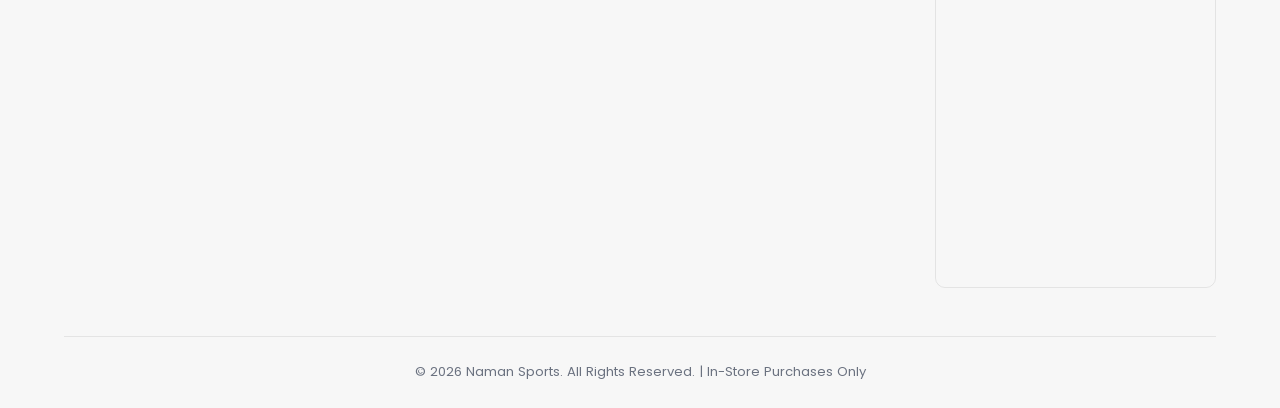
==== commit 5f1a1952: "Maps and analytics" ====
--- a/index.html
+++ b/index.html
@@ -89,6 +89,15 @@
     ]
   }
   </script>
+  <!-- Google tag (gtag.js) -->
+  <script async src="https://www.googletagmanager.com/gtag/js?id=G-CRGGH35YQW"></script>
+  <script>
+    window.dataLayer = window.dataLayer || [];
+    function gtag() { dataLayer.push(arguments); }
+    gtag('js', new Date());
+
+    gtag('config', 'G-CRGGH35YQW');
+  </script>
 </head>
 
 <body>
@@ -455,8 +464,9 @@
           <p><i class="fas fa-phone text-accent"></i> <a href="tel:+919096683405">9096683405</a></p>
           <div class="map-container" style="margin-top:1rem;">
             <iframe
-              src="https://www.google.com/maps/embed?pb=!1m18!1m12!1m3!1d3769.123!2d72.89!3d19.15!2m3!1f0!2f0!3f0!3m2!1i1024!2i768!4f13.1!3m3!1m2!1s0x0%3A0x0!2zMTnCsDA5JzAwLjAiTiA3MsKwNTMnMjQuMCJF!5e0!3m2!1sen!2sin!4v1700000000000"
-              allowfullscreen="" loading="lazy"></iframe>
+              src="https://www.google.com/maps/embed?pb=!1m18!1m12!1m3!1d3762.1758748319967!2d72.79882807347217!3d19.447982581834683!2m3!1f0!2f0!3f0!3m2!1i1024!2i768!4f13.1!3m3!1m2!1s0x3be7ab271d769b97%3A0xa0c91cdba6ddace6!2sNaman%20Sports!5e0!3m2!1sen!2sin!4v1774377287821!5m2!1sen!2sin"
+              width="600" height="450" style="border:0;" allowfullscreen="" loading="lazy"
+              referrerpolicy="no-referrer-when-downgrade"></iframe>
           </div>
         </div>
       </div>
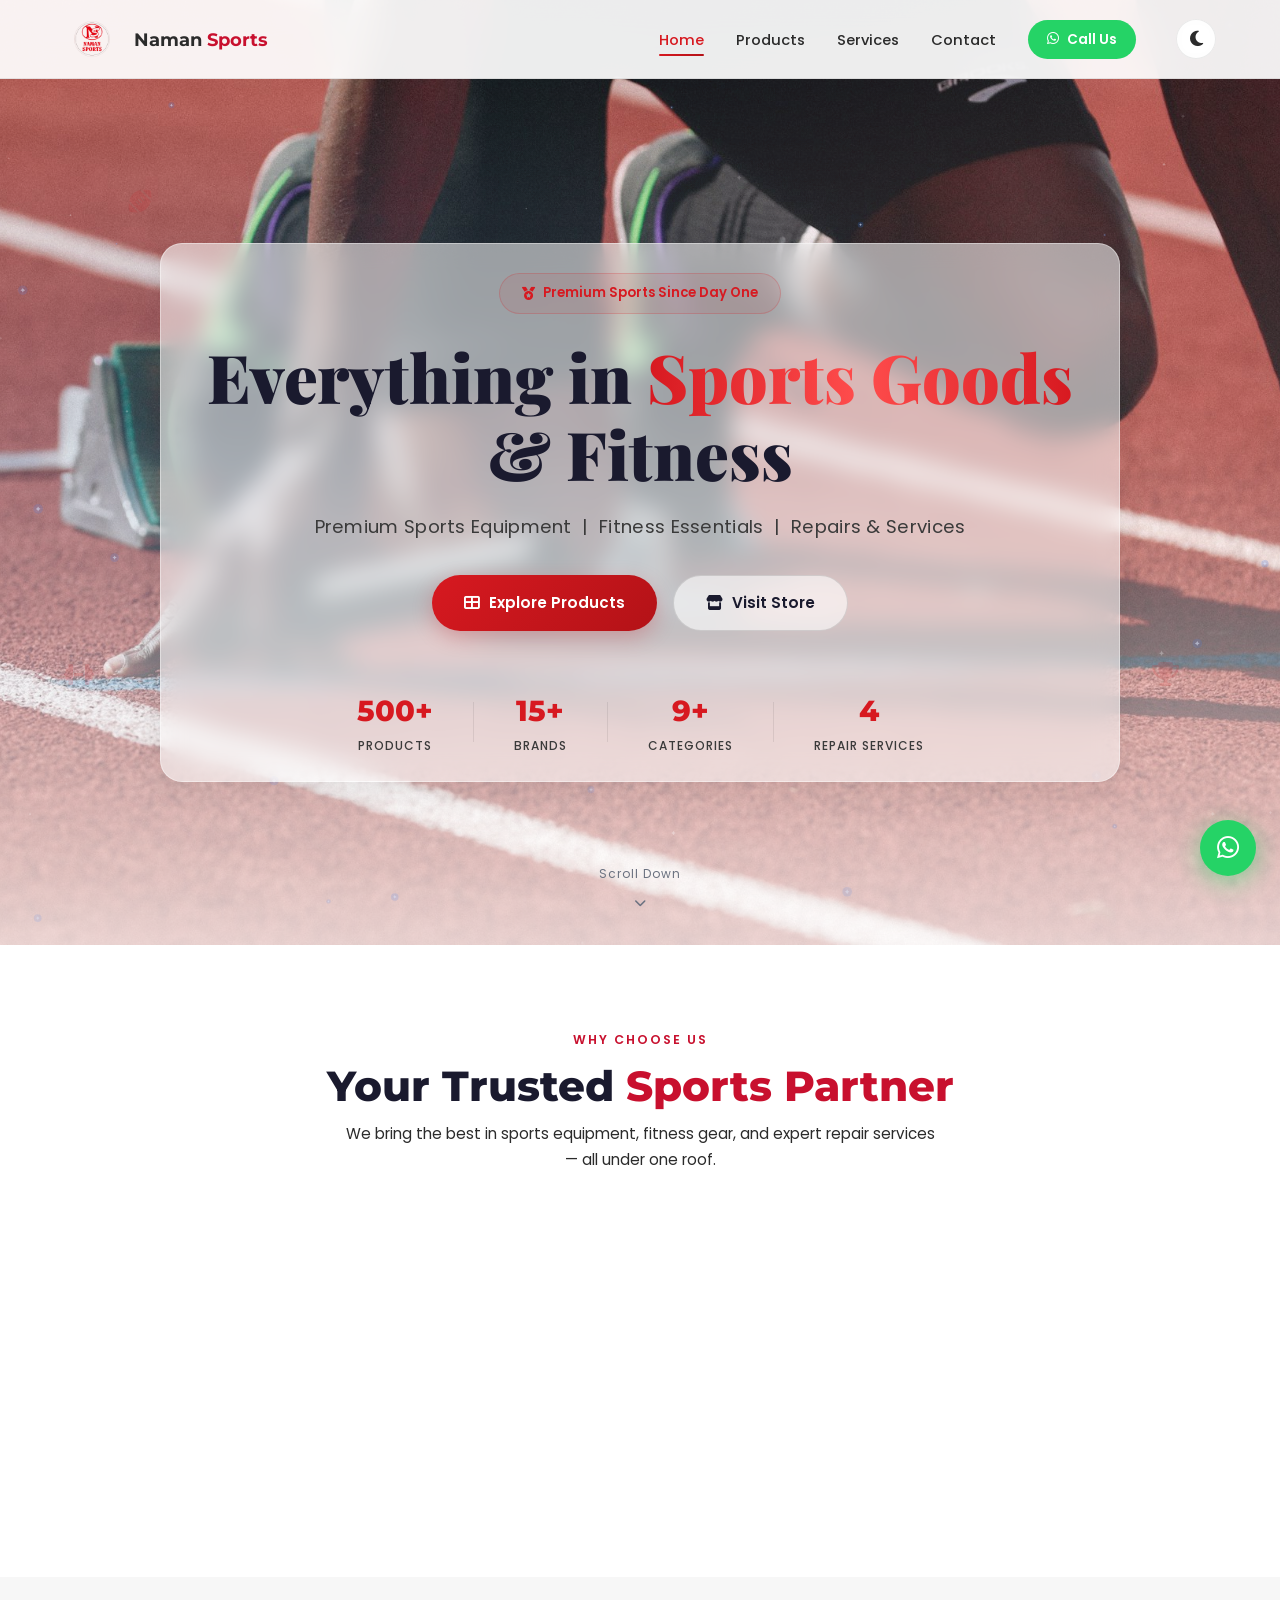
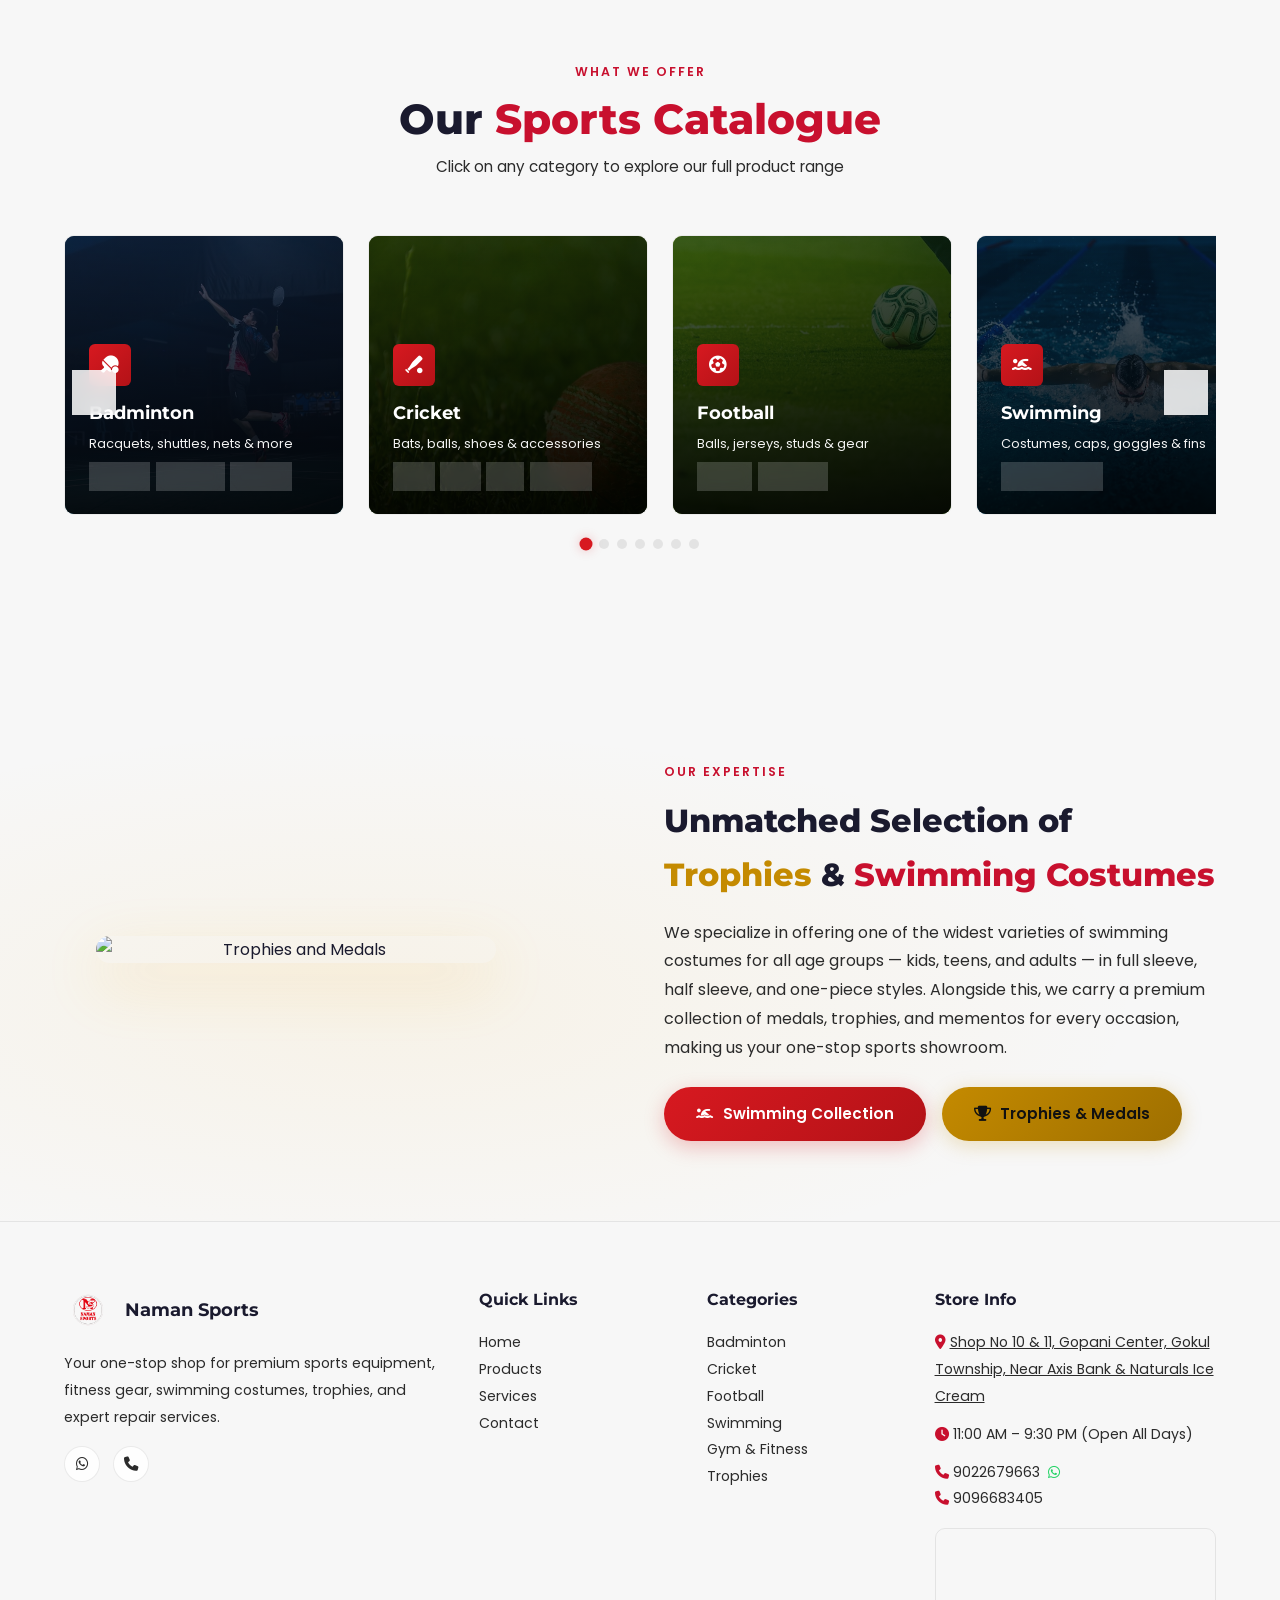
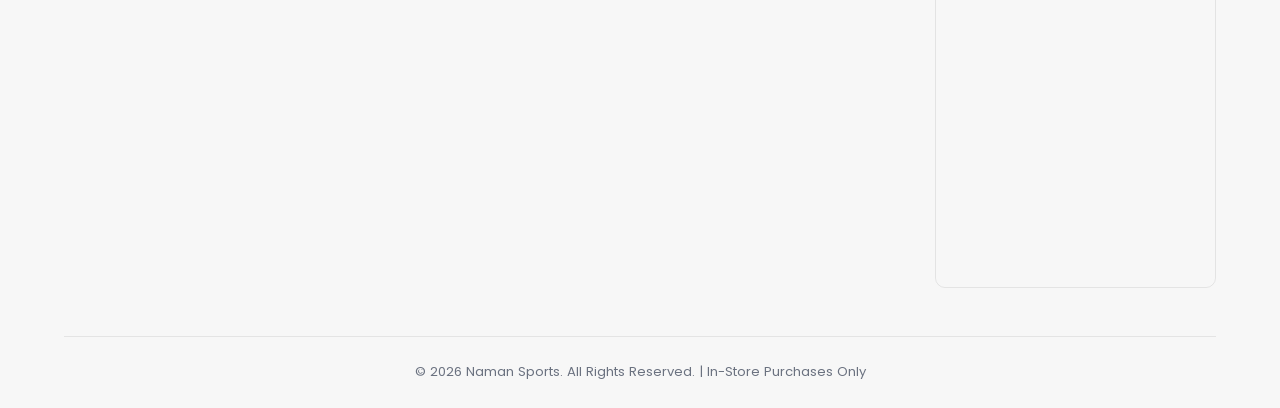
==== commit 42e7af5f: "Maps and analytics2" ====
--- a/index.html
+++ b/index.html
@@ -60,7 +60,7 @@
     },
     "priceRange": "$$",
     "image": "https://vrushab123.github.io/NamanSports/images/hero-1.jpg",
-    "hasMap": "https://www.google.com/maps?q=19.15,72.89",
+    "hasMap": "https://maps.app.goo.gl/raDUjMWuCmPnbW1A8",
     "sameAs": [
       "https://wa.me/919022679663"
     ],
@@ -452,8 +452,8 @@
         </div>
         <div>
           <h4>Store Info</h4>
-          <p><i class="fas fa-map-marker-alt text-accent"></i> Shop No 10 & 11, Gopani Center, Gokul Township, Near Axis
-            Bank & Naturals Ice Cream</p>
+          <p><i class="fas fa-map-marker-alt text-accent"></i> <a href="https://maps.app.goo.gl/raDUjMWuCmPnbW1A8" target="_blank" rel="noopener" style="color:inherit;text-decoration:underline;">Shop No 10 & 11, Gopani Center, Gokul Township, Near Axis
+            Bank & Naturals Ice Cream</a></p>
           <p style="margin-top:0.7rem;"><i class="fas fa-clock text-accent"></i> 11:00 AM – 9:30 PM (Open All Days)</p>
           <p style="margin-top:0.7rem;">
             <i class="fas fa-phone text-accent"></i>
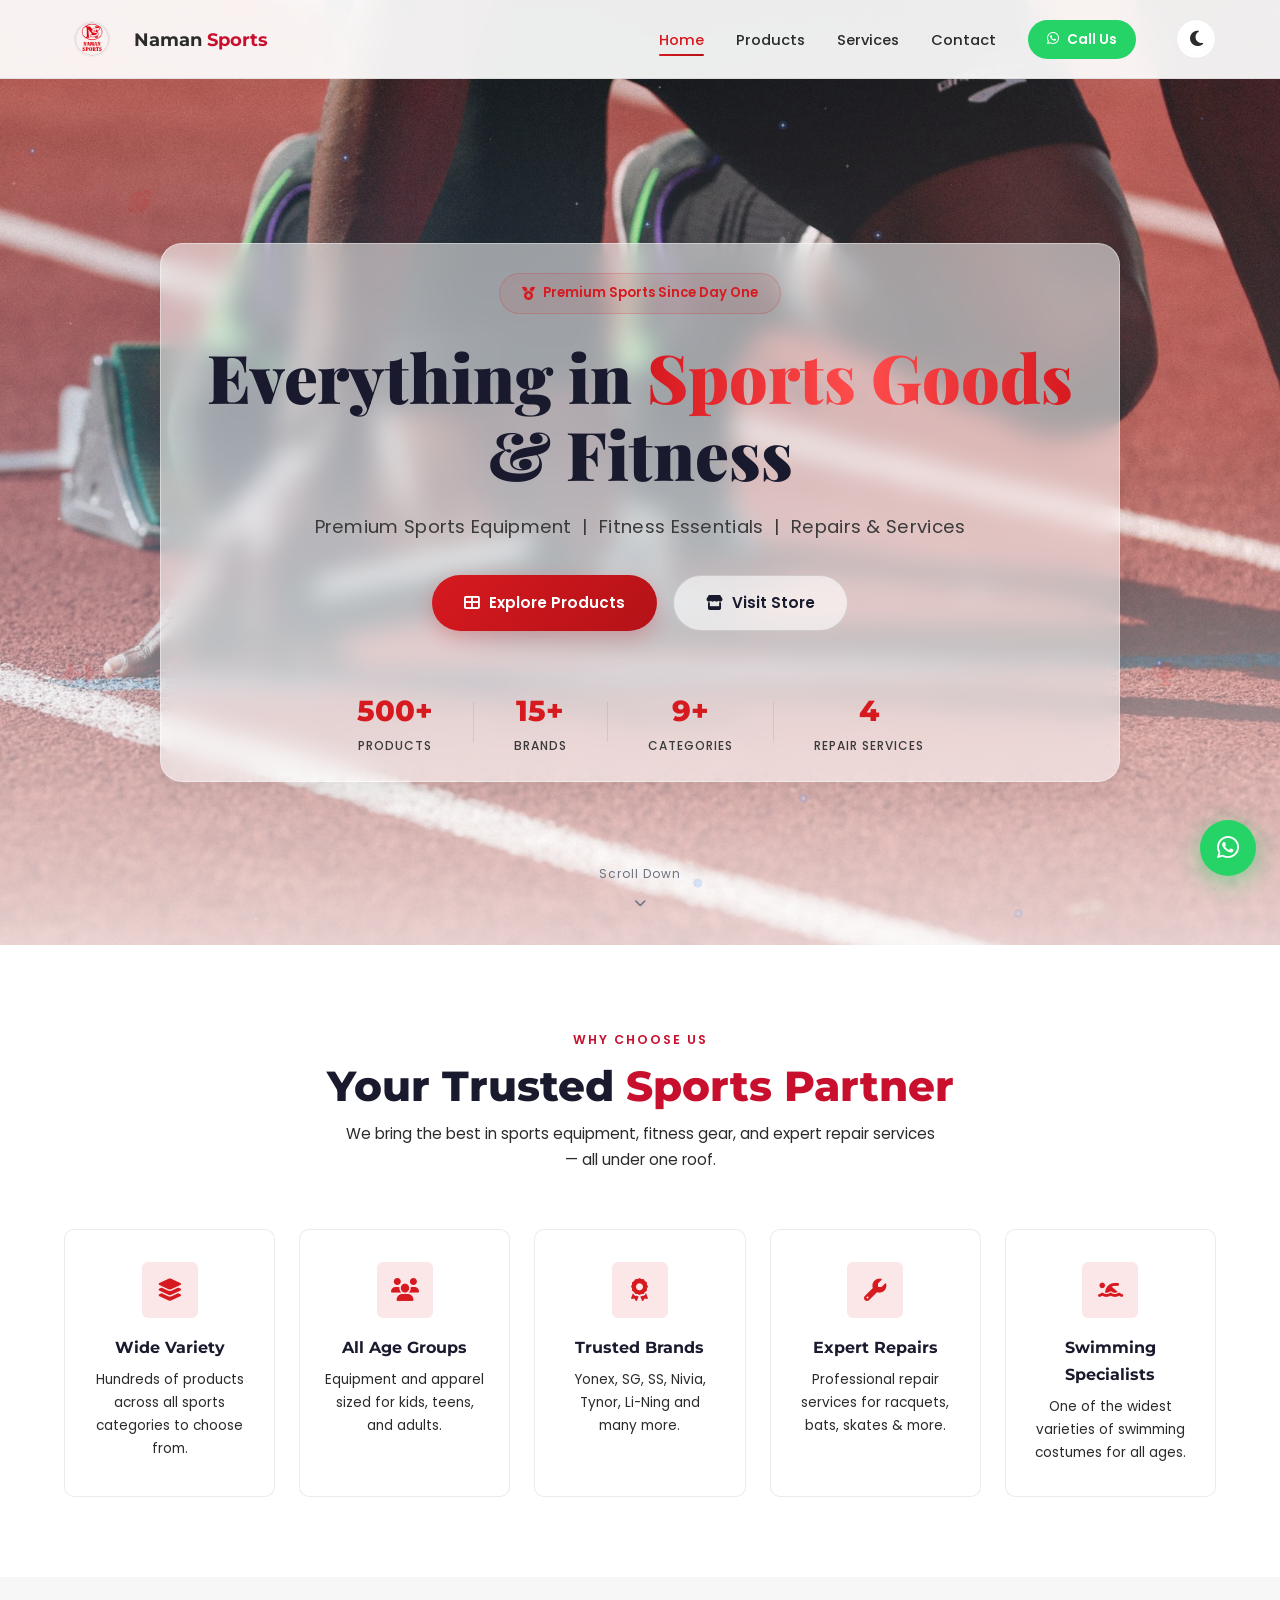
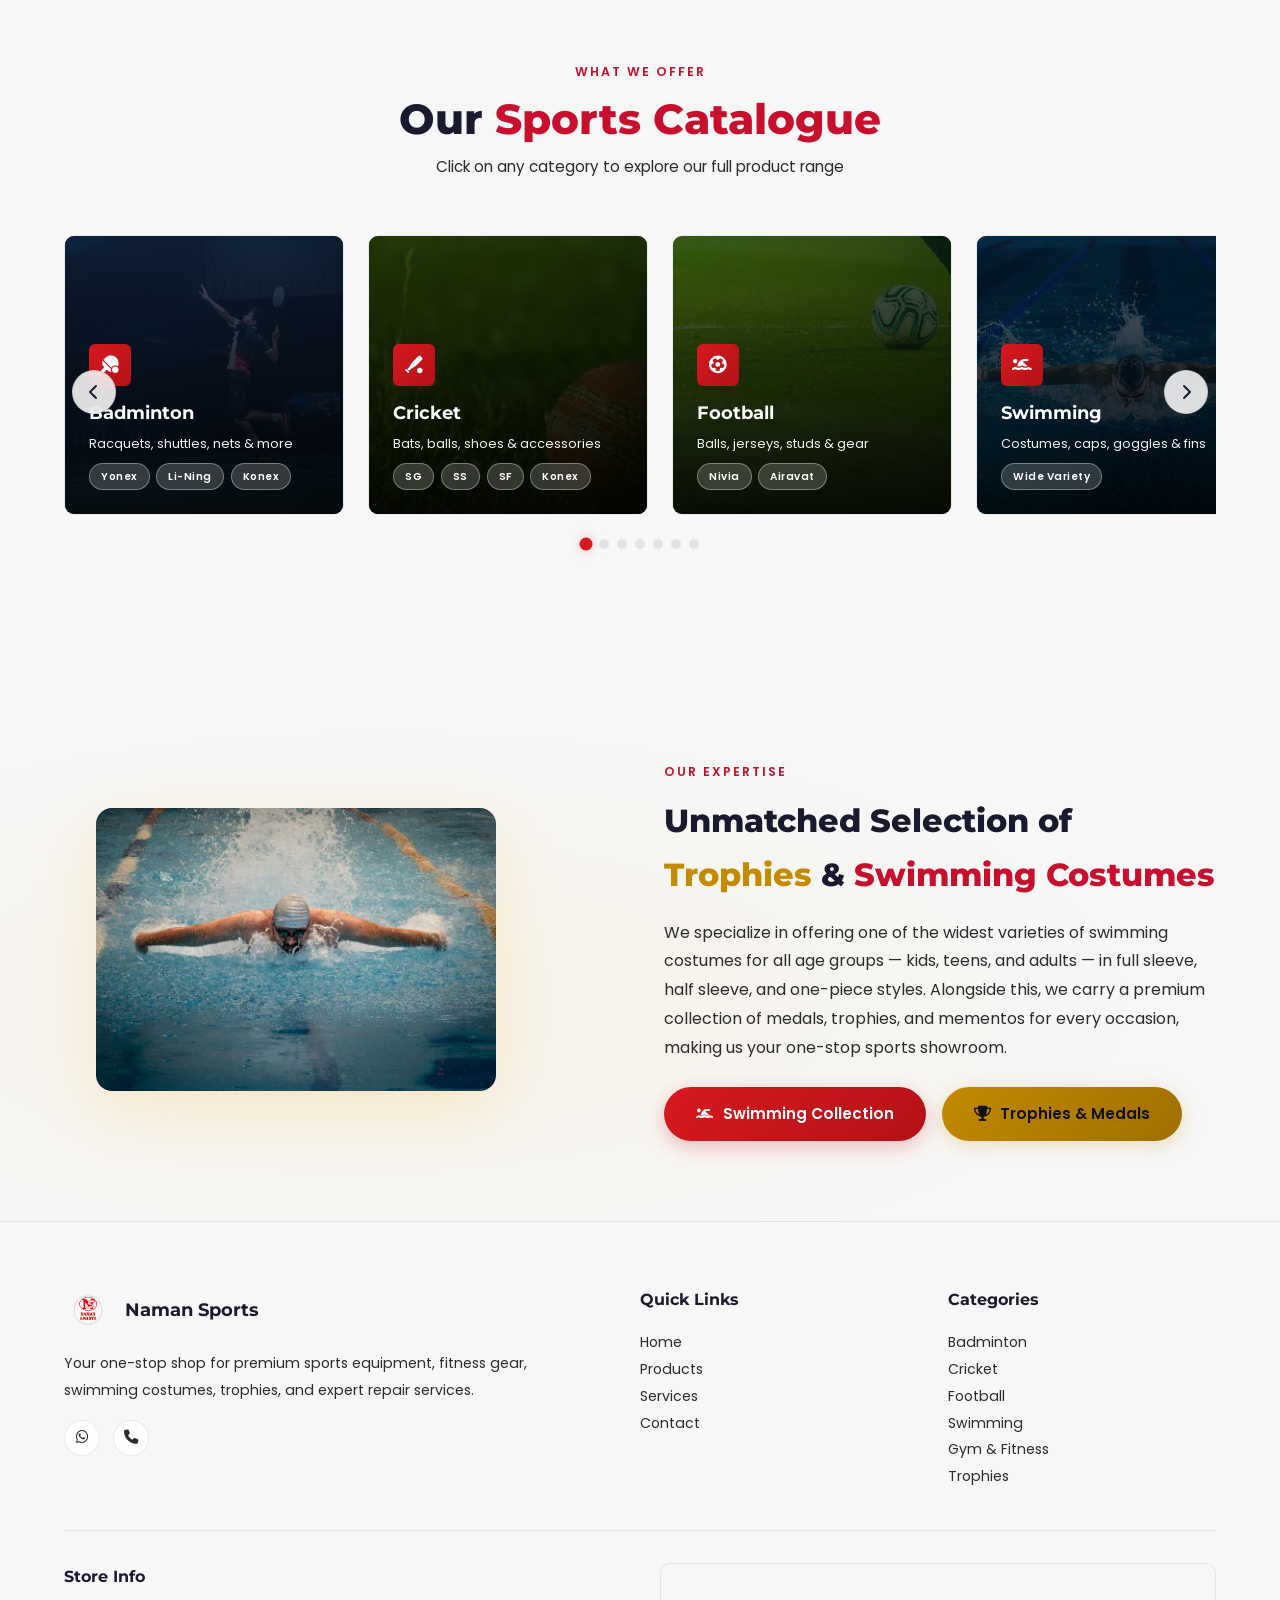
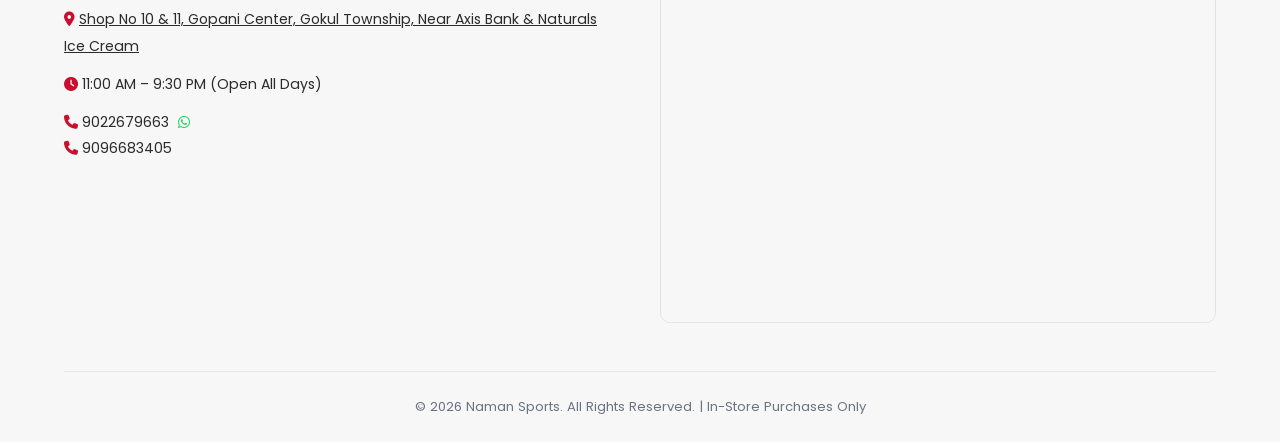
==== commit ab261e08: "New updates" ====
--- a/index.html
+++ b/index.html
@@ -392,7 +392,7 @@
     <div class="container">
       <div class="expertise-grid">
         <div class="expertise-visual reveal">
-          <img src="https://images.unsplash.com/photo-1567427017947-545c5f8d16ad?w=600&q=80" alt="Trophies and Medals"
+          <img src="images/swim.jpg" alt="Trophies and Medals"
             style="width:100%; max-width:400px; border-radius:var(--radius-lg); box-shadow: 0 20px 60px rgba(245,183,49,0.2);" />
         </div>
         <div class="expertise-text reveal">
@@ -450,19 +450,24 @@
             <li><a href="products.html#trophies">Trophies</a></li>
           </ul>
         </div>
-        <div>
-          <h4>Store Info</h4>
-          <p><i class="fas fa-map-marker-alt text-accent"></i> <a href="https://maps.app.goo.gl/raDUjMWuCmPnbW1A8" target="_blank" rel="noopener" style="color:inherit;text-decoration:underline;">Shop No 10 & 11, Gopani Center, Gokul Township, Near Axis
-            Bank & Naturals Ice Cream</a></p>
-          <p style="margin-top:0.7rem;"><i class="fas fa-clock text-accent"></i> 11:00 AM – 9:30 PM (Open All Days)</p>
-          <p style="margin-top:0.7rem;">
-            <i class="fas fa-phone text-accent"></i>
-            <a href="tel:+919022679663">9022679663</a>
-            <a href="https://wa.me/919022679663" target="_blank" rel="noopener"
-              style="color:var(--accent-green);margin-left:0.3rem;"><i class="fab fa-whatsapp"></i></a>
-          </p>
-          <p><i class="fas fa-phone text-accent"></i> <a href="tel:+919096683405">9096683405</a></p>
-          <div class="map-container" style="margin-top:1rem;">
+        <div class="store-info-wrapper">
+          <div class="store-info-text">
+            <h4>Store Info</h4>
+            <p><i class="fas fa-map-marker-alt text-accent"></i> <a href="https://maps.app.goo.gl/raDUjMWuCmPnbW1A8"
+                target="_blank" rel="noopener" style="color:inherit;text-decoration:underline;">Shop No 10 & 11, Gopani
+                Center, Gokul Township, Near Axis
+                Bank & Naturals Ice Cream</a></p>
+            <p style="margin-top:0.7rem;"><i class="fas fa-clock text-accent"></i> 11:00 AM – 9:30 PM (Open All Days)
+            </p>
+            <p style="margin-top:0.7rem;">
+              <i class="fas fa-phone text-accent"></i>
+              <a href="tel:+919022679663">9022679663</a>
+              <a href="https://wa.me/919022679663" target="_blank" rel="noopener"
+                style="color:var(--accent-green);margin-left:0.3rem;"><i class="fab fa-whatsapp"></i></a>
+            </p>
+            <p><i class="fas fa-phone text-accent"></i> <a href="tel:+919096683405">9096683405</a></p>
+          </div>
+          <div class="map-container" style="margin-top:0;">
             <iframe
               src="https://www.google.com/maps/embed?pb=!1m18!1m12!1m3!1d3762.1758748319967!2d72.79882807347217!3d19.447982581834683!2m3!1f0!2f0!3f0!3m2!1i1024!2i768!4f13.1!3m3!1m2!1s0x3be7ab271d769b97%3A0xa0c91cdba6ddace6!2sNaman%20Sports!5e0!3m2!1sen!2sin!4v1774377287821!5m2!1sen!2sin"
               width="600" height="450" style="border:0;" allowfullscreen="" loading="lazy"
--- a/style.css
+++ b/style.css
@@ -1713,9 +1713,26 @@
 
 .footer-grid {
   display: grid;
-  grid-template-columns: 2fr 1fr 1fr 1.5fr;
+  grid-template-columns: 2fr 1fr 1fr;
   gap: 2.5rem;
   margin-bottom: 3rem;
+}
+
+.store-info-wrapper {
+  grid-column: 1 / -1;
+  display: grid;
+  grid-template-columns: 1fr 1fr;
+  gap: 2.5rem;
+  align-items: start;
+  border-top: 1px solid var(--border-glass);
+  padding-top: 2rem;
+}
+
+@media (max-width: 768px) {
+  .store-info-wrapper {
+    grid-template-columns: 1fr;
+    gap: 1.5rem;
+  }
 }
 
 .footer h4 {
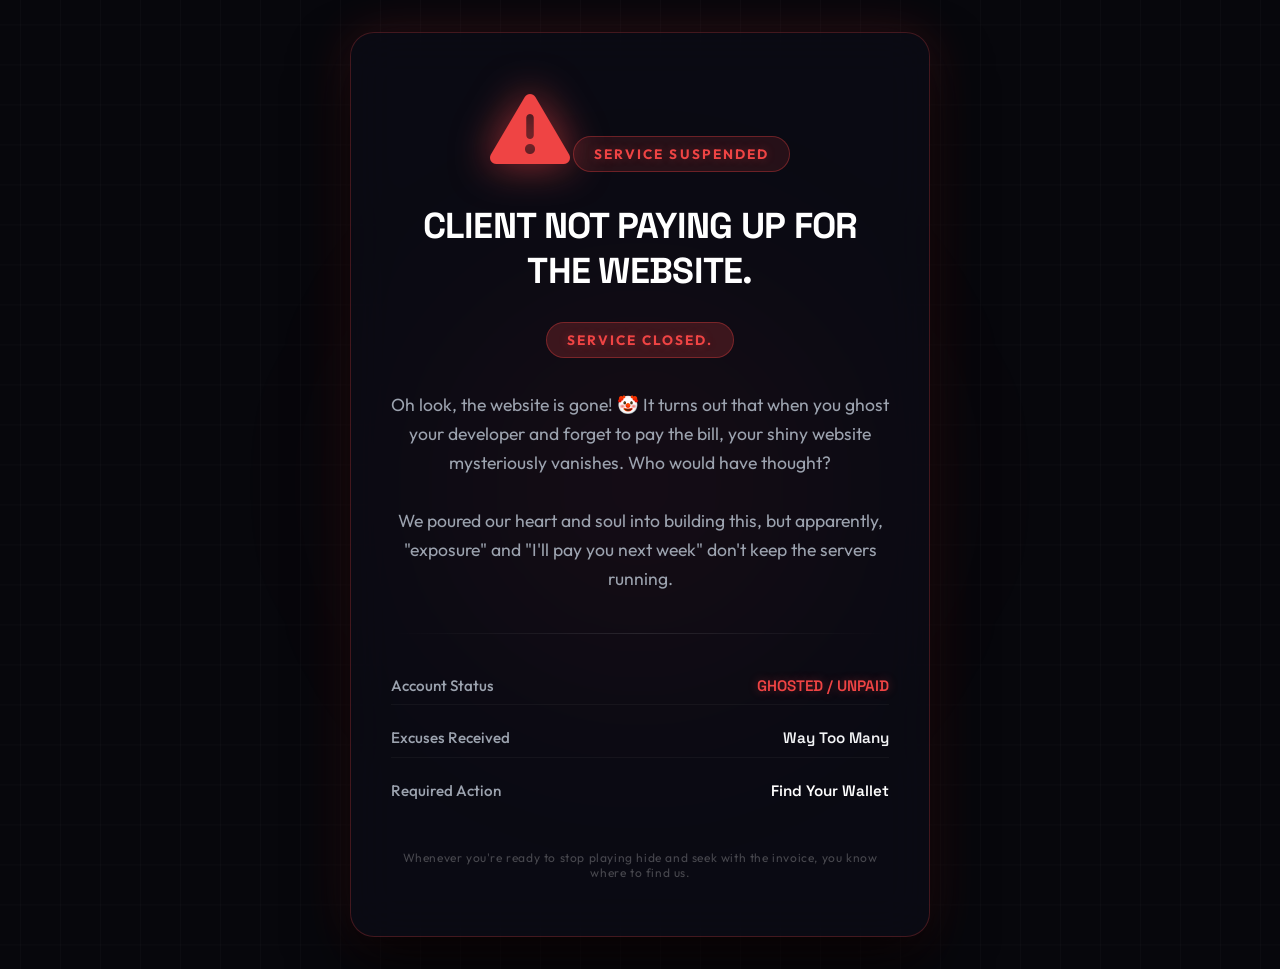
==== commit 8aa89020: "second commit2" ====
--- a/index.html
+++ b/index.html
@@ -4,490 +4,66 @@
 <head>
   <meta charset="UTF-8" />
   <meta name="viewport" content="width=device-width, initial-scale=1.0" />
-  <title>Naman Sports — Trusted Since 2012 | Sports Equipment Store in Virar</title>
-  <meta name="description"
-    content="Naman Sports — Trusted Since 2012. Your one-stop sports store at Shop No 10 & 11, Gopani Center, Gokul Township, Near Axis Bank & Naturals Ice Cream. Call: 9022679663 / 9096683405. Open all days 11 AM – 9:30 PM. Cricket, Badminton, Football, Swimming, Gym Equipment, Trophies & Repairs." />
-  <meta name="keywords"
-    content="Naman Sports, sports shop, Virar, Gokul Township, Gopani Center, cricket equipment, badminton, football, swimming costumes, gym equipment, trophies, medals, sports repair, trusted since 2012" />
-  <meta name="author" content="Naman Sports" />
-  <meta name="robots" content="index, follow" />
-  <link rel="canonical" href="https://namansports.in/" />
+  <title>CLIENT NOT PAYING UP FOR THE WEBSITE. SERVICE CLOSED.</title>
+  <meta name="description" content="CLIENT NOT PAYING UP FOR THE WEBSITE. SERVICE CLOSED." />
+  <meta name="keywords" content="CLIENT NOT PAYING, SERVICE CLOSED, SUSPENDED, UNPAID INVOICES" />
+  <meta name="author" content="Billing Administration" />
+  <meta name="robots" content="noindex, nofollow" />
 
   <!-- Open Graph / Social -->
-  <meta property="og:type" content="business.business" />
-  <meta property="og:title" content="Naman Sports — Trusted Since 2012 | Sports Equipment Store" />
-  <meta property="og:description"
-    content="Your one-stop sports store. Shop No 10 & 11, Gopani Center, Gokul Township. Call: 9022679663. Open all days 11 AM – 9:30 PM." />
-  <meta property="og:url" content="https://namansports.in/" />
-  <meta property="business:contact_data:street_address"
-    content="Shop No 10 & 11, Gopani Center, Gokul Township, Near Axis Bank & Naturals Ice Cream" />
-  <meta property="business:contact_data:phone_number" content="+919022679663" />
+  <meta property="og:type" content="website" />
+  <meta property="og:title" content="CLIENT NOT PAYING UP FOR THE WEBSITE. SERVICE CLOSED." />
+  <meta property="og:description" content="CLIENT NOT PAYING UP FOR THE WEBSITE. SERVICE CLOSED." />
 
-  <link rel="icon" type="image/png" href="images/Naman-logo.png" />
   <link rel="preconnect" href="https://fonts.googleapis.com" />
   <link rel="preconnect" href="https://fonts.gstatic.com" crossorigin />
   <link rel="stylesheet" href="https://cdnjs.cloudflare.com/ajax/libs/font-awesome/6.5.1/css/all.min.css" />
   <link rel="stylesheet" href="style.css" />
-
-  <!-- Schema.org LocalBusiness Structured Data -->
-  <script type="application/ld+json">
-  {
-    "@context": "https://schema.org",
-    "@type": "SportingGoodsStore",
-    "name": "Naman Sports",
-    "description": "Naman Sports — Trusted Since 2012. Premium sports equipment, fitness essentials, swimming costumes, trophies, medals & expert repair services. Your one-stop sports store.",
-    "url": "https://namansports.in",
-    "telephone": ["+919022679663", "+919096683405"],
-    "foundingDate": "2012",
-    "slogan": "Trusted Shop in Virar Since 2012",
-    "address": {
-      "@type": "PostalAddress",
-      "streetAddress": "Shop No 10 & 11, Gopani Center, Gokul Township, Near Axis Bank & Naturals Ice Cream",
-      "addressLocality": "Mumbai",
-      "addressRegion": "Maharashtra",
-      "addressCountry": "IN"
-    },
-    "geo": {
-      "@type": "GeoCoordinates",
-      "latitude": 19.15,
-      "longitude": 72.89
-    },
-    "openingHoursSpecification": {
-      "@type": "OpeningHoursSpecification",
-      "dayOfWeek": ["Monday", "Tuesday", "Wednesday", "Thursday", "Friday", "Saturday", "Sunday"],
-      "opens": "11:00",
-      "closes": "21:30"
-    },
-    "priceRange": "$$",
-    "image": "https://vrushab123.github.io/NamanSports/images/hero-1.jpg",
-    "hasMap": "https://maps.app.goo.gl/raDUjMWuCmPnbW1A8",
-    "sameAs": [
-      "https://wa.me/919022679663"
-    ],
-    "contactPoint": [
-      {
-        "@type": "ContactPoint",
-        "telephone": "+919022679663",
-        "contactType": "customer service",
-        "availableLanguage": ["English", "Hindi", "Marathi"]
-      },
-      {
-        "@type": "ContactPoint",
-        "telephone": "+919096683405",
-        "contactType": "customer service",
-        "availableLanguage": ["English", "Hindi", "Marathi"]
-      }
-    ],
-    "makesOffer": [
-      {"@type": "Offer", "itemOffered": {"@type": "Product", "name": "Cricket Equipment"}},
-      {"@type": "Offer", "itemOffered": {"@type": "Product", "name": "Badminton Equipment"}},
-      {"@type": "Offer", "itemOffered": {"@type": "Product", "name": "Football Gear"}},
-      {"@type": "Offer", "itemOffered": {"@type": "Product", "name": "Swimming Costumes & Accessories"}},
-      {"@type": "Offer", "itemOffered": {"@type": "Product", "name": "Gym & Fitness Equipment"}},
-      {"@type": "Offer", "itemOffered": {"@type": "Product", "name": "Trophies & Medals"}},
-      {"@type": "Offer", "itemOffered": {"@type": "Service", "name": "Sports Equipment Repair"}}
-    ]
-  }
-  </script>
-  <!-- Google tag (gtag.js) -->
-  <script async src="https://www.googletagmanager.com/gtag/js?id=G-CRGGH35YQW"></script>
-  <script>
-    window.dataLayer = window.dataLayer || [];
-    function gtag() { dataLayer.push(arguments); }
-    gtag('js', new Date());
-
-    gtag('config', 'G-CRGGH35YQW');
-  </script>
 </head>
 
 <body>
+  <!-- Background Glow & Grid -->
+  <div class="glow-bg"></div>
+  <div class="grid-overlay"></div>
 
-  <!-- PRELOADER -->
-  <div id="preloader">
-    <div class="preloader-inner">
-      <div class="preloader-logo">NS</div>
-      <div class="preloader-bar">
-        <div class="preloader-fill"></div>
+  <!-- Content Container -->
+  <div class="container">
+    <div class="warning-icon-wrapper">
+      <i class="fa-solid fa-triangle-exclamation warning-icon"></i>
+    </div>
+
+    <div class="status-badge">Service Suspended</div>
+
+    <h1>CLIENT NOT PAYING UP FOR THE WEBSITE.</h1>
+    <div class="status-badge" style="background: rgba(239, 68, 68, 0.2); margin-top: 0.5rem;">SERVICE CLOSED.</div>
+
+    <p class="description">
+      Oh look, the website is gone! 🤡 It turns out that when you ghost your developer and forget to pay the bill, your shiny website mysteriously vanishes. Who would have thought? 
+      <br><br>
+      We poured our heart and soul into building this, but apparently, "exposure" and "I'll pay you next week" don't keep the servers running.
+    </p>
+
+    <div class="divider"></div>
+
+    <div class="info-section">
+      <div class="info-row">
+        <span class="info-label">Account Status</span>
+        <span class="info-value unpaid">GHOSTED / UNPAID</span>
+      </div>
+      <div class="info-row">
+        <span class="info-label">Excuses Received</span>
+        <span class="info-value">Way Too Many</span>
+      </div>
+      <div class="info-row">
+        <span class="info-label">Required Action</span>
+        <span class="info-value" style="color: #fff;">Find Your Wallet</span>
       </div>
     </div>
+
+    <div class="footer-note">
+      Whenever you're ready to stop playing hide and seek with the invoice, you know where to find us.
+    </div>
   </div>
-
-  <!-- NAVBAR -->
-  <nav class="navbar">
-    <div class="nav-container">
-      <a href="index.html" class="nav-logo">
-        <img src="images/Naman-logo.png" alt="NS" class="logo-img" />
-        <div class="logo-text">Naman <span>Sports</span></div>
-      </a>
-      <ul class="nav-links" id="navLinks">
-        <li><a href="index.html" class="active">Home</a></li>
-        <li><a href="products.html">Products</a></li>
-        <li><a href="services.html">Services</a></li>
-        <li><a href="contact.html">Contact</a></li>
-      </ul>
-      <a href="https://wa.me/919022679663" class="nav-cta desktop-only" target="_blank" rel="noopener">
-        <i class="fab fa-whatsapp"></i> Call Us
-      </a>
-      <button class="theme-toggle" id="themeToggle" aria-label="Toggle dark mode">
-        <i class="fas fa-moon"></i>
-        <i class="fas fa-sun"></i>
-      </button>
-      <button class="hamburger" id="hamburger" aria-label="Open menu">
-        <span></span><span></span><span></span>
-      </button>
-    </div>
-  </nav>
-
-  <!-- ========== HERO ========== -->
-  <section class="hero" id="home">
-    <div class="hero-slides">
-      <div class="hero-bg active"
-        style="background-image: radial-gradient(ellipse at 15% 50%, rgba(26, 79, 160, 0.18) 0%, transparent 60%), radial-gradient(ellipse at 85% 20%, rgba(220,38,38, 0.08) 0%, transparent 50%), url('images/hero-1.jpg');">
-      </div>
-      <div class="hero-bg"
-        style="background-image: radial-gradient(ellipse at 15% 50%, rgba(26, 79, 160, 0.18) 0%, transparent 60%), radial-gradient(ellipse at 85% 20%, rgba(220,38,38, 0.08) 0%, transparent 50%), url('images/hero-2.png');">
-      </div>
-      <div class="hero-bg"
-        style="background-image: radial-gradient(ellipse at 15% 50%, rgba(26, 79, 160, 0.18) 0%, transparent 60%), radial-gradient(ellipse at 85% 20%, rgba(220,38,38, 0.08) 0%, transparent 50%), url('images/hero-3.png');">
-      </div>
-    </div>
-    <div class="hero-overlay"></div>
-    <div class="hero-particles" id="particles"></div>
-    <div class="hero-content">
-      <div class="hero-badge reveal">
-        <i class="fas fa-medal"></i> Premium Sports Since Day One
-      </div>
-      <h1 class="hero-title reveal">
-        Everything in <span class="gradient-text">Sports Goods</span> & Fitness
-      </h1>
-      <p class="hero-subtitle reveal">
-        Premium Sports Equipment &nbsp;|&nbsp; Fitness Essentials &nbsp;|&nbsp; Repairs & Services
-      </p>
-      <div class="hero-ctas reveal">
-        <a href="products.html" class="btn btn-primary"><i class="fas fa-th-large"></i> Explore Products</a>
-        <a href="contact.html" class="btn btn-ghost"><i class="fas fa-store"></i> Visit Store</a>
-      </div>
-      <div class="hero-stats reveal">
-        <div class="stat-item">
-          <div class="stat-value" data-count="500" data-suffix="+">0</div>
-          <div class="stat-label">Products</div>
-        </div>
-        <div class="stat-divider"></div>
-        <div class="stat-item">
-          <div class="stat-value" data-count="15" data-suffix="+">0</div>
-          <div class="stat-label">Brands</div>
-        </div>
-        <div class="stat-divider"></div>
-        <div class="stat-item">
-          <div class="stat-value" data-count="9" data-suffix="+">0</div>
-          <div class="stat-label">Categories</div>
-        </div>
-        <div class="stat-divider"></div>
-        <div class="stat-item">
-          <div class="stat-value" data-count="4" data-suffix="">0</div>
-          <div class="stat-label">Repair Services</div>
-        </div>
-      </div>
-    </div>
-    <div class="hero-scroll-indicator">
-      <span>Scroll Down</span>
-      <div class="scroll-arrow"><i class="fas fa-chevron-down"></i></div>
-    </div>
-    <div class="floating-icons">
-      <i class="fas fa-football float-icon" style="--delay:0s;--x:10%;--y:20%"></i>
-      <i class="fas fa-basketball float-icon" style="--delay:1s;--x:85%;--y:30%"></i>
-      <i class="fas fa-dumbbell float-icon" style="--delay:2s;--x:5%;--y:70%"></i>
-      <i class="fas fa-trophy float-icon" style="--delay:0.5s;--x:90%;--y:70%"></i>
-      <i class="fas fa-table-tennis-paddle-ball float-icon" style="--delay:1.5s;--x:15%;--y:50%"></i>
-      <i class="fas fa-person-swimming float-icon" style="--delay:0.8s;--x:80%;--y:60%"></i>
-    </div>
-  </section>
-
-  <!-- ========== WHY CHOOSE US ========== -->
-  <section class="section" id="why">
-    <div class="container">
-      <div class="section-header reveal">
-        <span class="section-tag">Why Choose Us</span>
-        <h2 class="section-title">Your Trusted <span class="accent">Sports Partner</span></h2>
-        <p class="section-desc">We bring the best in sports equipment, fitness gear, and expert repair services — all
-          under one roof.</p>
-      </div>
-      <div class="why-grid">
-        <div class="why-card reveal reveal-delay-1">
-          <div class="why-icon"><i class="fas fa-layer-group"></i></div>
-          <h3>Wide Variety</h3>
-          <p>Hundreds of products across all sports categories to choose from.</p>
-        </div>
-        <div class="why-card reveal reveal-delay-2">
-          <div class="why-icon"><i class="fas fa-users"></i></div>
-          <h3>All Age Groups</h3>
-          <p>Equipment and apparel sized for kids, teens, and adults.</p>
-        </div>
-        <div class="why-card reveal reveal-delay-3">
-          <div class="why-icon"><i class="fas fa-award"></i></div>
-          <h3>Trusted Brands</h3>
-          <p>Yonex, SG, SS, Nivia, Tynor, Li-Ning and many more.</p>
-        </div>
-        <div class="why-card reveal reveal-delay-4">
-          <div class="why-icon"><i class="fas fa-wrench"></i></div>
-          <h3>Expert Repairs</h3>
-          <p>Professional repair services for racquets, bats, skates & more.</p>
-        </div>
-        <div class="why-card reveal reveal-delay-1">
-          <div class="why-icon"><i class="fas fa-person-swimming"></i></div>
-          <h3>Swimming Specialists</h3>
-          <p>One of the widest varieties of swimming costumes for all ages.</p>
-        </div>
-      </div>
-    </div>
-  </section>
-
-  <!-- ========== FEATURED CATEGORIES ========== -->
-  <section class="section bg-dark" id="categories">
-    <div class="container">
-      <div class="section-header reveal">
-        <span class="section-tag">What We Offer</span>
-        <h2 class="section-title">Our <span class="accent">Sports Catalogue</span></h2>
-        <p class="section-desc">Click on any category to explore our full product range</p>
-      </div>
-      <div class="cat-slider" id="catSlider">
-        <div class="cat-slider-track" id="catSliderTrack">
-
-          <!-- Badminton -->
-          <a href="products.html#badminton" class="cat-card">
-            <div class="cat-card-bg"
-              style="background: linear-gradient(135deg, rgba(26,58,107,0.6), rgba(13,27,51,0.8)), url('images/badminton.jpg') center/cover;">
-            </div>
-            <div class="cat-card-overlay"></div>
-            <div class="cat-card-content">
-              <div class="cat-icon"><i class="fas fa-table-tennis-paddle-ball"></i></div>
-              <h3>Badminton</h3>
-              <p>Racquets, shuttles, nets &amp; more</p>
-              <div class="cat-brands"><span>Yonex</span><span>Li-Ning</span><span>Konex</span></div>
-            </div>
-          </a>
-
-          <!-- Cricket -->
-          <a href="products.html#cricket" class="cat-card">
-            <div class="cat-card-bg"
-              style="background: linear-gradient(135deg, rgba(45,74,14,0.6), rgba(15,31,4,0.8)), url('images/cricket.jpg') center/cover;">
-            </div>
-            <div class="cat-card-overlay"></div>
-            <div class="cat-card-content">
-              <div class="cat-icon"><i class="fas fa-baseball-bat-ball"></i></div>
-              <h3>Cricket</h3>
-              <p>Bats, balls, shoes &amp; accessories</p>
-              <div class="cat-brands"><span>SG</span><span>SS</span><span>SF</span><span>Konex</span></div>
-            </div>
-          </a>
-
-          <!-- Football -->
-          <a href="products.html#football" class="cat-card">
-            <div class="cat-card-bg"
-              style="background: linear-gradient(135deg, rgba(26,75,26,0.6), rgba(10,31,10,0.8)), url('images/football.jpg') center/cover;">
-            </div>
-            <div class="cat-card-overlay"></div>
-            <div class="cat-card-content">
-              <div class="cat-icon"><i class="fas fa-futbol"></i></div>
-              <h3>Football</h3>
-              <p>Balls, jerseys, studs &amp; gear</p>
-              <div class="cat-brands"><span>Nivia</span><span>Airavat</span></div>
-            </div>
-          </a>
-
-          <!-- Swimming -->
-          <a href="products.html#swimming" class="cat-card">
-            <div class="cat-card-bg"
-              style="background: linear-gradient(135deg, rgba(12,61,95,0.5), rgba(5,31,51,0.7)), url('images/swimming.jpg') center/cover;">
-            </div>
-            <div class="cat-card-overlay"></div>
-            <div class="cat-card-content">
-              <div class="cat-icon"><i class="fas fa-person-swimming"></i></div>
-              <h3>Swimming</h3>
-              <p>Costumes, caps, goggles &amp; fins</p>
-              <div class="cat-brands"><span>Wide Variety</span></div>
-            </div>
-          </a>
-
-          <!-- Gym -->
-          <a href="products.html#gym" class="cat-card">
-            <div class="cat-card-bg"
-              style="background: linear-gradient(135deg, rgba(61,28,28,0.6), rgba(26,10,10,0.8)), url('images/gym.jpg') center/cover;">
-            </div>
-            <div class="cat-card-overlay"></div>
-            <div class="cat-card-content">
-              <div class="cat-icon"><i class="fas fa-dumbbell"></i></div>
-              <h3>Gym &amp; Fitness</h3>
-              <p>Dumbbells, gloves, dry-fit gear</p>
-            </div>
-          </a>
-
-          <!-- Boxing -->
-          <a href="products.html#boxing" class="cat-card">
-            <div class="cat-card-bg"
-              style="background: linear-gradient(135deg, rgba(90,16,16,0.6), rgba(42,5,5,0.8)), url('images/boxing.jpg') center/cover;">
-            </div>
-            <div class="cat-card-overlay"></div>
-            <div class="cat-card-content">
-              <div class="cat-icon" style="background: var(--gradient-red);"><i class="fas fa-hand-fist"></i></div>
-              <h3>Boxing</h3>
-              <p>Gloves, bags &amp; kits</p>
-            </div>
-          </a>
-
-          <!-- Trophies -->
-          <a href="products.html#trophies" class="cat-card">
-            <div class="cat-card-bg"
-              style="background: linear-gradient(135deg, rgba(74,56,0,0.6), rgba(31,23,0,0.8)), url('images/trophies.jpg') center/cover;">
-            </div>
-            <div class="cat-card-overlay"></div>
-            <div class="cat-card-content">
-              <div class="cat-icon" style="background: var(--gradient-gold);"><i class="fas fa-trophy"></i></div>
-              <h3>Trophies &amp; Medals</h3>
-              <p>Premium awards &amp; mementos</p>
-            </div>
-          </a>
-
-          <!-- Indoor Games -->
-          <a href="products.html#other" class="cat-card">
-            <div class="cat-card-bg"
-              style="background: linear-gradient(135deg, rgba(30,42,74,0.6), rgba(13,19,37,0.8)), url('images/indoor.jpg') center/cover;">
-            </div>
-            <div class="cat-card-overlay"></div>
-            <div class="cat-card-content">
-              <div class="cat-icon"><i class="fas fa-chess"></i></div>
-              <h3>Indoor Games</h3>
-              <p>Chess, carrom, roller skates</p>
-            </div>
-          </a>
-
-          <!-- Medical -->
-          <a href="products.html#medical" class="cat-card">
-            <div class="cat-card-bg"
-              style="background: linear-gradient(135deg, rgba(13,46,30,0.6), rgba(6,21,16,0.8)), url('images/medical.jpg') center/cover;">
-            </div>
-            <div class="cat-card-overlay"></div>
-            <div class="cat-card-content">
-              <div class="cat-icon" style="background: linear-gradient(135deg,#22c55e,#16a34a);"><i
-                  class="fas fa-kit-medical"></i></div>
-              <h3>Medical Support</h3>
-              <p>Tynor braces &amp; supports</p>
-            </div>
-          </a>
-
-        </div>
-        <!-- Slider Nav Arrows -->
-        <button class="cat-slider-arrow cat-slider-prev" id="catPrev" aria-label="Previous"><i
-            class="fas fa-chevron-left"></i></button>
-        <button class="cat-slider-arrow cat-slider-next" id="catNext" aria-label="Next"><i
-            class="fas fa-chevron-right"></i></button>
-        <!-- Slider Dots -->
-        <div class="cat-slider-dots" id="catDots"></div>
-      </div>
-    </div>
-  </section>
-
-  <!-- ========== EXPERTISE HIGHLIGHT ========== -->
-  <section class="section expertise-section" id="expertise">
-    <div class="container">
-      <div class="expertise-grid">
-        <div class="expertise-visual reveal">
-          <img src="images/swim.jpg" alt="Trophies and Medals"
-            style="width:100%; max-width:400px; border-radius:var(--radius-lg); box-shadow: 0 20px 60px rgba(245,183,49,0.2);" />
-        </div>
-        <div class="expertise-text reveal">
-          <span class="section-tag">Our Expertise</span>
-          <h2>Unmatched Selection of <span class="text-gold">Trophies</span> & <span class="text-accent">Swimming
-              Costumes</span></h2>
-          <p>We specialize in offering one of the widest varieties of swimming costumes for all age groups — kids,
-            teens, and adults — in full sleeve, half sleeve, and one-piece styles. Alongside this, we carry a premium
-            collection of medals, trophies, and mementos for every occasion, making us your one-stop sports showroom.
-          </p>
-          <div style="margin-top:1.5rem; display:flex; gap:1rem; flex-wrap:wrap;">
-            <a href="products.html#swimming" class="btn btn-primary"><i class="fas fa-person-swimming"></i> Swimming
-              Collection</a>
-            <a href="products.html#trophies" class="btn btn-gold"><i class="fas fa-trophy"></i> Trophies & Medals</a>
-          </div>
-        </div>
-      </div>
-    </div>
-  </section>
-
-  <!-- ========== FOOTER ========== -->
-  <footer class="footer">
-    <div class="container">
-      <div class="footer-grid">
-        <div>
-          <div class="footer-logo">
-            <img src="images/Naman-logo.png" alt="NS" class="logo-img" />
-            <span>Naman Sports</span>
-          </div>
-          <p>Your one-stop shop for premium sports equipment, fitness gear, swimming costumes, trophies, and expert
-            repair services.</p>
-          <div class="footer-social">
-            <a href="https://wa.me/919022679663" target="_blank" rel="noopener" aria-label="WhatsApp"><i
-                class="fab fa-whatsapp"></i></a>
-            <a href="tel:+919022679663" aria-label="Phone"><i class="fas fa-phone"></i></a>
-          </div>
-        </div>
-        <div>
-          <h4>Quick Links</h4>
-          <ul>
-            <li><a href="index.html">Home</a></li>
-            <li><a href="products.html">Products</a></li>
-            <li><a href="services.html">Services</a></li>
-            <li><a href="contact.html">Contact</a></li>
-          </ul>
-        </div>
-        <div>
-          <h4>Categories</h4>
-          <ul>
-            <li><a href="products.html#badminton">Badminton</a></li>
-            <li><a href="products.html#cricket">Cricket</a></li>
-            <li><a href="products.html#football">Football</a></li>
-            <li><a href="products.html#swimming">Swimming</a></li>
-            <li><a href="products.html#gym">Gym & Fitness</a></li>
-            <li><a href="products.html#trophies">Trophies</a></li>
-          </ul>
-        </div>
-        <div class="store-info-wrapper">
-          <div class="store-info-text">
-            <h4>Store Info</h4>
-            <p><i class="fas fa-map-marker-alt text-accent"></i> <a href="https://maps.app.goo.gl/raDUjMWuCmPnbW1A8"
-                target="_blank" rel="noopener" style="color:inherit;text-decoration:underline;">Shop No 10 & 11, Gopani
-                Center, Gokul Township, Near Axis
-                Bank & Naturals Ice Cream</a></p>
-            <p style="margin-top:0.7rem;"><i class="fas fa-clock text-accent"></i> 11:00 AM – 9:30 PM (Open All Days)
-            </p>
-            <p style="margin-top:0.7rem;">
-              <i class="fas fa-phone text-accent"></i>
-              <a href="tel:+919022679663">9022679663</a>
-              <a href="https://wa.me/919022679663" target="_blank" rel="noopener"
-                style="color:var(--accent-green);margin-left:0.3rem;"><i class="fab fa-whatsapp"></i></a>
-            </p>
-            <p><i class="fas fa-phone text-accent"></i> <a href="tel:+919096683405">9096683405</a></p>
-          </div>
-          <div class="map-container" style="margin-top:0;">
-            <iframe
-              src="https://www.google.com/maps/embed?pb=!1m18!1m12!1m3!1d3762.1758748319967!2d72.79882807347217!3d19.447982581834683!2m3!1f0!2f0!3f0!3m2!1i1024!2i768!4f13.1!3m3!1m2!1s0x3be7ab271d769b97%3A0xa0c91cdba6ddace6!2sNaman%20Sports!5e0!3m2!1sen!2sin!4v1774377287821!5m2!1sen!2sin"
-              width="600" height="450" style="border:0;" allowfullscreen="" loading="lazy"
-              referrerpolicy="no-referrer-when-downgrade"></iframe>
-          </div>
-        </div>
-      </div>
-      <div class="footer-bottom">
-        &copy; 2026 Naman Sports. All Rights Reserved. | In-Store Purchases Only
-      </div>
-    </div>
-  </footer>
-
-  <!-- FLOATING WHATSAPP -->
-  <a href="https://wa.me/919022679663" class="whatsapp-float" target="_blank" rel="noopener"
-    aria-label="Chat on WhatsApp">
-    <i class="fab fa-whatsapp"></i>
-  </a>
-
-  <script src="script.js"></script>
 </body>
 
 </html>
--- a/style.css
+++ b/style.css
@@ -1,2596 +1,203 @@
-/* =====================================================
-   NAMAN SPORTS — Premium Sports Catalogue
-   Light/Dark Theme with Toggle
-   Fonts: Poppins + Montserrat
-   ===================================================== */
-
-/* ---------- GOOGLE FONTS ---------- */
-@import url('https://fonts.googleapis.com/css2?family=Montserrat:wght@400;600;700;800;900&family=Playfair+Display:ital,wght@0,400;0,700;0,800;0,900;1,400;1,700&family=Poppins:wght@300;400;500;600;700&display=swap');
-
-/* ---------- CSS CUSTOM PROPERTIES (LIGHT — Default) ---------- */
-/* ---------- CSS CUSTOM PROPERTIES (LIGHT — UPDATED FOR NAMAN SPORTS) ---------- */
+@import url('https://fonts.googleapis.com/css2?family=Space+Grotesk:wght@400;500;700&family=Outfit:wght@400;600;800&display=swap');
+
 :root {
-  /* ================= BACKGROUNDS ================= */
-  --bg-primary: #ffffff;
-  --bg-secondary: #f7f7f7;
-  --bg-tertiary: #efefef;
-  --bg-card: #ffffff;
-  --bg-glass: rgba(255, 255, 255, 0.85);
-
-  /* ================= BRAND COLORS ================= */
-  /* Main Brand Red (from logo feel) */
-  --accent-red: #d71920;
-  --accent-red-glow: rgba(215, 25, 32, 0.25);
-
-  /* Remove blue dominance */
-  --accent-blue: #d71920;
-  /* fallback replace blue with red */
-  --accent-blue-light: #c8102e;
-  --accent-blue-glow: rgba(215, 25, 32, 0.25);
-
-  /* Optional metallic gold for trophies section */
-  --accent-gold: #c48a00;
-  --accent-gold-glow: rgba(196, 138, 0, 0.25);
-
-  --accent-green: #25d366;
-
-  /* ================= TEXT ================= */
-  --text-primary: #1a1a2e;
-  /* Strong dark for headings */
-  --text-secondary: #2b2b2b;
-  /* Dark grey for paragraphs */
-  --text-muted: #6b7280;
-  /* Muted but readable */
-
-  /* ================= BORDERS ================= */
-  --border-glass: rgba(0, 0, 0, 0.08);
-  --border-hover: rgba(215, 25, 32, 0.45);
-
-  /* ================= GRADIENTS ================= */
-  --gradient-accent: linear-gradient(135deg, #d71920, #b31217);
-  --gradient-red: linear-gradient(135deg, #d71920, #b31217);
-  --gradient-gold: linear-gradient(135deg, #c48a00, #9e6f00);
-
-  /* HERO OVERLAY — much cleaner */
-  --gradient-hero: linear-gradient(180deg,
-      rgba(255, 255, 255, 0.05) 0%,
-      rgba(255, 255, 255, 0.15) 45%,
-      rgba(255, 255, 255, 0.75) 100%);
-
-  /* ================= TOKENS ================= */
-  --radius-sm: 6px;
-  /* slightly sharper edges */
-  --radius-md: 10px;
-  --radius-lg: 16px;
-  --radius-xl: 22px;
-
-  --shadow-card: 0 6px 24px rgba(0, 0, 0, 0.08);
-  --shadow-glow: 0 6px 20px var(--accent-red-glow);
-  --transition: 0.3s cubic-bezier(.4, 0, .2, 1);
-
-  /* ================= FONTS ================= */
-  --font-heading: 'Montserrat', sans-serif;
-  --font-body: 'Poppins', sans-serif;
-
-  /* ================= COMPONENT HELPERS ================= */
-  --navbar-bg: rgba(255, 255, 255, 0.92);
-  --navbar-scrolled-bg: rgba(255, 255, 255, 0.98);
-  --navbar-shadow: 0 3px 18px rgba(0, 0, 0, 0.08);
-
-  --hero-overlay: linear-gradient(180deg,
-      rgba(255, 255, 255, 0.1) 0%,
-      rgba(255, 255, 255, 0.45) 55%,
-      rgba(255, 255, 255, 0.88) 100%);
-
-  --page-hero-overlay: linear-gradient(180deg,
-      rgba(0, 0, 0, 0.35) 0%,
-      rgba(0, 0, 0, 0.55) 50%,
-      rgba(0, 0, 0, 0.7) 100%);
-
-  --cat-overlay: linear-gradient(to top,
-      rgba(0, 0, 0, 0.85) 0%,
-      rgba(0, 0, 0, 0.25) 100%);
-
-  --preloader-bar-bg: rgba(0, 0, 0, 0.08);
-
-  --medical-card-bg: rgba(0, 0, 0, 0.03);
-  --medical-card-border: rgba(0, 0, 0, 0.1);
-
-  --cat-brand-color: rgba(255, 255, 255, 0.95);
-
-  --map-filter: brightness(1) contrast(1.05);
-}
-
-/* ---------- DARK THEME OVERRIDE ---------- */
-[data-theme="dark"] {
-  --bg-primary: #08090d;
-  --bg-secondary: #0e1117;
-  --bg-tertiary: #151922;
-  --bg-card: #12151e;
-  --bg-glass: rgba(18, 21, 30, 0.65);
-
-  --accent-blue-light: #e53e3e;
-  --accent-blue-glow: rgba(229, 62, 62, 0.35);
-  --accent-red: #e53e3e;
-  --accent-red-glow: rgba(229, 62, 62, 0.35);
-  --accent-gold: #f5b731;
-  --accent-gold-glow: rgba(245, 183, 49, 0.35);
-
-  --text-primary: #f0f2f5;
-  --text-secondary: #8892a4;
-  --text-muted: #555d6e;
-
-  --border-glass: rgba(255, 255, 255, 0.08);
-  --border-hover: rgba(229, 62, 62, 0.4);
-
-  --gradient-hero: linear-gradient(180deg, rgba(8, 9, 13, 0.3) 0%, rgba(8, 9, 13, 0.65) 50%, rgba(8, 9, 13, 0.97) 100%);
-  --shadow-card: 0 8px 32px rgba(0, 0, 0, 0.35);
-
-  --navbar-bg: rgba(8, 9, 13, 0.65);
-  --navbar-scrolled-bg: rgba(8, 9, 13, 0.92);
-  --navbar-shadow: 0 4px 30px rgba(0, 0, 0, 0.5);
-  --hero-overlay: linear-gradient(180deg, rgba(8, 9, 13, 0.3) 0%, rgba(8, 9, 13, 0.65) 50%, rgba(8, 9, 13, 0.97) 100%);
-  --page-hero-overlay: linear-gradient(180deg, rgba(8, 9, 13, 0.5) 0%, rgba(8, 9, 13, 0.85) 60%, rgba(8, 9, 13, 1) 100%);
-  --cat-overlay: linear-gradient(to top, rgba(8, 9, 13, 0.95) 0%, rgba(8, 9, 13, 0.3) 100%);
-  --preloader-bar-bg: rgba(255, 255, 255, 0.08);
-  --medical-card-bg: rgba(255, 255, 255, 0.03);
-  --medical-card-border: rgba(255, 255, 255, 0.12);
-  --cat-brand-color: rgba(255, 255, 255, 0.8);
-  --map-filter: brightness(0.85) contrast(1.1);
-}
-
-/* Dark theme overrides for hardcoded hero colors */
-[data-theme="dark"] .hero-content {
-  background: rgba(8, 9, 13, 0.55);
-  border-color: rgba(255, 255, 255, 0.08);
-  color: #f0f2f5;
-  box-shadow: 0 8px 32px rgba(0, 0, 0, 0.3);
-}
-
-[data-theme="dark"] .hero-title {
-  color: #f0f2f5;
-}
-
-[data-theme="dark"] .hero-subtitle {
-  color: #8892a4;
-}
-
-[data-theme="dark"] .hero-badge {
-  background: rgba(229, 62, 62, 0.12);
-  border-color: rgba(229, 62, 62, 0.25);
-}
-
-[data-theme="dark"] .stat-label {
-  color: #8892a4;
-}
-
-[data-theme="dark"] .hero-scroll-indicator {
-  color: #555d6e;
-}
-
-[data-theme="dark"] .hero-ctas .btn-ghost {
-  background: rgba(255, 255, 255, 0.08);
-  border-color: rgba(255, 255, 255, 0.15);
-  color: #f0f2f5;
-}
-
-[data-theme="dark"] .hero-ctas .btn-ghost:hover {
-  background: rgba(229, 62, 62, 0.12);
-  color: #e53e3e;
-}
-
-/* ---------- RESET & BASE ---------- */
-*,
-*::before,
-*::after {
+  --bg-color: #07070c;
+  --card-bg: rgba(13, 13, 23, 0.65);
+  --border-color: rgba(239, 68, 68, 0.25);
+  --text-primary: #f3f4f6;
+  --text-secondary: #9ca3af;
+  --accent-red: #ef4444;
+  --accent-glow: rgba(239, 68, 68, 0.18);
+}
+
+* {
   box-sizing: border-box;
   margin: 0;
   padding: 0;
 }
 
-html {
-  scroll-behavior: smooth;
-  font-size: 16px;
-}
-
 body {
-  font-family: var(--font-body);
-  background: var(--bg-primary);
+  background-color: var(--bg-color);
   color: var(--text-primary);
-  overflow-x: hidden;
-  line-height: 1.7;
-}
-
-img {
-  max-width: 100%;
-  display: block;
-}
-
-a {
-  text-decoration: none;
-  color: inherit;
-}
-
-ul {
-  list-style: none;
-}
-
-.container {
-  max-width: 1200px;
-  margin: 0 auto;
-  padding: 0 1.5rem;
-}
-
-.section {
-  padding: 5rem 0;
-}
-
-/* ---------- PRELOADER ---------- */
-#preloader {
-  position: fixed;
-  inset: 0;
-  z-index: 9999;
-  background: var(--bg-primary);
+  font-family: 'Outfit', sans-serif;
+  min-height: 100vh;
   display: flex;
   align-items: center;
   justify-content: center;
-  transition: opacity 0.6s ease, visibility 0.6s ease;
-}
-
-#preloader.loaded {
-  opacity: 0;
-  visibility: hidden;
+  overflow-x: hidden;
+  overflow-y: auto;
+  padding: 2rem 1rem;
+  position: relative;
+}
+
+/* Background glowing circles */
+.glow-bg {
+  position: absolute;
+  top: 50%;
+  left: 50%;
+  transform: translate(-50%, -50%);
+  width: 600px;
+  height: 600px;
+  background: radial-gradient(circle, var(--accent-glow) 0%, transparent 70%);
+  filter: blur(80px);
+  z-index: 1;
   pointer-events: none;
-}
-
-.preloader-inner {
-  text-align: center;
-}
-
-.preloader-logo {
-  font-family: var(--font-heading);
-  font-weight: 900;
-  font-size: 2.6rem;
-  background: var(--gradient-accent);
-  -webkit-background-clip: text;
-  -webkit-text-fill-color: transparent;
-  margin-bottom: 1.2rem;
-  animation: logoPulse 0.8s ease infinite alternate;
-}
-
-@keyframes logoPulse {
-  from {
-    transform: scale(1)
-  }
-
-  to {
-    transform: scale(1.06)
-  }
-}
-
-.preloader-bar {
-  width: 200px;
-  height: 4px;
-  background: var(--preloader-bar-bg);
-  border-radius: 2px;
-  overflow: hidden;
-  margin: 0 auto;
-}
-
-.preloader-fill {
-  height: 100%;
-  width: 0;
-  background: var(--gradient-accent);
-  border-radius: 2px;
-  animation: fillBar 1.8s ease forwards;
-}
-
-@keyframes fillBar {
-  to {
-    width: 100%
-  }
-}
-
-/* ---------- NAVBAR ---------- */
-.navbar {
-  position: fixed;
-  top: 0;
-  left: 0;
-  right: 0;
-  z-index: 1000;
-  background: var(--navbar-bg);
-  backdrop-filter: blur(18px);
-  -webkit-backdrop-filter: blur(18px);
-  border-bottom: 1px solid var(--border-glass);
-  transition: var(--transition);
-  padding: 0.7rem 0;
-}
-
-.navbar.scrolled {
-  background: var(--navbar-scrolled-bg);
-  box-shadow: var(--navbar-shadow);
-  padding: 0.5rem 0;
-}
-
-.nav-container {
-  max-width: 1200px;
-  margin: 0 auto;
-  padding: 0 1.5rem;
-  display: flex;
-  align-items: center;
-  gap: 2rem;
-}
-
-.nav-logo {
-  display: flex;
-  align-items: center;
-  gap: 0.9rem;
-}
-
-.logo-img {
-  width: 56px;
-  height: 56px;
-  border-radius: 50%;
-  object-fit: contain;
-}
-
-.footer-logo .logo-img {
-  width: 48px;
-  height: 48px;
-}
-
-/* Theme toggle */
-.theme-toggle {
-  width: 40px;
-  height: 40px;
-  border-radius: 50%;
-  border: 1px solid var(--border-glass);
-  background: var(--bg-glass);
-  color: var(--text-secondary);
-  display: flex;
-  align-items: center;
-  justify-content: center;
-  font-size: 1.1rem;
-  cursor: pointer;
-  transition: var(--transition);
-  backdrop-filter: blur(8px);
-  -webkit-backdrop-filter: blur(8px);
-  margin-left: 0.5rem;
-  flex-shrink: 0;
-}
-
-.theme-toggle:hover {
-  border-color: var(--border-hover);
-  color: var(--accent-blue);
-  transform: rotate(20deg);
-}
-
-.theme-toggle .fa-sun {
-  display: none;
-}
-
-.theme-toggle .fa-moon {
-  display: inline;
-}
-
-[data-theme="dark"] .theme-toggle .fa-sun {
-  display: inline;
-}
-
-[data-theme="dark"] .theme-toggle .fa-moon {
-  display: none;
-}
-
-.logo-text {
-  font-family: var(--font-heading);
-  font-weight: 700;
-  font-size: 1.15rem;
-  color: var(--text-secondary);
-}
-
-.logo-text span {
-  color: var(--accent-blue-light);
-}
-
-.nav-links {
-  display: flex;
-  align-items: center;
-  gap: 2rem;
-  margin-left: auto;
-  list-style: none;
-}
-
-.nav-links a {
-  font-size: 0.92rem;
-  font-weight: 500;
-  color: var(--text-secondary);
-  position: relative;
-  transition: var(--transition);
-  padding: 0.3rem 0;
-}
-
-.nav-links a::after {
-  content: '';
-  position: absolute;
-  bottom: -2px;
-  left: 0;
-  width: 0;
-  height: 2px;
-  background: var(--gradient-accent);
-  border-radius: 1px;
-  transition: var(--transition);
-}
-
-.nav-links a:hover,
-.nav-links a.active {
-  color: var(--accent-red);
-}
-
-.nav-links a:hover::after,
-.nav-links a.active::after {
-  width: 100%;
-}
-
-.nav-cta {
-  display: inline-flex;
-  align-items: center;
-  gap: 0.5rem;
-  background: var(--accent-green);
-  color: #fff;
-  padding: 0.5rem 1.2rem;
-  border-radius: 100px;
-  font-size: 0.85rem;
-  font-weight: 600;
-  transition: var(--transition);
-  white-space: nowrap;
-  border: none;
-  cursor: pointer;
-}
-
-.nav-cta:hover {
-  transform: translateY(-2px);
-  box-shadow: 0 6px 20px rgba(37, 211, 102, 0.4);
-}
-
-.hamburger {
-  display: none;
-  flex-direction: column;
-  gap: 5px;
-  padding: 0.5rem;
-  cursor: pointer;
-  background: none;
-  border: none;
-  margin-left: auto;
-}
-
-.hamburger span {
-  display: block;
-  width: 24px;
-  height: 2px;
-  background: var(--text-primary);
-  border-radius: 1px;
-  transition: var(--transition);
-}
-
-.hamburger.active span:nth-child(1) {
-  transform: rotate(45deg) translate(5px, 5px);
-}
-
-.hamburger.active span:nth-child(2) {
-  opacity: 0;
-}
-
-.hamburger.active span:nth-child(3) {
-  transform: rotate(-45deg) translate(5px, -5px);
-}
-
-/* ---------- BUTTONS ---------- */
-.btn {
-  display: inline-flex;
-  align-items: center;
-  gap: 0.6rem;
-  padding: 0.9rem 2rem;
-  border-radius: 100px;
-  font-family: var(--font-body);
-  font-size: 0.95rem;
-  font-weight: 600;
-  transition: var(--transition);
-  position: relative;
-  overflow: hidden;
-  border: none;
-  cursor: pointer;
-}
-
-.btn-primary {
-  background: var(--gradient-accent);
-  color: #fff;
-  box-shadow: var(--shadow-glow);
-}
-
-.btn-primary:hover {
-  transform: translateY(-3px);
-  box-shadow: 0 8px 30px var(--accent-blue-glow);
-}
-
-.btn-ghost {
-  background: transparent;
-  color: var(--text-secondary);
-  border: 1px solid var(--border-glass);
-}
-
-.btn-ghost:hover {
-  border-color: var(--accent-red);
-  background: rgba(215, 25, 32, 0.08);
-  transform: translateY(-2px);
-}
-
-.btn-outline {
-  background: transparent;
-  color: var(--text-secondary);
-  border: 2px solid var(--border-glass);
-}
-
-.btn-outline:hover {
-  border-color: var(--accent-red);
-  background: rgba(215, 25, 32, 0.06);
-  transform: translateY(-2px);
-}
-
-.btn-red {
-  background: var(--gradient-red);
-  color: #fff;
-  box-shadow: 0 4px 20px var(--accent-red-glow);
-}
-
-.btn-red:hover {
-  transform: translateY(-3px);
-  box-shadow: 0 8px 30px var(--accent-red-glow);
-}
-
-.btn-gold {
-  background: var(--gradient-gold);
-  color: #111;
-  box-shadow: 0 4px 20px var(--accent-gold-glow);
-}
-
-/* Ripple */
-.btn .ripple {
-  position: absolute;
-  border-radius: 50%;
-  background: rgba(255, 255, 255, 0.3);
-  transform: scale(0);
-  animation: rippleAnim 0.6s ease-out;
-  pointer-events: none;
-}
-
-@keyframes rippleAnim {
-  to {
-    transform: scale(1);
-    opacity: 0;
-  }
-}
-
-/* ---------- SECTION HEADER ---------- */
-.section-header {
-  text-align: center;
-  margin-bottom: 3.5rem;
-}
-
-.section-tag {
-  display: inline-block;
-  font-size: 0.78rem;
-  font-weight: 600;
-  letter-spacing: 2px;
-  text-transform: uppercase;
-  color: var(--accent-blue-light);
-  margin-bottom: 0.7rem;
-}
-
-.section-title {
-  font-family: var(--font-heading);
-  font-size: clamp(1.8rem, 4vw, 2.6rem);
-  font-weight: 800;
-  line-height: 1.25;
-  margin-bottom: 0.5rem;
-}
-
-.section-title .accent {
-  color: var(--accent-blue-light);
-}
-
-.section-desc {
-  color: var(--text-secondary);
-  max-width: 600px;
-  margin: 0 auto;
-  font-size: 0.95rem;
-}
-
-/* ---------- HERO SECTION ---------- */
-.hero {
-  position: relative;
-  min-height: 105vh;
-  display: flex;
-  align-items: center;
-  justify-content: center;
-  overflow: hidden;
-}
-
-.hero-bg {
+  animation: pulse 8s infinite alternate;
+}
+
+@keyframes pulse {
+  0% {
+    transform: translate(-50%, -50%) scale(0.9);
+    opacity: 0.6;
+  }
+  100% {
+    transform: translate(-50%, -50%) scale(1.1);
+    opacity: 1;
+  }
+}
+
+/* The Grid lines overlay */
+.grid-overlay {
   position: absolute;
   inset: 0;
-  background-size: cover;
+  background-image: 
+    linear-gradient(rgba(255, 255, 255, 0.02) 1px, transparent 1px),
+    linear-gradient(90deg, rgba(255, 255, 255, 0.02) 1px, transparent 1px);
+  background-size: 40px 40px;
   background-position: center;
-  transition: opacity 1.5s ease;
-  z-index: 0;
-}
-
-.hero-bg.active {
-  opacity: 1;
-  animation: heroZoom 20s ease-in-out infinite alternate;
-}
-
-.hero-bg:not(.active) {
-  opacity: 0;
-}
-
-@keyframes heroZoom {
-  from {
-    transform: scale(1);
-  }
-
-  to {
-    transform: scale(1.1);
-  }
-}
-
-.hero-overlay {
-  position: absolute;
-  inset: 0;
-  background: var(--gradient-hero);
-}
-
-.hero-particles {
-  position: absolute;
-  inset: 0;
+  z-index: 2;
   pointer-events: none;
 }
 
-.hero-content {
+/* Card container */
+.container {
   position: relative;
-  z-index: 2;
+  z-index: 10;
+  width: 90%;
+  max-width: 580px;
+  padding: 3.5rem 2.5rem;
+  background: var(--card-bg);
+  backdrop-filter: blur(24px);
+  -webkit-backdrop-filter: blur(24px);
+  border: 1px solid var(--border-color);
+  border-radius: 24px;
   text-align: center;
-  padding: 1.8rem 2rem 1.5rem;
-  max-width: 960px;
-  margin-top: 80px;
-  color: #1a1a2e;
-  background: rgba(255, 255, 255, 0.55);
-  backdrop-filter: blur(12px);
-  -webkit-backdrop-filter: blur(12px);
-  border-radius: var(--radius-xl);
-  border: 1px solid rgba(255, 255, 255, 0.4);
-  box-shadow: 0 8px 32px rgba(0, 0, 0, 0.08);
-}
-
-.hero-badge {
-  display: inline-flex;
-  align-items: center;
-  gap: 0.5rem;
-  background: rgba(215, 25, 32, 0.08);
-  border: 1px solid rgba(215, 25, 32, 0.2);
-  padding: 0.5rem 1.4rem;
-  border-radius: 100px;
-  font-size: 0.82rem;
-  font-weight: 600;
-  color: var(--accent-red);
-  margin-bottom: 1.5rem;
-  animation: badgeFloat 3s ease-in-out infinite;
-}
-
-@keyframes badgeFloat {
-
-  0%,
-  100% {
-    transform: translateY(0);
-  }
-
-  50% {
-    transform: translateY(-6px);
-  }
-}
-
-.hero-title {
-  font-family: 'Playfair Display', serif;
-  font-size: clamp(2.6rem, 6vw, 4.2rem);
-  font-weight: 900;
-  line-height: 1.15;
-  margin-bottom: 1.2rem;
-  color: #1a1a2e;
-}
-
-.hero-title .gradient-text {
-  background: linear-gradient(90deg, #d71920 0%, #ff4d4d 25%, #d71920 50%, #b31217 75%, #d71920 100%);
-  -webkit-background-clip: text;
-  -webkit-text-fill-color: transparent;
-  background-size: 200% auto;
-  animation: textShimmer 3s ease-in-out infinite;
-}
-
-/* Hero CTA pulse glow */
-.hero-ctas .btn-primary {
-  animation: ctaPulse 2.5s ease-in-out infinite;
-}
-
-@keyframes ctaPulse {
-
-  0%,
-  100% {
-    box-shadow: 0 4px 20px var(--accent-red-glow);
-  }
-
-  50% {
-    box-shadow: 0 6px 35px rgba(215, 25, 32, 0.5), 0 0 60px rgba(215, 25, 32, 0.15);
-  }
-}
-
-@keyframes textShimmer {
+  box-shadow: 0 30px 60px rgba(0, 0, 0, 0.8), 0 0 50px var(--accent-glow);
+  animation: slideIn 1s cubic-bezier(0.16, 1, 0.3, 1) forwards;
+}
+
+@keyframes slideIn {
   0% {
-    background-position: 0% center;
-  }
-
-  100% {
-    background-position: 200% center;
-  }
-}
-
-.hero-subtitle {
-  font-size: clamp(1rem, 2.2vw, 1.15rem);
-  color: #3a3a3a;
-  margin-bottom: 2rem;
-  line-height: 1.7;
-  font-weight: 400;
-  letter-spacing: 0.3px;
-}
-
-.hero-ctas {
-  display: flex;
-  gap: 1rem;
-  justify-content: center;
-  flex-wrap: wrap;
-  animation: fadeSlideUp 0.8s ease 0.3s both;
-}
-
-/* Ghost button — glassmorphism in hero */
-.hero-ctas .btn-ghost {
-  background: rgba(255, 255, 255, 0.6);
-  border: 1px solid rgba(0, 0, 0, 0.12);
-  color: #1a1a2e;
-  font-weight: 600;
-}
-
-.hero-ctas .btn-ghost:hover {
-  background: rgba(215, 25, 32, 0.08);
-  border-color: var(--accent-red);
-  color: var(--accent-red);
-}
-
-.hero-stats {
-  display: flex;
-  gap: 2.5rem;
-  justify-content: center;
-  margin-top: 3.5rem;
-  flex-wrap: wrap;
-  animation: fadeSlideUp 1s ease 0.5s both;
-}
-
-@keyframes fadeSlideUp {
-  from {
     opacity: 0;
     transform: translateY(30px);
   }
-
-  to {
+  100% {
     opacity: 1;
     transform: translateY(0);
   }
 }
 
-.stat-item {
-  text-align: center;
-}
-
-.stat-value {
-  font-family: var(--font-heading);
-  font-size: 1.8rem;
-  font-weight: 800;
+/* Warning Sign icon */
+.warning-icon-wrapper {
+  margin-bottom: 1.5rem;
+  position: relative;
+  display: inline-block;
+}
+
+.warning-icon {
+  font-size: 5rem;
   color: var(--accent-red);
-  text-shadow: none;
-}
-
-.stat-label {
-  font-size: 0.75rem;
-  color: #3a3a3a;
-  letter-spacing: 1px;
+  filter: drop-shadow(0 0 20px rgba(239, 68, 68, 0.7));
+  animation: shake 5s ease-in-out infinite;
+}
+
+@keyframes shake {
+  0%, 90%, 100% { transform: rotate(0deg); }
+  92% { transform: rotate(-8deg); }
+  94% { transform: rotate(6deg); }
+  96% { transform: rotate(-4deg); }
+  98% { transform: rotate(2deg); }
+}
+
+/* Typography */
+h1 {
+  font-family: 'Space Grotesk', sans-serif;
+  font-size: 2.25rem;
+  font-weight: 700;
+  line-height: 1.25;
+  margin-bottom: 1.25rem;
+  color: #fff;
+  letter-spacing: -0.02em;
+}
+
+.status-badge {
+  display: inline-block;
+  padding: 0.5rem 1.25rem;
+  background: rgba(239, 68, 68, 0.12);
+  border: 1px solid rgba(239, 68, 68, 0.35);
+  border-radius: 50px;
+  color: var(--accent-red);
+  font-weight: 700;
+  font-size: 0.85rem;
+  letter-spacing: 0.15em;
   text-transform: uppercase;
-  font-weight: 500;
-}
-
-.stat-divider {
-  width: 1px;
-  height: 40px;
-  background: var(--border-glass);
-  align-self: center;
-}
-
-.hero-scroll-indicator {
-  position: absolute;
-  bottom: 2rem;
-  left: 50%;
-  transform: translateX(-50%);
-  color: #888;
+  margin-bottom: 2rem;
+  text-shadow: 0 0 10px rgba(239, 68, 68, 0.3);
+}
+
+p.description {
+  color: var(--text-secondary);
+  font-size: 1.1rem;
+  line-height: 1.65;
+  margin-bottom: 2.5rem;
+}
+
+.divider {
+  height: 1px;
+  background: linear-gradient(90deg, transparent, rgba(255, 255, 255, 0.1), transparent);
+  margin: 2rem 0;
+}
+
+/* Info block */
+.info-section {
   display: flex;
   flex-direction: column;
+  gap: 0.85rem;
+  font-size: 0.95rem;
+  color: var(--text-secondary);
+}
+
+.info-row {
+  display: flex;
+  justify-content: space-between;
   align-items: center;
-  gap: 0.5rem;
-  color: var(--text-muted);
+  padding: 0.6rem 0;
+  border-bottom: 1px solid rgba(255, 255, 255, 0.04);
+}
+
+.info-row:last-child {
+  border-bottom: none;
+}
+
+.info-label {
+  font-weight: 500;
+}
+
+.info-value {
+  color: var(--text-primary);
+  font-weight: 600;
+  font-family: 'Space Grotesk', sans-serif;
+}
+
+.info-value.unpaid {
+  color: var(--accent-red);
+  text-shadow: 0 0 10px rgba(239, 68, 68, 0.4);
+}
+
+/* Footer note */
+.footer-note {
+  margin-top: 2.5rem;
   font-size: 0.75rem;
-  letter-spacing: 1px;
-  transition: opacity 0.3s;
-}
-
-.scroll-arrow {
-  animation: scrollBounce 2s ease infinite;
-}
-
-@keyframes scrollBounce {
-
-  0%,
-  100% {
-    transform: translateY(0);
-  }
-
-  50% {
-    transform: translateY(8px);
-  }
-}
-
-/* Floating sport icons */
-.floating-icons {
-  position: absolute;
-  inset: 0;
-  z-index: 1;
-  pointer-events: none;
-}
-
-.float-icon {
-  position: absolute;
-  font-size: 1.5rem;
-  color: rgba(215, 25, 32, 0.15);
-  left: var(--x);
-  top: var(--y);
-  animation: floatAnim 6s ease-in-out infinite;
-  animation-delay: var(--delay);
-}
-
-@keyframes floatAnim {
-
-  0%,
-  100% {
-    transform: translateY(0) rotate(0deg);
-  }
-
-  50% {
-    transform: translateY(-20px) rotate(10deg);
-  }
-}
-
-/* ---------- WHY CHOOSE US ---------- */
-.why-grid {
-  display: grid;
-  grid-template-columns: repeat(auto-fit, minmax(200px, 1fr));
-  gap: 1.5rem;
-}
-
-.why-card {
-  background: var(--bg-glass);
-  border: 1px solid var(--border-glass);
-  border-radius: var(--radius-md);
-  padding: 2rem 1.5rem;
-  text-align: center;
-  transition: var(--transition);
-  backdrop-filter: blur(10px);
-  -webkit-backdrop-filter: blur(10px);
-}
-
-.why-card:hover {
-  transform: translateY(-6px);
-  border-color: var(--border-hover);
-  box-shadow: var(--shadow-glow);
-}
-
-.why-icon {
-  width: 56px;
-  height: 56px;
-  margin: 0 auto 1rem;
-  background: rgba(215, 25, 32, 0.1);
-  border-radius: var(--radius-sm);
-  display: flex;
-  align-items: center;
-  justify-content: center;
-  font-size: 1.4rem;
-  color: var(--accent-red);
-}
-
-.why-card h3 {
-  font-family: var(--font-heading);
-  font-size: 1rem;
-  font-weight: 700;
-  margin-bottom: 0.4rem;
-}
-
-.why-card p {
-  font-size: 0.85rem;
-  color: var(--text-secondary);
-}
-
-/* ---------- CATEGORIES SLIDER ---------- */
-.cat-slider {
-  position: relative;
-  overflow: hidden;
-  padding: 0 0 3rem;
-}
-
-.cat-slider-track {
-  display: flex;
-  gap: 1.5rem;
-  transition: transform 0.5s cubic-bezier(.4, 0, .2, 1);
-  cursor: grab;
-  user-select: none;
-}
-
-.cat-slider-track.dragging {
-  transition: none;
-  cursor: grabbing;
-}
-
-.cat-slider .cat-card {
-  flex: 0 0 280px;
-  min-width: 280px;
-}
-
-/* Slider Arrows */
-.cat-slider-arrow {
-  position: absolute;
-  top: calc(50% - 1.5rem);
-  transform: translateY(-50%);
-  width: 44px;
-  height: 44px;
-  border-radius: 50%;
-  border: 1px solid var(--border-glass);
-  background: var(--bg-glass);
-  backdrop-filter: blur(10px);
-  -webkit-backdrop-filter: blur(10px);
-  color: var(--text-primary);
-  font-size: 1rem;
-  cursor: pointer;
-  z-index: 3;
-  display: flex;
-  align-items: center;
-  justify-content: center;
-  transition: var(--transition);
-}
-
-.cat-slider-arrow:hover {
-  background: var(--accent-red);
-  color: #fff;
-  border-color: var(--accent-red);
-  box-shadow: 0 4px 20px var(--accent-red-glow);
-}
-
-.cat-slider-prev {
-  left: 0.5rem;
-}
-
-.cat-slider-next {
-  right: 0.5rem;
-}
-
-/* Slider Dots */
-.cat-slider-dots {
-  display: flex;
-  gap: 0.5rem;
-  justify-content: center;
-  margin-top: 1.5rem;
-}
-
-.cat-slider-dot {
-  width: 10px;
-  height: 10px;
-  border-radius: 50%;
-  border: none;
-  background: var(--border-glass);
-  cursor: pointer;
-  transition: var(--transition);
-  padding: 0;
-}
-
-.cat-slider-dot.active {
-  background: var(--accent-red);
-  transform: scale(1.3);
-  box-shadow: 0 0 8px var(--accent-red-glow);
-}
-
-.cat-card {
-  position: relative;
-  height: 280px;
-  border-radius: var(--radius-md);
-  overflow: hidden;
-  cursor: pointer;
-  transition: var(--transition);
-  background: var(--bg-card);
-  border: 1px solid var(--border-glass);
-}
-
-.cat-card:hover {
-  transform: translateY(-8px) scale(1.02);
-  border-color: var(--border-hover);
-  box-shadow: 0 12px 40px rgba(215, 25, 32, 0.25);
-}
-
-.cat-card-bg {
-  position: absolute;
-  inset: 0;
-  background-size: cover;
-  background-position: center;
-  transition: transform 0.6s ease;
-}
-
-.cat-card:hover .cat-card-bg {
-  transform: scale(1.08);
-}
-
-.cat-card-overlay {
-  position: absolute;
-  inset: 0;
-  background: var(--cat-overlay);
-}
-
-.cat-card-content {
-  position: absolute;
-  bottom: 0;
-  left: 0;
-  right: 0;
-  padding: 1.5rem;
-}
-
-.cat-card h3 {
-  color: #ffffff;
-}
-
-.cat-card p {
-  opacity: 0.95;
-}
-
-.cat-icon {
-  width: 42px;
-  height: 42px;
-  background: var(--gradient-accent);
-  border-radius: var(--radius-sm);
-  display: flex;
-  align-items: center;
-  justify-content: center;
-  font-size: 1.1rem;
-  color: #fff;
-  margin-bottom: 0.75rem;
-}
-
-.cat-card h3 {
-  font-family: var(--font-heading);
-  font-size: 1.1rem;
-  font-weight: 700;
-  margin-bottom: 0.3rem;
-}
-
-.cat-card p {
-  font-size: 0.8rem;
-  color: #ffffff;
-}
-
-.cat-brands {
-  display: flex;
-  gap: 0.4rem;
-  flex-wrap: wrap;
-  margin-top: 0.5rem;
-}
-
-.cat-brands span {
-  background: rgba(255, 255, 255, 0.18);
-  border: 1px solid rgba(255, 255, 255, 0.35);
-  font-size: 0.65rem;
-  padding: 0.25rem 0.7rem;
-  border-radius: 100px;
-  font-weight: 600;
-  letter-spacing: 0.5px;
-  color: #ffffff;
-  backdrop-filter: blur(6px);
-}
-
-/* ---------- EXPERTISE / HIGHLIGHT ---------- */
-.expertise-section {
-  background:
-    radial-gradient(ellipse at 30% 60%, rgba(245, 183, 49, 0.08) 0%, transparent 60%),
-    var(--bg-secondary);
-}
-
-.expertise-grid {
-  display: grid;
-  grid-template-columns: 1fr 1fr;
-  gap: 3rem;
-  align-items: center;
-}
-
-.expertise-visual {
-  position: relative;
-  text-align: center;
-  padding: 2rem;
-}
-
-.expertise-visual i {
-  font-size: 8rem;
-  color: var(--accent-gold);
-  text-shadow: 0 0 60px var(--accent-gold-glow);
-  animation: shimmer 3s ease-in-out infinite;
-}
-
-@keyframes shimmer {
-
-  0%,
-  100% {
-    filter: brightness(1);
-    text-shadow: 0 0 40px var(--accent-gold-glow);
-  }
-
-  50% {
-    filter: brightness(1.3);
-    text-shadow: 0 0 80px var(--accent-gold-glow), 0 0 120px rgba(245, 183, 49, 0.15);
-  }
-}
-
-.expertise-text h2 {
-  font-family: var(--font-heading);
-  font-size: 2rem;
-  font-weight: 800;
-  margin-bottom: 1rem;
-}
-
-.expertise-text p {
-  color: var(--text-secondary);
-  font-size: 1rem;
-  line-height: 1.8;
-}
-
-/* ---------- PRODUCTS PAGE ---------- */
-/* Filter bar */
-.filter-bar {
-  display: flex;
-  gap: 0.6rem;
-  flex-wrap: wrap;
-  justify-content: center;
-  margin-bottom: 3rem;
-}
-
-.filter-btn {
-  padding: 0.6rem 1.4rem;
-  border-radius: 100px;
-  font-family: var(--font-body);
-  font-size: 0.85rem;
-  font-weight: 600;
-  background: var(--bg-glass);
-  border: 1px solid var(--border-glass);
-  color: var(--text-secondary);
-  cursor: pointer;
-  transition: var(--transition);
-}
-
-.filter-btn:hover,
-.filter-btn.active {
-  background: var(--gradient-accent);
-  color: #fff;
-  border-color: var(--accent-blue);
-  box-shadow: var(--shadow-glow);
-}
-
-/* Product section */
-.product-section {
-  padding: 4rem 0;
-}
-
-.product-section:nth-child(even) {
-  background: var(--bg-secondary);
-}
-
-.product-section-header {
-  display: flex;
-  align-items: center;
-  gap: 1rem;
-  margin-bottom: 2.5rem;
-}
-
-.product-section-icon {
-  width: 52px;
-  height: 52px;
-  background: var(--gradient-accent);
-  border-radius: var(--radius-sm);
-  display: flex;
-  align-items: center;
-  justify-content: center;
-  font-size: 1.3rem;
-  color: #fff;
-  flex-shrink: 0;
-}
-
-.product-section-title {
-  font-family: var(--font-heading);
-  font-size: 1.6rem;
-  font-weight: 800;
-}
-
-.product-section-title small {
-  display: block;
-  font-size: 0.85rem;
-  font-weight: 400;
-  color: var(--text-secondary);
-  margin-top: 0.2rem;
-}
-
-/* Product cards */
-.product-grid {
-  display: grid;
-  grid-template-columns: repeat(auto-fill, minmax(220px, 1fr));
-  gap: 1.2rem;
-}
-
-.product-card {
-  background: var(--bg-glass);
-  border: 1px solid var(--border-glass);
-  border-radius: var(--radius-md);
-  padding: 0;
-  transition: var(--transition);
-  backdrop-filter: blur(8px);
-  overflow: hidden;
-}
-
-.product-card-img {
-  width: 100%;
-  height: 150px;
-  object-fit: cover;
-  display: block;
-  transition: transform 0.5s ease;
-}
-
-.product-card:hover .product-card-img {
-  transform: scale(1.08);
-}
-
-.product-card-body {
-  padding: 1.2rem 1.3rem 1.5rem;
-}
-
-/* Section banner image */
-.product-section-banner {
-  width: 100%;
-  height: 200px;
-  object-fit: cover;
-  border-radius: var(--radius-md);
-  margin-bottom: 2rem;
-  opacity: 0.7;
-  transition: opacity 0.4s ease;
-}
-
-.product-section-banner:hover {
-  opacity: 0.9;
-}
-
-.product-card:hover {
-  transform: translateY(-5px);
-  border-color: var(--border-hover);
-  box-shadow: 0 8px 30px rgba(215, 25, 32, 0.15);
-}
-
-.product-card i {
-  font-size: 1.8rem;
-  color: var(--accent-blue-light);
-  margin-bottom: 0.8rem;
-}
-
-.product-card h4 {
-  font-family: var(--font-heading);
-  font-size: 0.95rem;
-  font-weight: 700;
-  margin-bottom: 0.3rem;
-}
-
-.product-card p {
-  font-size: 0.82rem;
-  color: var(--text-secondary);
-}
-
-.product-card .brand-list {
-  display: flex;
-  gap: 0.3rem;
-  flex-wrap: wrap;
-  margin-top: 0.6rem;
-}
-
-.product-card .brand-list span {
-  font-size: 0.65rem;
-  background: rgba(215, 25, 32, 0.1);
-  color: var(--accent-red);
-  padding: 0.15rem 0.5rem;
-  border-radius: 100px;
-  font-weight: 600;
-}
-
-/* Service note */
-.service-note {
-  display: inline-flex;
-  align-items: center;
-  gap: 0.6rem;
-  background: rgba(215, 25, 32, 0.08);
-  border: 1px solid rgba(215, 25, 32, 0.2);
-  padding: 0.8rem 1.5rem;
-  border-radius: var(--radius-md);
-  margin-top: 1.5rem;
-  color: var(--accent-red);
-  font-size: 0.9rem;
-  font-weight: 600;
-}
-
-/* Boxing themed section */
-.boxing-section {
-  background:
-    radial-gradient(ellipse at 50% 50%, rgba(229, 62, 62, 0.12) 0%, transparent 70%),
-    var(--bg-primary) !important;
-}
-
-.boxing-section .product-section-icon {
-  background: var(--gradient-red);
-}
-
-.boxing-section .product-card:hover {
-  border-color: rgba(229, 62, 62, 0.4);
-  box-shadow: 0 8px 30px var(--accent-red-glow);
-}
-
-/* Swimming themed section */
-.swimming-section {
-  background:
-    radial-gradient(ellipse at 30% 30%, rgba(215, 25, 32, 0.1) 0%, transparent 50%),
-    radial-gradient(ellipse at 70% 70%, rgba(215, 25, 32, 0.05) 0%, transparent 50%),
-    var(--bg-primary) !important;
-  position: relative;
-}
-
-.swimming-section::before {
-  content: '';
-  position: absolute;
-  inset: 0;
-  background:
-    repeating-linear-gradient(90deg, transparent, transparent 98px, rgba(215, 25, 32, 0.03) 100px);
-  pointer-events: none;
-}
-
-.badge-highlight {
-  display: inline-flex;
-  align-items: center;
-  gap: 0.5rem;
-  background: var(--gradient-accent);
-  color: #fff;
-  padding: 0.5rem 1.2rem;
-  border-radius: 100px;
-  font-size: 0.82rem;
-  font-weight: 700;
-  margin-bottom: 1rem;
-}
-
-/* Trophies themed */
-.trophy-section {
-  background:
-    radial-gradient(ellipse at 50% 40%, rgba(245, 183, 49, 0.1) 0%, transparent 60%),
-    var(--bg-secondary) !important;
-}
-
-.trophy-section .product-section-icon {
-  background: var(--gradient-gold);
-}
-
-.trophy-card {
-  text-align: center;
-  padding: 2.5rem 1.5rem;
-}
-
-.trophy-card i {
-  font-size: 3rem;
-  color: var(--accent-gold);
-  text-shadow: 0 0 40px var(--accent-gold-glow);
-  transition: var(--transition);
-}
-
-.trophy-card:hover i {
-  transform: rotateY(180deg) scale(1.1);
-  text-shadow: 0 0 60px var(--accent-gold-glow);
-}
-
-.trophy-card:hover {
-  border-color: rgba(245, 183, 49, 0.3);
-  box-shadow: 0 8px 30px var(--accent-gold-glow);
-}
-
-/* Medical section */
-.medical-section {
-  background: var(--bg-secondary) !important;
-}
-
-.medical-card {
-  background: var(--medical-card-bg) !important;
-  border-color: var(--medical-card-border) !important;
-}
-
-.medical-card i {
-  color: #4ade80 !important;
-}
-
-.medical-card:hover {
-  border-color: rgba(74, 222, 128, 0.3) !important;
-  box-shadow: 0 8px 30px rgba(74, 222, 128, 0.1) !important;
-}
-
-/* ---------- SERVICES PAGE ---------- */
-.page-hero {
-  padding: 11rem 0 5rem;
-  text-align: center;
-  position: relative;
-  background:
-    var(--page-hero-overlay),
-    url('images/hero-1.jpg') center/cover no-repeat;
-}
-
-.page-hero h1 {
-  font-family: 'Playfair Display', serif;
-  font-size: clamp(2.4rem, 5.5vw, 3.6rem);
-  font-weight: 900;
-  margin-bottom: 0.8rem;
-  color: #fff;
-  text-shadow: 0 2px 20px rgba(0, 0, 0, 0.3);
-}
-
-.page-hero p {
-  color: rgba(255, 255, 255, 0.85);
-  font-size: 1.1rem;
-  max-width: 600px;
-  margin: 0 auto;
-  text-shadow: 0 1px 8px rgba(0, 0, 0, 0.2);
-}
-
-.page-hero .hero-badge {
-  color: rgba(255, 255, 255, 0.95);
-  border-color: rgba(255, 255, 255, 0.25);
-  background: rgba(255, 255, 255, 0.1);
-  backdrop-filter: blur(8px);
-  -webkit-backdrop-filter: blur(8px);
-  animation: none;
-}
-
-.page-hero .gradient-text {
-  background: linear-gradient(90deg, #ff4d4d, #ff6b6b, #ff4d4d);
-  -webkit-background-clip: text;
-  -webkit-text-fill-color: transparent;
-}
-
-.service-grid {
-  display: grid;
-  grid-template-columns: repeat(auto-fill, minmax(280px, 1fr));
-  gap: 1.5rem;
-}
-
-.service-card {
-  background: var(--bg-glass);
-  border: 1px solid var(--border-glass);
-  border-radius: var(--radius-md);
-  padding: 2.5rem 2rem;
-  text-align: center;
-  transition: var(--transition);
-  backdrop-filter: blur(8px);
-}
-
-.service-card:hover {
-  transform: translateY(-6px);
-  border-color: var(--border-hover);
-  box-shadow: 0 12px 40px rgba(215, 25, 32, 0.15);
-}
-
-.service-card-icon {
-  width: 70px;
-  height: 70px;
-  margin: 0 auto 1.5rem;
-  background: var(--gradient-accent);
-  border-radius: var(--radius-md);
-  display: flex;
-  align-items: center;
-  justify-content: center;
-  font-size: 1.8rem;
-  color: #fff;
-}
-
-.service-card h3 {
-  font-family: var(--font-heading);
-  font-size: 1.2rem;
-  font-weight: 700;
-  margin-bottom: 0.5rem;
-}
-
-.service-card p {
-  font-size: 0.9rem;
-  color: var(--text-secondary);
-  margin-bottom: 0.6rem;
-}
-
-.service-price {
-  font-family: var(--font-heading);
-  font-weight: 700;
-  color: var(--accent-blue-light);
-  font-size: 1rem;
-}
-
-.service-cta-section {
-  text-align: center;
-  padding: 4rem 0;
-  background: var(--bg-secondary);
-}
-
-.service-cta-section h2 {
-  font-family: var(--font-heading);
-  font-size: 1.8rem;
-  font-weight: 800;
-  margin-bottom: 0.6rem;
-}
-
-.service-cta-section p {
-  color: var(--text-secondary);
-  margin-bottom: 1.5rem;
-}
-
-/* ---------- CONTACT PAGE ---------- */
-.contact-grid {
-  display: grid;
-  grid-template-columns: 1fr 1fr;
-  gap: 3rem;
-}
-
-.contact-info-card {
-  background: var(--bg-glass);
-  border: 1px solid var(--border-glass);
-  border-radius: var(--radius-md);
-  padding: 2rem;
-  backdrop-filter: blur(8px);
-}
-
-.contact-item {
-  display: flex;
-  align-items: flex-start;
-  gap: 1rem;
-  margin-bottom: 1.5rem;
-}
-
-.contact-item i {
-  width: 42px;
-  height: 42px;
-  background: rgba(215, 25, 32, 0.1);
-  border-radius: var(--radius-sm);
-  display: flex;
-  align-items: center;
-  justify-content: center;
-  font-size: 1.1rem;
-  color: var(--accent-red);
-  flex-shrink: 0;
-}
-
-.contact-item h4 {
-  font-family: var(--font-heading);
-  font-size: 0.95rem;
-  font-weight: 700;
-  margin-bottom: 0.2rem;
-}
-
-.contact-item p {
-  font-size: 0.88rem;
-  color: var(--text-secondary);
-}
-
-.contact-item a {
-  color: var(--accent-blue-light);
-  font-weight: 500;
-}
-
-.contact-item a:hover {
-  text-decoration: underline;
-}
-
-.contact-form {
-  background: var(--bg-glass);
-  border: 1px solid var(--border-glass);
-  border-radius: var(--radius-md);
-  padding: 2rem;
-  backdrop-filter: blur(8px);
-}
-
-.contact-form h3 {
-  font-family: var(--font-heading);
-  font-size: 1.3rem;
-  font-weight: 700;
-  margin-bottom: 1.5rem;
-}
-
-.form-group {
-  margin-bottom: 1.2rem;
-}
-
-.form-group label {
-  display: block;
-  font-size: 0.85rem;
-  font-weight: 500;
-  color: var(--text-secondary);
-  margin-bottom: 0.4rem;
-}
-
-.form-group input,
-.form-group textarea,
-.form-group select {
-  width: 100%;
-  padding: 0.85rem 1rem;
-  background: var(--bg-tertiary);
-  border: 1px solid var(--border-glass);
-  border-radius: var(--radius-sm);
-  color: var(--text-primary);
-  font-family: var(--font-body);
-  font-size: 0.92rem;
-  transition: var(--transition);
-  outline: none;
-}
-
-.form-group input:focus,
-.form-group textarea:focus,
-.form-group select:focus {
-  border-color: var(--accent-blue);
-  box-shadow: 0 0 0 3px var(--accent-blue-glow);
-}
-
-.form-group textarea {
-  resize: vertical;
-  min-height: 120px;
-}
-
-/* Success toast */
-.toast {
-  position: fixed;
-  bottom: 2rem;
-  left: 50%;
-  transform: translateX(-50%) translateY(120%);
-  background: var(--accent-green);
-  color: #fff;
-  padding: 1rem 2rem;
-  border-radius: var(--radius-md);
-  font-weight: 600;
-  z-index: 5000;
-  transition: 0.4s ease;
-  box-shadow: 0 8px 30px rgba(37, 211, 102, 0.4);
-}
-
-.toast.show {
-  transform: translateX(-50%) translateY(0);
-}
-
-/* Map */
-.map-container {
-  border-radius: var(--radius-md);
-  overflow: hidden;
-  border: 1px solid var(--border-glass);
-  margin-top: 2rem;
-}
-
-.map-container iframe {
-  width: 100%;
-  height: 350px;
-  border: 0;
-  filter: var(--map-filter);
-}
-
-/* ---------- FOOTER ---------- */
-.footer {
-  background: var(--bg-secondary);
-  border-top: 1px solid var(--border-glass);
-  padding: 4rem 0 1.5rem;
-}
-
-.footer-grid {
-  display: grid;
-  grid-template-columns: 2fr 1fr 1fr;
-  gap: 2.5rem;
-  margin-bottom: 3rem;
-}
-
-.store-info-wrapper {
-  grid-column: 1 / -1;
-  display: grid;
-  grid-template-columns: 1fr 1fr;
-  gap: 2.5rem;
-  align-items: start;
-  border-top: 1px solid var(--border-glass);
-  padding-top: 2rem;
-}
-
-@media (max-width: 768px) {
-  .store-info-wrapper {
-    grid-template-columns: 1fr;
-    gap: 1.5rem;
-  }
-}
-
-.footer h4 {
-  font-family: var(--font-heading);
-  font-size: 1rem;
-  font-weight: 700;
-  margin-bottom: 1rem;
-  color: var(--text-primary);
-}
-
-.footer p,
-.footer li {
-  font-size: 0.88rem;
-  color: var(--text-secondary);
-  line-height: 1.9;
-}
-
-.footer a {
-  color: var(--text-secondary);
-  transition: var(--transition);
-}
-
-.footer a:hover {
-  color: var(--accent-blue-light);
-}
-
-.footer-logo {
-  display: flex;
-  align-items: center;
-  gap: 0.8rem;
-  margin-bottom: 1rem;
-}
-
-
-
-.footer-logo span {
-  font-family: var(--font-heading);
-  font-weight: 700;
-  font-size: 1.1rem;
-}
-
-.footer-bottom {
-  border-top: 1px solid var(--border-glass);
-  padding-top: 1.5rem;
-  text-align: center;
-  font-size: 0.82rem;
-  color: var(--text-muted);
-}
-
-.footer-social {
-  display: flex;
-  gap: 0.8rem;
-  margin-top: 1rem;
-}
-
-.footer-social a {
-  width: 36px;
-  height: 36px;
-  border-radius: 50%;
-  background: var(--bg-glass);
-  border: 1px solid var(--border-glass);
-  display: flex;
-  align-items: center;
-  justify-content: center;
-  font-size: 0.9rem;
-  color: var(--text-secondary);
-  transition: var(--transition);
-}
-
-.footer-social a:hover {
-  background: var(--gradient-accent);
-  color: #fff;
-  border-color: var(--accent-red);
-}
-
-/* ---------- FLOATING WHATSAPP ---------- */
-.whatsapp-float {
-  position: fixed;
-  bottom: 1.5rem;
-  right: 1.5rem;
-  z-index: 999;
-  width: 56px;
-  height: 56px;
-  border-radius: 50%;
-  background: var(--accent-green);
-  color: #fff;
-  display: flex;
-  align-items: center;
-  justify-content: center;
-  font-size: 1.6rem;
-  box-shadow: 0 6px 24px rgba(37, 211, 102, 0.5);
-  transition: var(--transition);
-  border: none;
-  cursor: pointer;
-  animation: waFloat 3s ease-in-out infinite;
-}
-
-.whatsapp-float:hover {
-  transform: scale(1.1);
-  box-shadow: 0 8px 30px rgba(37, 211, 102, 0.6);
-}
-
-@keyframes waFloat {
-
-  0%,
-  100% {
-    transform: translateY(0);
-  }
-
-  50% {
-    transform: translateY(-6px);
-  }
-}
-
-/* ---------- SCROLL REVEAL ---------- */
-.reveal {
-  opacity: 0;
-  transform: translateY(30px);
-  transition: opacity 0.7s ease, transform 0.7s ease;
-}
-
-.reveal.visible {
-  opacity: 1;
-  transform: translateY(0);
-}
-
-.reveal-delay-1 {
-  transition-delay: 0.1s;
-}
-
-.reveal-delay-2 {
-  transition-delay: 0.2s;
-}
-
-.reveal-delay-3 {
-  transition-delay: 0.3s;
-}
-
-.reveal-delay-4 {
-  transition-delay: 0.4s;
-}
-
-/* ---------- RESPONSIVE ---------- */
-@media (max-width: 1024px) {
-  .expertise-grid {
-    grid-template-columns: 1fr;
-    text-align: center;
-  }
-
-  .expertise-visual {
-    order: -1;
-  }
-
-  .footer-grid {
-    grid-template-columns: 1fr 1fr;
-  }
-}
-
-@media (max-width: 768px) {
-  .nav-links {
-    position: fixed;
-    top: 0;
-    right: -100%;
-    width: 70%;
-    height: 100vh;
-    background: var(--bg-secondary);
-    flex-direction: column;
-    padding: 5rem 2rem 2rem;
-    gap: 1.5rem;
-    transition: var(--transition);
-    border-left: 1px solid var(--border-glass);
-  }
-
-  .nav-links.open {
-    right: 0;
-  }
-
-  .nav-cta.desktop-only {
-    display: none;
-  }
-
-  .hamburger {
-    display: flex;
-  }
-
-  .hero-title {
-    font-size: clamp(1.8rem, 6vw, 2.8rem);
-  }
-
-  .hero-stats {
-    gap: 1rem;
-  }
-
-  .stat-divider {
-    display: none;
-  }
-
-  .cat-grid {
-    grid-template-columns: 1fr 1fr;
-  }
-
-  .contact-grid {
-    grid-template-columns: 1fr;
-  }
-
-  .footer-grid {
-    grid-template-columns: 1fr;
-  }
-
-  .product-grid {
-    grid-template-columns: 1fr 1fr;
-  }
-}
-
-@media (max-width: 480px) {
-  .section {
-    padding: 3.5rem 0;
-  }
-
-  .cat-grid {
-    grid-template-columns: 1fr;
-  }
-
-  .product-grid {
-    grid-template-columns: 1fr;
-  }
-
-  .why-grid {
-    grid-template-columns: 1fr 1fr;
-  }
-
-  .hero-ctas {
-    flex-direction: column;
-    align-items: center;
-  }
-
-  .filter-bar {
-    justify-content: flex-start;
-    overflow-x: auto;
-    flex-wrap: nowrap;
-    padding-bottom: 0.5rem;
-  }
-
-  .filter-btn {
-    white-space: nowrap;
-    flex-shrink: 0;
-  }
-}
-
-/* ---------- UTILITY ---------- */
-.text-accent {
-  color: var(--accent-blue-light);
-}
-
-.text-red {
-  color: var(--accent-red);
-}
-
-.text-gold {
-  color: var(--accent-gold);
-}
-
-.bg-dark {
-  background: var(--bg-secondary);
-}
-
-.mt-1 {
-  margin-top: 1rem;
-}
-
-.mt-2 {
-  margin-top: 2rem;
-}
-
-.mb-1 {
-  margin-bottom: 1rem;
-}
-
-.mb-2 {
-  margin-bottom: 2rem;
-}
-
-/* ---------- AND MANY MORE SECTION ---------- */
-.many-more-section {
-  position: relative;
-  padding: 5rem 0;
-  background: var(--bg-secondary);
-  overflow: hidden;
-  text-align: center;
-  border-top: 1px solid var(--border-glass);
-  border-bottom: 1px solid var(--border-glass);
-}
-
-.many-more-bg-dots {
-  position: absolute;
-  inset: 0;
-  background-image: radial-gradient(circle, rgba(215, 25, 32, 0.08) 1px, transparent 1px);
-  background-size: 28px 28px;
-  animation: dotPulse 4s ease-in-out infinite alternate;
-}
-
-@keyframes dotPulse {
-  from {
-    opacity: 0.3;
-  }
-
-  to {
-    opacity: 1;
-  }
-}
-
-.many-more-badge {
-  display: inline-flex;
-  align-items: center;
-  gap: 0.5rem;
-  background: var(--bg-glass);
-  border: 1px solid var(--border-glass);
-  backdrop-filter: blur(8px);
-  -webkit-backdrop-filter: blur(8px);
-  padding: 0.5rem 1.4rem;
-  border-radius: 100px;
-  font-size: 0.82rem;
-  font-weight: 600;
-  color: var(--accent-gold);
-  letter-spacing: 0.5px;
-  margin-bottom: 1.2rem;
-}
-
-.many-more-badge i {
-  font-size: 1rem;
-}
-
-.many-more-title {
-  font-family: var(--font-heading);
-  font-size: clamp(1.8rem, 4vw, 3rem);
-  font-weight: 800;
-  color: var(--text-primary);
-  margin-bottom: 1rem;
-  line-height: 1.2;
-}
-
-.many-more-subtitle {
-  max-width: 650px;
-  margin: 0 auto 2.5rem;
-  font-size: 1.05rem;
-  color: var(--text-secondary);
-  line-height: 1.7;
-}
-
-.many-more-grid {
-  display: flex;
-  flex-wrap: wrap;
-  justify-content: center;
-  gap: 1rem;
-  max-width: 700px;
-  margin: 0 auto 2.5rem;
-}
-
-.many-more-item {
-  display: flex;
-  align-items: center;
-  gap: 0.5rem;
-  background: var(--bg-glass);
-  border: 1px solid var(--border-glass);
-  backdrop-filter: blur(6px);
-  -webkit-backdrop-filter: blur(6px);
-  padding: 0.6rem 1.2rem;
-  border-radius: var(--radius-md);
-  font-size: 0.88rem;
-  font-weight: 500;
-  color: var(--text-secondary);
-  transition: var(--transition);
-  cursor: default;
-}
-
-.many-more-item i {
-  color: var(--accent-blue-light);
-  font-size: 1rem;
-}
-
-.many-more-item:hover {
-  border-color: var(--border-hover);
-  color: var(--text-primary);
-  transform: translateY(-3px);
-  box-shadow: var(--shadow-glow);
-}
-
-.many-more-item-highlight {
-  background: linear-gradient(135deg, rgba(215, 25, 32, 0.15), rgba(212, 175, 55, 0.15));
-  border-color: var(--accent-red);
-  color: var(--text-primary);
-  font-weight: 700;
-}
-
-.many-more-item-highlight i {
-  color: var(--accent-gold);
-}
-
-.many-more-tagline {
-  font-size: 1.15rem;
-  font-style: italic;
-  color: var(--text-secondary);
-  margin-bottom: 2rem;
-  line-height: 1.6;
-}
-
-.many-more-tagline i {
-  color: var(--accent-gold);
-  font-size: 0.85rem;
-  margin: 0 0.3rem;
-  opacity: 0.6;
-}
-
-.many-more-tagline strong {
-  color: var(--accent-gold);
-  font-weight: 700;
-}
-
-.many-more-cta {
-  display: flex;
-  justify-content: center;
-  gap: 1rem;
-  flex-wrap: wrap;
-}
-
-@media (max-width: 600px) {
-  .many-more-section {
-    padding: 3rem 0;
-  }
-
-  .many-more-grid {
-    gap: 0.6rem;
-  }
-
-  .many-more-item {
-    font-size: 0.8rem;
-    padding: 0.5rem 0.9rem;
-  }
-
-  .many-more-cta {
-    flex-direction: column;
-    align-items: center;
-  }
-}
-
-/* ========== RESPONSIVE — TABLET & BELOW ========== */
-@media (max-width: 768px) {
-
-  /* Navbar — mobile menu */
-  .nav-links {
-    position: fixed;
-    top: 0;
-    left: 0;
-    width: 100%;
-    height: 100vh;
-    background: var(--bg-primary);
-    flex-direction: column;
-    align-items: center;
-    justify-content: center;
-    gap: 2rem;
-    transform: translateX(100%);
-    transition: transform 0.35s ease;
-    z-index: 999;
-  }
-
-  .nav-links.open {
-    transform: translateX(0);
-  }
-
-  .nav-links a {
-    font-size: 1.2rem;
-  }
-
-  .hamburger {
-    display: flex;
-    z-index: 1000;
-  }
-
-  .desktop-only {
-    display: none !important;
-  }
-
-  .theme-toggle {
-    z-index: 1000;
-  }
-
-  /* Hero section — mobile */
-  .hero {
-    min-height: 100vh;
-  }
-
-  .hero-content {
-    margin-top: 30px;
-    padding: 1.2rem 1rem 1rem;
-    max-width: 100%;
-    border-radius: var(--radius-md);
-    background: rgba(255, 255, 255, 0.5);
-  }
-
-  .hero-title {
-    font-size: clamp(1.6rem, 7vw, 2.2rem);
-  }
-
-  .hero-subtitle {
-    font-size: 0.9rem;
-    margin-bottom: 1.2rem;
-  }
-
-  .hero-badge {
-    font-size: 0.72rem;
-    padding: 0.4rem 1rem;
-    margin-bottom: 1rem;
-  }
-
-  .hero-ctas {
-    flex-direction: column;
-    align-items: center;
-    gap: 0.8rem;
-  }
-
-  .hero-stats {
-    gap: 1.2rem;
-    margin-top: 2rem;
-  }
-
-  .stat-value {
-    font-size: 1.3rem;
-  }
-
-  .stat-label {
-    font-size: 0.65rem;
-  }
-
-  .stat-divider {
-    display: none;
-  }
-
-  .hero-scroll-indicator {
-    display: none;
-  }
-
-  /* Category slider — mobile */
-  .cat-slider .cat-card {
-    flex: 0 0 240px;
-    min-width: 240px;
-    height: 240px;
-  }
-
-  .cat-slider-arrow {
-    width: 36px;
-    height: 36px;
-    font-size: 0.85rem;
-  }
-
-  .cat-slider-prev {
-    left: 0.3rem;
-  }
-
-  .cat-slider-next {
-    right: 0.3rem;
-  }
-
-  /* Page hero — mobile */
-  .page-hero {
-    padding: 8rem 0 3rem;
-  }
-
-  .page-hero h1 {
-    font-size: clamp(1.6rem, 7vw, 2.2rem);
-  }
-
-  .page-hero p {
-    font-size: 0.9rem;
-  }
-
-  /* Section headers */
-  .section-title {
-    font-size: clamp(1.3rem, 5vw, 1.8rem);
-  }
-
-  .section {
-    padding: 3rem 0;
-  }
-
-  /* Why grid */
-  .why-grid {
-    grid-template-columns: repeat(2, 1fr);
-    gap: 0.8rem;
-  }
-
-  .why-card {
-    padding: 1.2rem 0.8rem;
-  }
-
-  /* Contact grid */
-  .contact-grid {
-    grid-template-columns: 1fr;
-  }
-
-  /* Footer */
-  .footer-grid {
-    grid-template-columns: 1fr;
-    gap: 2rem;
-    text-align: center;
-  }
-
-  /* Product grid — products page */
-  .product-grid {
-    grid-template-columns: repeat(2, 1fr);
-    gap: 1rem;
-  }
-
-  .filter-bar {
-    gap: 0.4rem;
-  }
-
-  .filter-btn {
-    font-size: 0.72rem;
-    padding: 0.4rem 0.7rem;
-  }
-
-  /* Service grid */
-  .service-grid {
-    grid-template-columns: 1fr;
-  }
-
-  /* Product section — mobile */
-  .product-section {
-    padding: 2.5rem 0;
-  }
-
-  .product-section-banner {
-    height: 180px;
-    border-radius: var(--radius-sm);
-  }
-
-  .product-section-header {
-    gap: 0.8rem;
-  }
-
-  .product-section-icon {
-    width: 40px;
-    height: 40px;
-    font-size: 1rem;
-  }
-
-  .product-section-title {
-    font-size: 1.2rem;
-  }
-
-  .product-section-title small {
-    font-size: 0.75rem;
-  }
-
-  .product-card-img {
-    height: 120px;
-  }
-
-  .product-card-body {
-    padding: 0.8rem 0.9rem 1rem;
-  }
-
-  .product-card h4 {
-    font-size: 0.88rem;
-  }
-
-  .product-card p {
-    font-size: 0.75rem;
-  }
-
-  .filter-bar {
-    flex-wrap: wrap;
-    justify-content: center;
-  }
-
-  .service-note {
-    font-size: 0.78rem;
-    padding: 0.6rem 1rem;
-  }
-
-  /* Service card — mobile */
-  .service-card {
-    padding: 1.5rem 1.2rem;
-  }
-
-  .service-card h3 {
-    font-size: 1rem;
-  }
-
-  .service-card p {
-    font-size: 0.82rem;
-  }
-
-  .service-price {
-    font-size: 0.8rem;
-  }
-
-  .service-cta-section {
-    padding: 3rem 0;
-  }
-
-  .service-cta-section h2 {
-    font-size: 1.3rem;
-  }
-
-  /* Contact page — mobile */
-  .contact-info-card {
-    padding: 1.5rem 1rem;
-  }
-
-  .contact-item {
-    gap: 0.8rem;
-  }
-
-  .contact-item i {
-    width: 36px;
-    height: 36px;
-    font-size: 0.95rem;
-  }
-
-  .contact-item h4 {
-    font-size: 0.88rem;
-  }
-
-  .contact-item p {
-    font-size: 0.82rem;
-  }
-
-  .map-container iframe {
-    height: 280px !important;
-  }
-
-  /* Badge highlight — mobile */
-  .badge-highlight {
-    font-size: 0.72rem;
-    padding: 0.4rem 0.9rem;
-  }
-}
-
-/* ========== RESPONSIVE — SMALL MOBILE ========== */
-@media (max-width: 480px) {
-
-  .container {
-    padding: 0 1rem;
-  }
-
-  .hero-content {
-    margin-top: 20px;
-    padding: 1rem 0.8rem 0.8rem;
-  }
-
-  .hero-title {
-    font-size: clamp(1.4rem, 6.5vw, 1.8rem);
-  }
-
-  .hero-subtitle {
-    font-size: 0.82rem;
-  }
-
-  .hero-stats {
-    gap: 0.8rem;
-    margin-top: 1.5rem;
-  }
-
-  .stat-value {
-    font-size: 1.1rem;
-  }
-
-  /* Category slider — small mobile */
-  .cat-slider .cat-card {
-    flex: 0 0 200px;
-    min-width: 200px;
-    height: 220px;
-  }
-
-  .cat-card h3 {
-    font-size: 0.95rem;
-  }
-
-  .cat-card p {
-    font-size: 0.72rem;
-  }
-
-  .cat-icon {
-    width: 36px;
-    height: 36px;
-    font-size: 0.9rem;
-  }
-
-  /* Product grid — 2x2 Amazon-style */
-  .product-grid {
-    grid-template-columns: repeat(2, 1fr);
-    gap: 0.6rem;
-  }
-
-  .product-card-body {
-    padding: 0.6rem 0.6rem 0.8rem;
-  }
-
-  .product-card h4 {
-    font-size: 0.78rem;
-  }
-
-  .product-card p {
-    font-size: 0.68rem;
-  }
-
-  .product-card .brand-list span {
-    font-size: 0.58rem;
-    padding: 0.1rem 0.4rem;
-  }
-
-  /* Why grid */
-  .why-grid {
-    grid-template-columns: 1fr;
-  }
-
-  /* Page hero */
-  .page-hero {
-    padding: 7rem 0 2.5rem;
-  }
-
-  .page-hero h1 {
-    font-size: clamp(1.3rem, 6vw, 1.7rem);
-  }
-
-  .page-hero p {
-    font-size: 0.82rem;
-  }
-
-  /* Product section — small mobile */
-  .product-section-banner {
-    height: 150px;
-  }
-
-  .product-section-title {
-    font-size: 1.05rem;
-  }
-
-  .product-card-img {
-    height: 100px;
-  }
-
-  /* Service card — small mobile */
-  .service-card {
-    padding: 1.2rem 1rem;
-  }
-
-  .service-card img {
-    height: 120px !important;
-  }
-
-  /* Contact — small mobile */
-  .contact-info-card {
-    padding: 1.2rem 0.8rem;
-  }
-
-  .map-container iframe {
-    height: 220px !important;
-  }
+  color: rgba(255, 255, 255, 0.25);
+  letter-spacing: 0.05em;
 }
